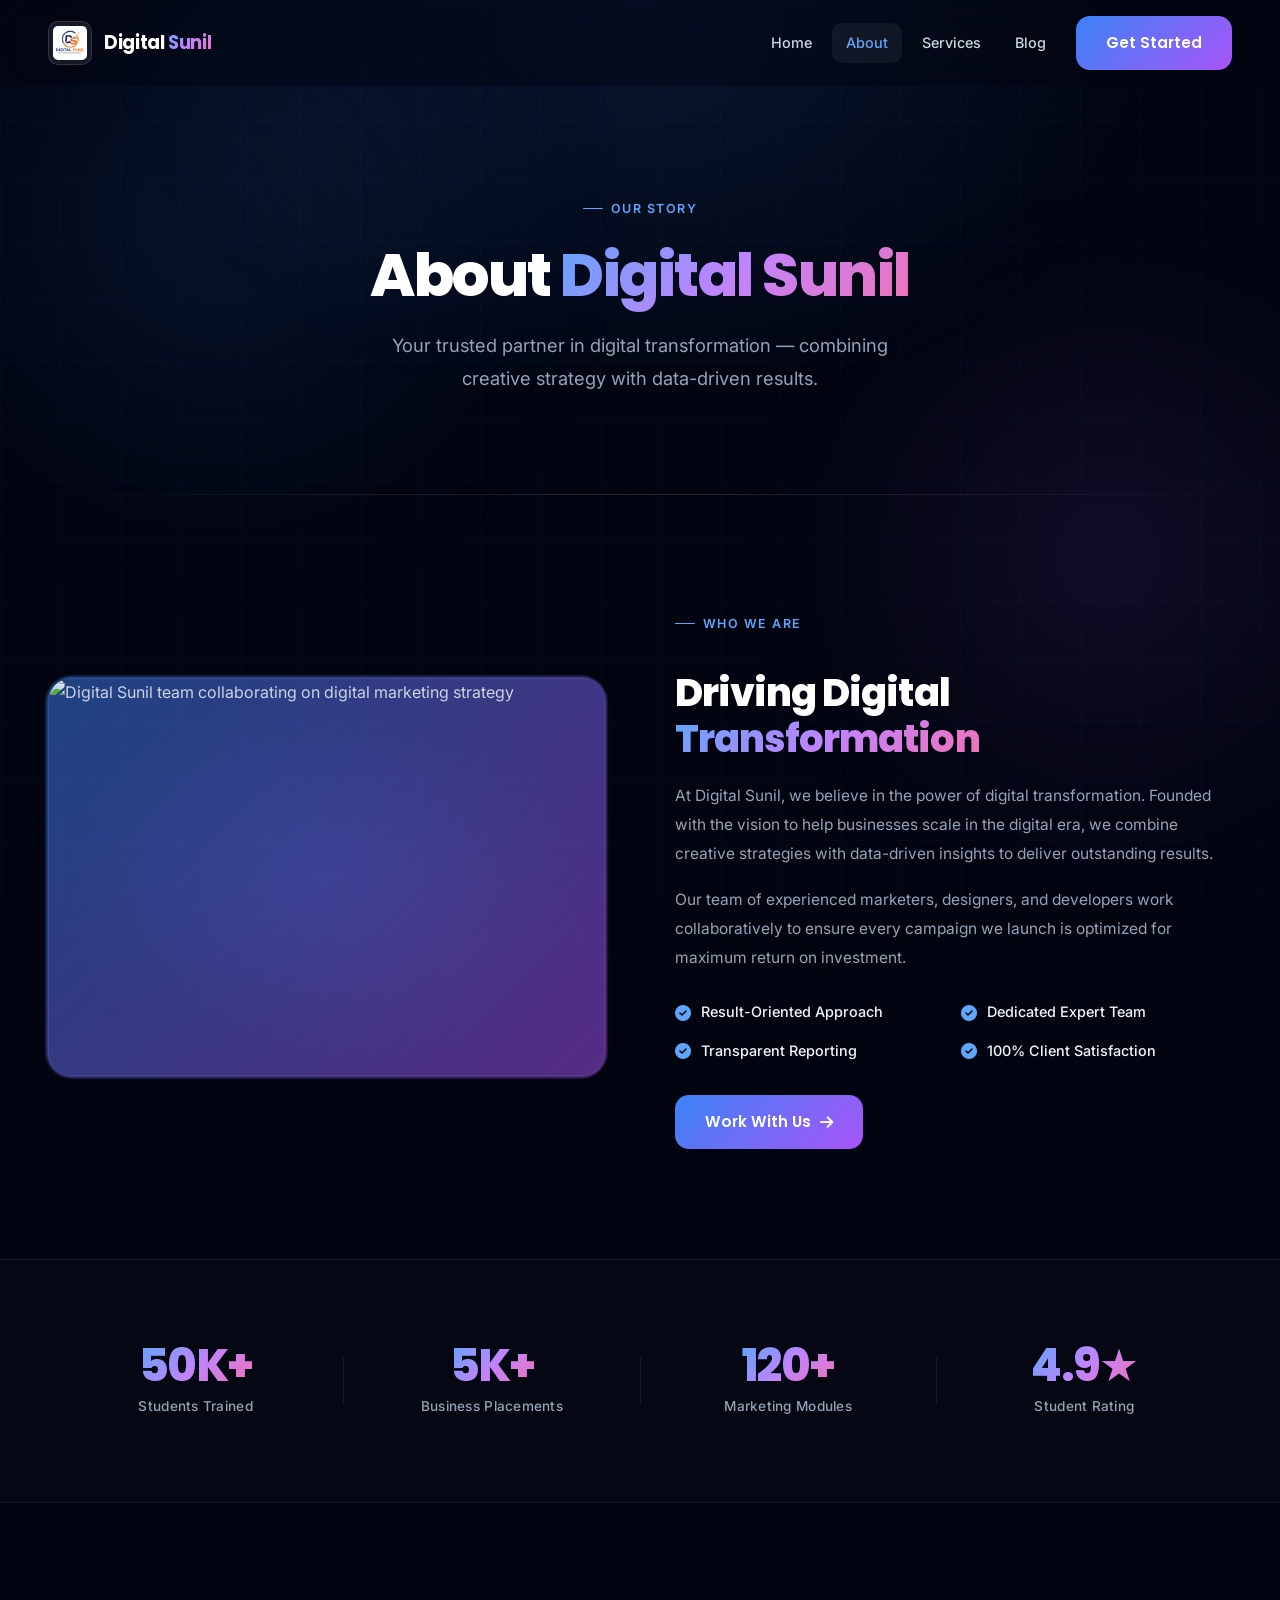
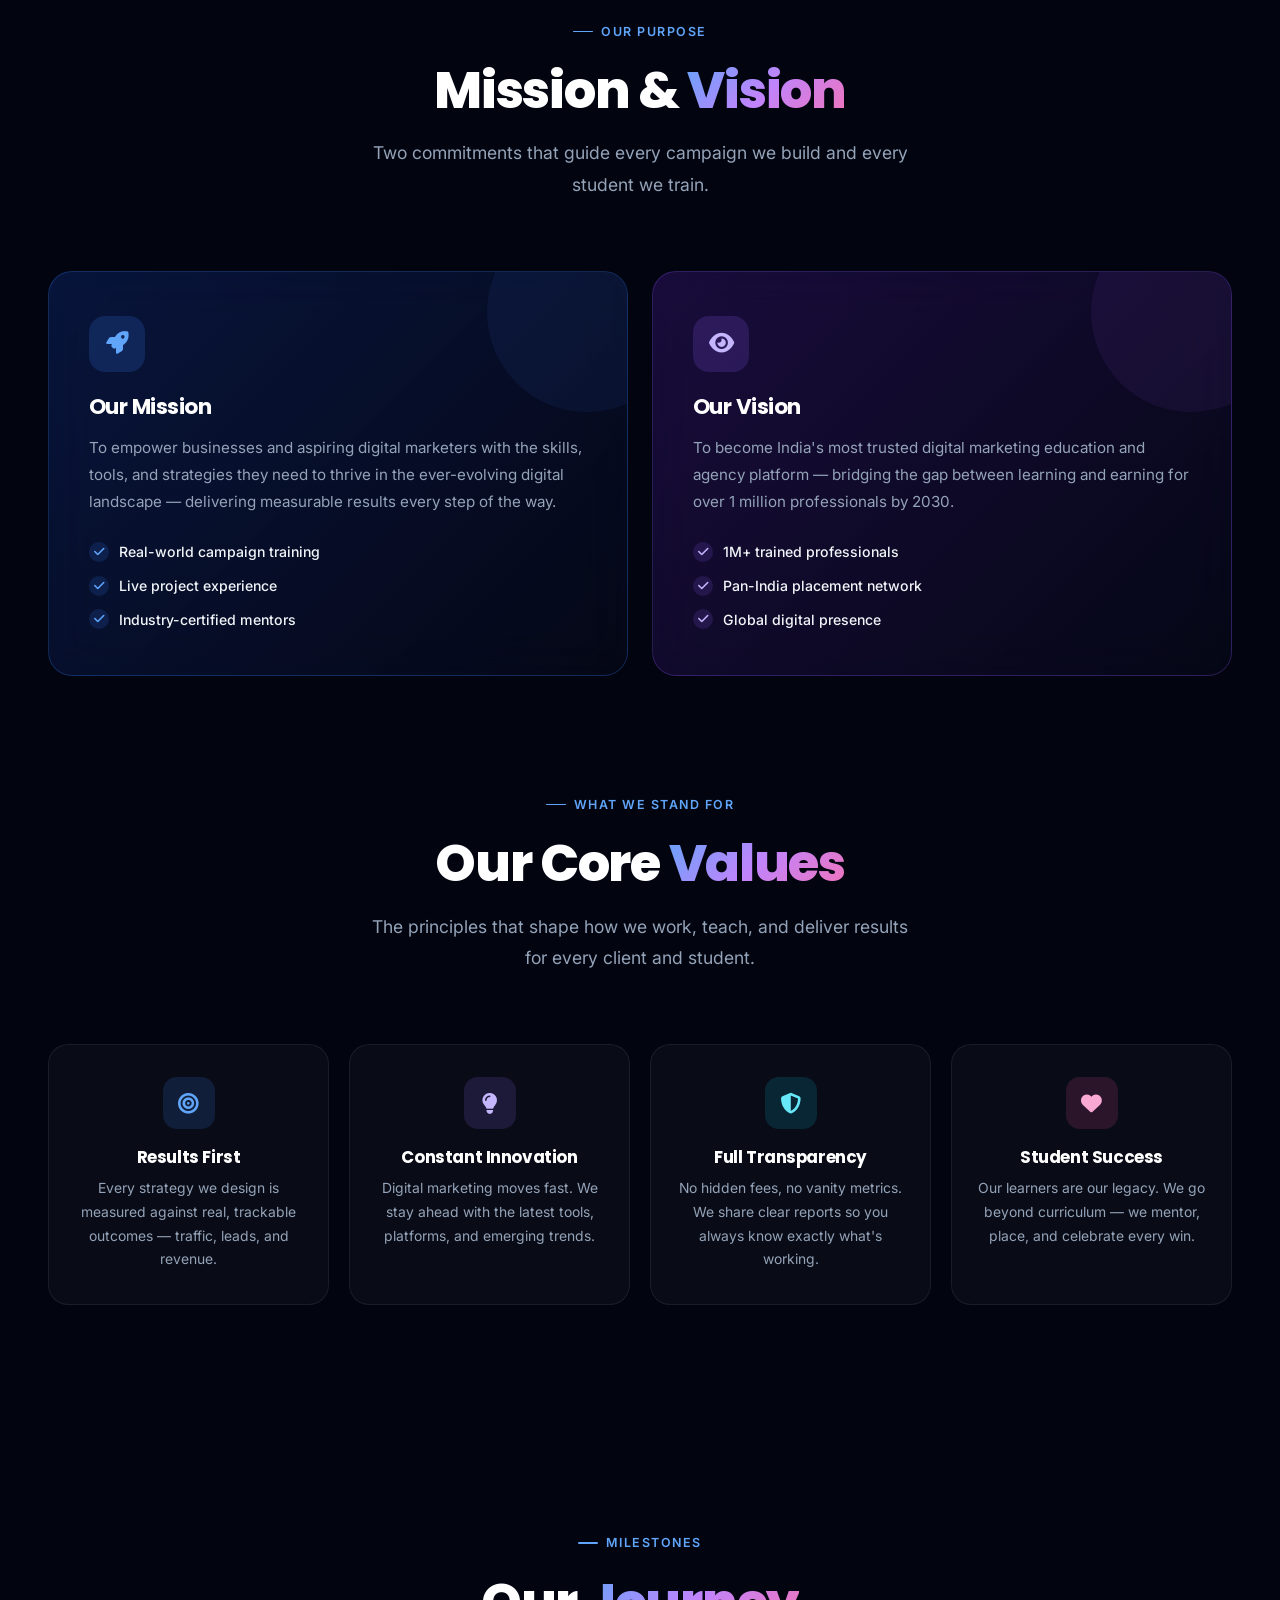
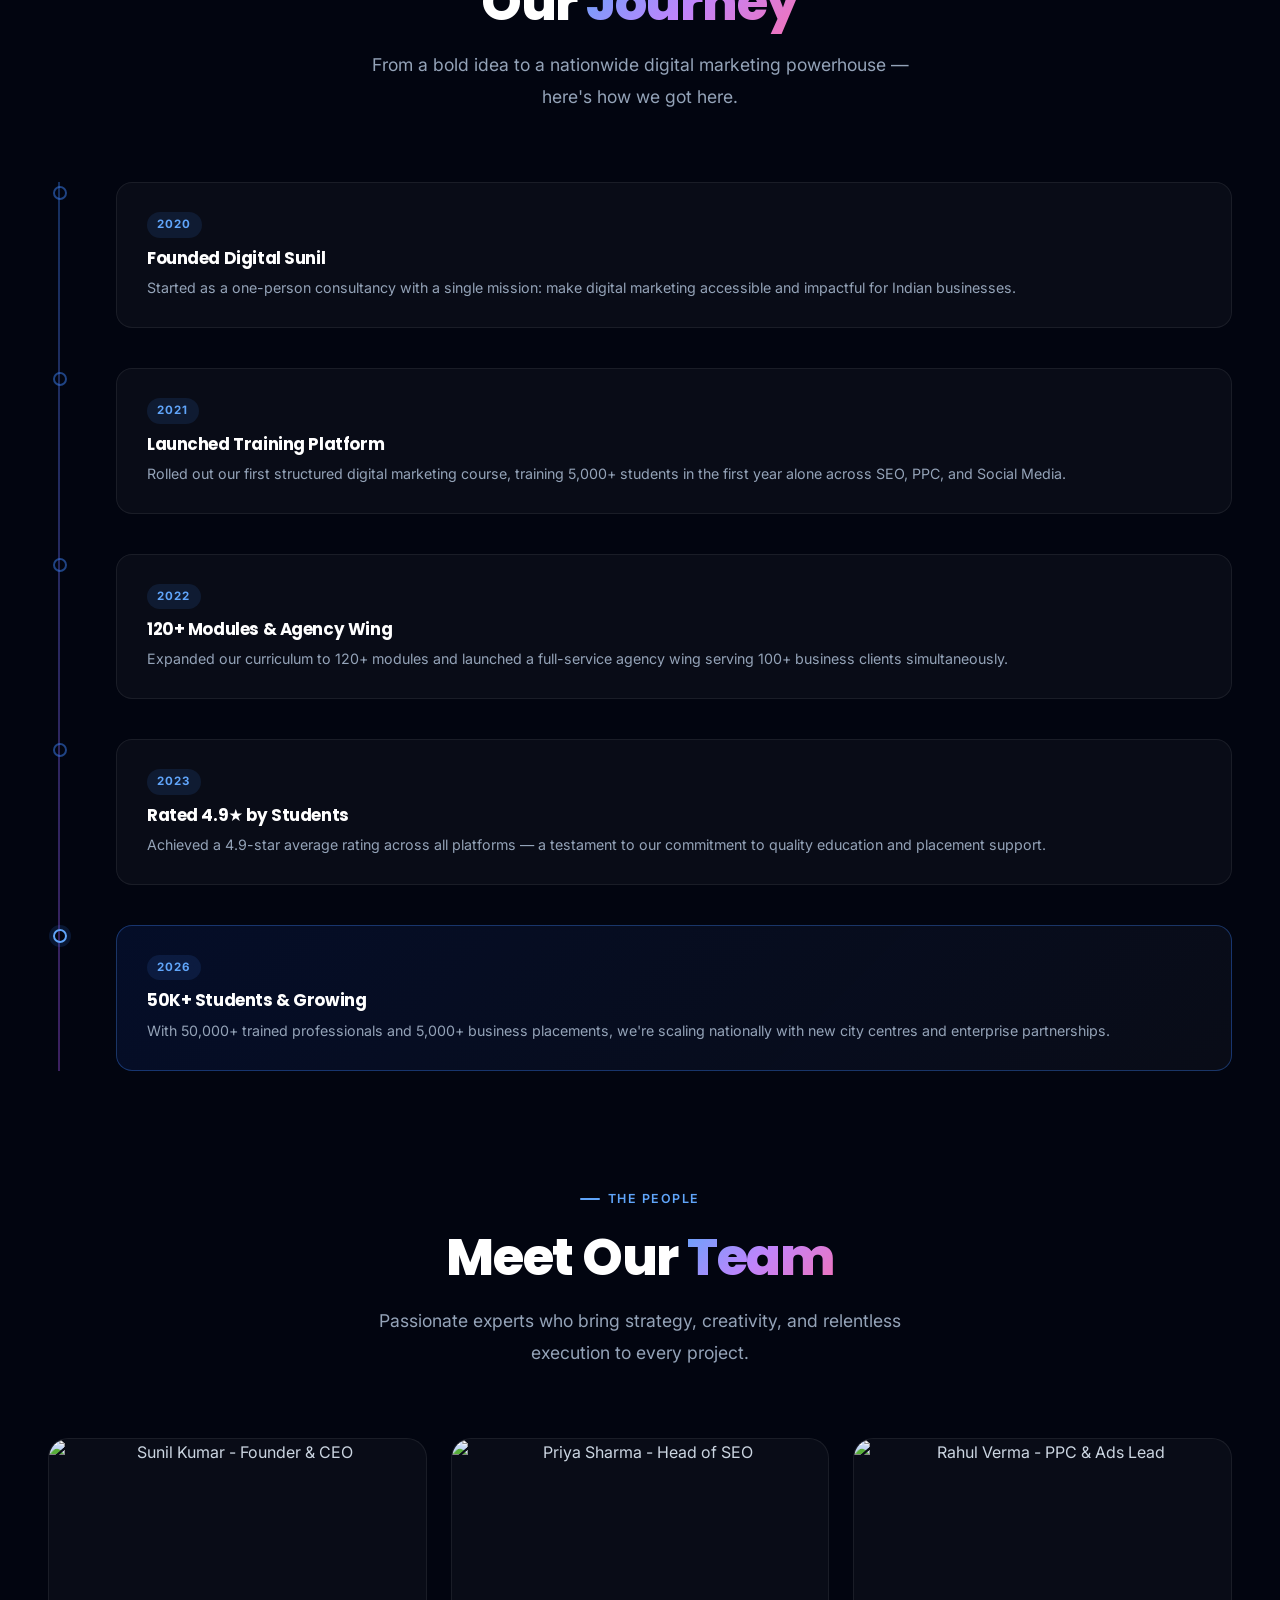
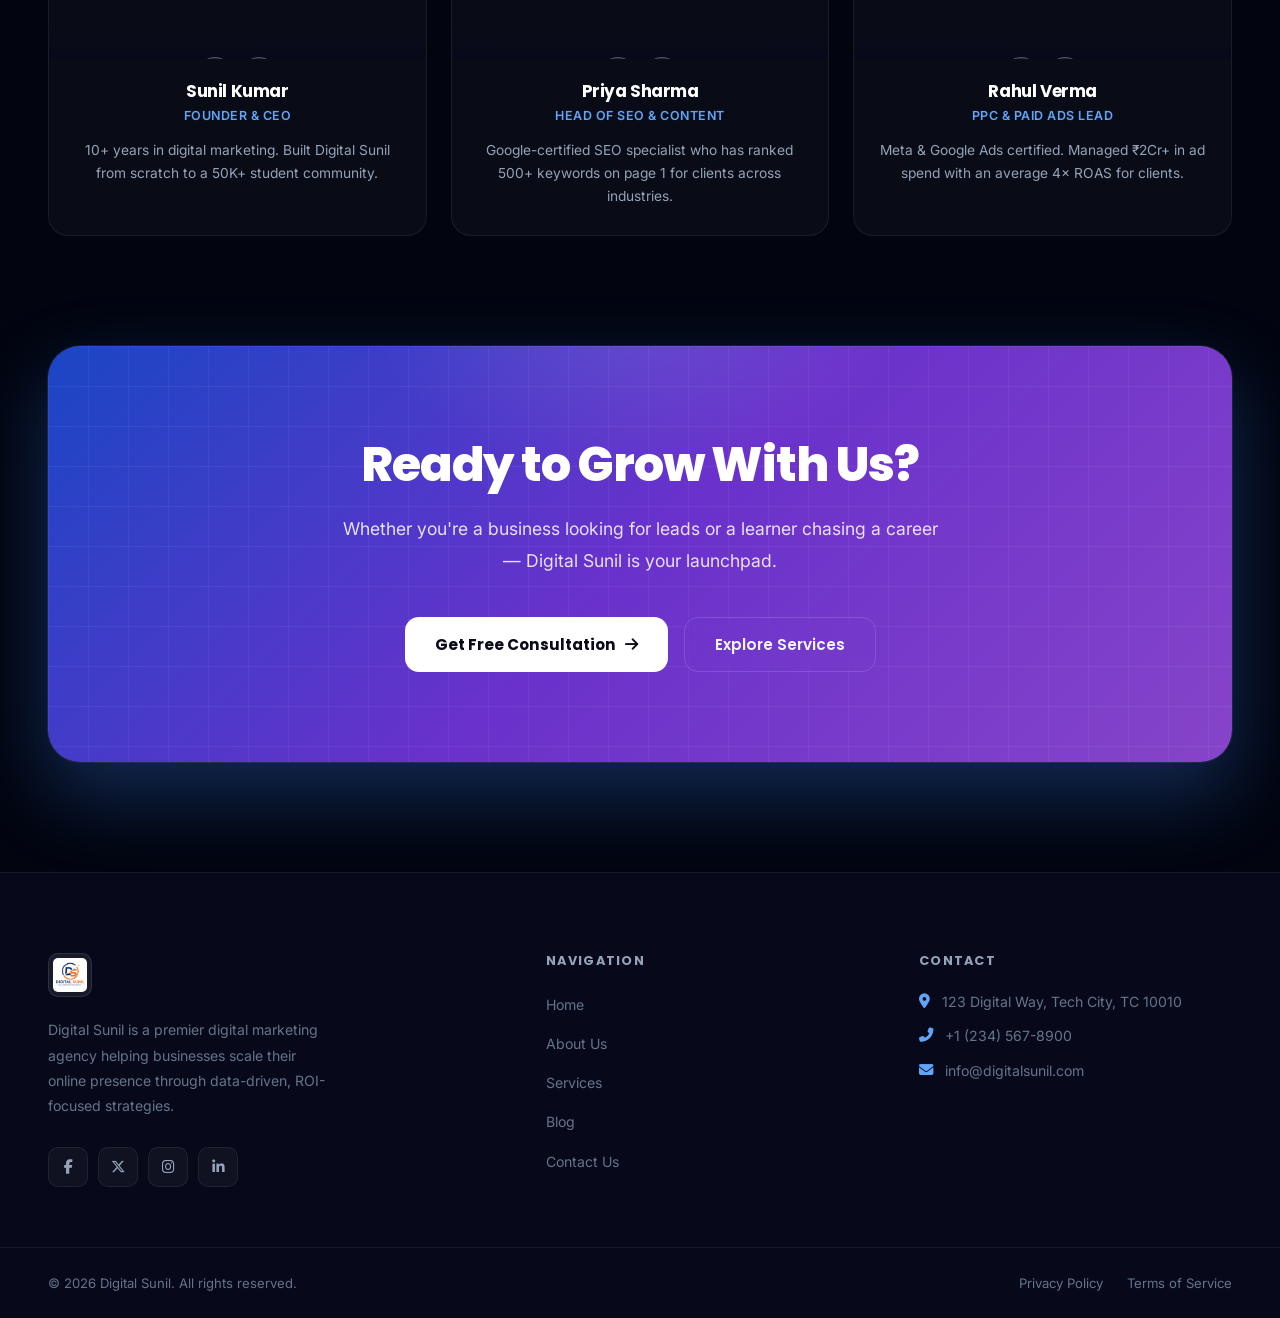
==== about.html @ 89220f84 "Initial commit — Digital Sunil website Full professional dark glassmorphism redesign: - Responsive n" ====
<!DOCTYPE html>
<html lang="en">
<head>
    <meta charset="UTF-8">
    <meta name="viewport" content="width=device-width, initial-scale=1.0">
    <title>About Us | Leading Digital Marketing Experts | Sunil Digital</title>
    <meta name="title" content="About Us | Leading Digital Marketing Experts | Sunil Digital">
    <meta name="description" content="Learn more about Sunil Digital, our mission, vision, and the passionate team of digital marketing experts helping brands scale through ROI-driven campaigns.">
    <meta name="keywords" content="digital marketing team, digital marketing experts, Sunil Digital about, SEO professionals">
    <meta name="author" content="Digital Sunil">
    <meta property="og:type" content="website">
    <meta property="og:url" content="https://www.digitalsunil.com/about.html">
    <meta property="og:title" content="About Us | Leading Digital Marketing Experts | Sunil Digital">
    <meta property="og:description" content="Learn more about Sunil Digital, our mission, vision, and the passionate team of digital marketing experts.">
    <meta property="og:image" content="https://www.digitalsunil.com/image/Digital%20Sunil.jpg">
    <meta property="twitter:card" content="summary_large_image">
    <meta property="twitter:url" content="https://www.digitalsunil.com/about.html">
    <meta property="twitter:title" content="About Us | Leading Digital Marketing Experts | Sunil Digital">
    <meta property="twitter:description" content="Learn more about Sunil Digital, our mission, vision, and the passionate team of digital marketing experts.">
    <meta property="twitter:image" content="https://www.digitalsunil.com/image/Digital%20Sunil.jpg">
    <link rel="canonical" href="https://www.digitalsunil.com/about.html">
    <link rel="preconnect" href="https://cdnjs.cloudflare.com" crossorigin>
    <link rel="preconnect" href="https://fonts.googleapis.com">
    <link rel="preconnect" href="https://fonts.gstatic.com" crossorigin>
    <link rel="stylesheet" href="https://cdnjs.cloudflare.com/ajax/libs/font-awesome/6.4.0/css/all.min.css">
    <link rel="stylesheet" href="css/style.css">
</head>
<body>

    <div class="blob-wrapper">
        <div class="blur-blob blob-blue"></div>
        <div class="blur-blob blob-purple"></div>
    </div>

    <!-- Navbar -->
    <div class="sidebar-overlay"></div>
    <nav class="navbar">
        <div class="nav-container">
            <a href="index.html" class="logo">
                <img src="image/Digital Sunil.jpg" alt="Digital Sunil Logo" width="44" height="44">
                <span class="logo-text">Digital <span>Sunil</span></span>
            </a>
            <button class="hamburger" aria-label="Toggle Navigation">
                <span class="bar"></span>
                <span class="bar"></span>
                <span class="bar"></span>
            </button>
            <ul class="nav-links">
                <li class="sidebar-logo-container">
                    <img src="image/Digital Sunil.jpg" alt="Digital Sunil" class="sidebar-logo" width="38" height="38">
                    <button class="close-btn" aria-label="Close Navigation">
                        <span class="close-line"></span>
                        <span class="close-line"></span>
                    </button>
                </li>
                <li><a href="index.html"><i class="fas fa-home nav-icon"></i> Home</a></li>
                <li><a href="about.html" class="active"><i class="fas fa-info-circle nav-icon"></i> About</a></li>
                <li><a href="services.html"><i class="fas fa-layer-group nav-icon"></i> Services</a></li>
                <li><a href="blog.html"><i class="fas fa-rss nav-icon"></i> Blog</a></li>
                <li><a href="contact.html" class="btn btn-primary"><i class="fas fa-paper-plane nav-icon"></i> Get Started</a></li>
            </ul>
        </div>
    </nav>

    <!-- Page Header -->
    <header class="page-header">
        <div class="container">
            <div class="section-label">Our Story</div>
            <h1>About <span class="gradient-text">Digital Sunil</span></h1>
            <p>Your trusted partner in digital transformation — combining creative strategy with data-driven results.</p>
        </div>
    </header>

    <!-- About Story -->
    <section class="section-padding reveal">
        <div class="container">
            <div class="about-grid">
                <div class="about-img-wrapper">
                    <img src="https://images.unsplash.com/photo-1522071820081-009f0129c71c?ixlib=rb-4.0.3&auto=format&fit=crop&w=700&h=500&q=80"
                         alt="Digital Sunil team collaborating on digital marketing strategy"
                         class="about-img" width="700" height="500" loading="lazy">
                </div>
                <div class="about-content">
                    <div class="section-label">Who We Are</div>
                    <h3>Driving Digital <span class="gradient-text">Transformation</span></h3>
                    <p>At Digital Sunil, we believe in the power of digital transformation. Founded with the vision to help businesses scale in the digital era, we combine creative strategies with data-driven insights to deliver outstanding results.</p>
                    <p>Our team of experienced marketers, designers, and developers work collaboratively to ensure every campaign we launch is optimized for maximum return on investment.</p>
                    <ul class="features-list">
                        <li><i class="fas fa-check-circle"></i> Result-Oriented Approach</li>
                        <li><i class="fas fa-check-circle"></i> Dedicated Expert Team</li>
                        <li><i class="fas fa-check-circle"></i> Transparent Reporting</li>
                        <li><i class="fas fa-check-circle"></i> 100% Client Satisfaction</li>
                    </ul>
                    <a href="contact.html" class="btn btn-primary">Work With Us <i class="fas fa-arrow-right"></i></a>
                </div>
            </div>
        </div>
    </section>

    <!-- Stats Strip -->
    <section class="about-stats-section reveal">
        <div class="container">
            <div class="about-stats-grid">
                <div class="about-stat-item">
                    <span class="about-stat-num gradient-text">50K+</span>
                    <span class="about-stat-label">Students Trained</span>
                </div>
                <div class="about-stat-divider"></div>
                <div class="about-stat-item">
                    <span class="about-stat-num gradient-text">5K+</span>
                    <span class="about-stat-label">Business Placements</span>
                </div>
                <div class="about-stat-divider"></div>
                <div class="about-stat-item">
                    <span class="about-stat-num gradient-text">120+</span>
                    <span class="about-stat-label">Marketing Modules</span>
                </div>
                <div class="about-stat-divider"></div>
                <div class="about-stat-item">
                    <span class="about-stat-num gradient-text">4.9★</span>
                    <span class="about-stat-label">Student Rating</span>
                </div>
            </div>
        </div>
    </section>

    <!-- Mission & Vision -->
    <section class="section-padding reveal">
        <div class="container">
            <div class="section-title">
                <div class="section-label">Our Purpose</div>
                <h2>Mission &amp; <span class="gradient-text">Vision</span></h2>
                <p>Two commitments that guide every campaign we build and every student we train.</p>
            </div>
            <div class="mv-grid">
                <div class="mv-card mv-card-blue">
                    <div class="mv-icon"><i class="fas fa-rocket"></i></div>
                    <h3>Our Mission</h3>
                    <p>To empower businesses and aspiring digital marketers with the skills, tools, and strategies they need to thrive in the ever-evolving digital landscape — delivering measurable results every step of the way.</p>
                    <ul class="mv-list">
                        <li><i class="fas fa-check"></i> Real-world campaign training</li>
                        <li><i class="fas fa-check"></i> Live project experience</li>
                        <li><i class="fas fa-check"></i> Industry-certified mentors</li>
                    </ul>
                </div>
                <div class="mv-card mv-card-purple">
                    <div class="mv-icon"><i class="fas fa-eye"></i></div>
                    <h3>Our Vision</h3>
                    <p>To become India's most trusted digital marketing education and agency platform — bridging the gap between learning and earning for over 1 million professionals by 2030.</p>
                    <ul class="mv-list">
                        <li><i class="fas fa-check"></i> 1M+ trained professionals</li>
                        <li><i class="fas fa-check"></i> Pan-India placement network</li>
                        <li><i class="fas fa-check"></i> Global digital presence</li>
                    </ul>
                </div>
            </div>
        </div>
    </section>

    <!-- Core Values -->
    <section class="section-padding reveal" style="padding-top:0;">
        <div class="container">
            <div class="section-title">
                <div class="section-label">What We Stand For</div>
                <h2>Our Core <span class="gradient-text">Values</span></h2>
                <p>The principles that shape how we work, teach, and deliver results for every client and student.</p>
            </div>
            <div class="values-grid">
                <div class="value-card">
                    <div class="value-icon value-icon-blue"><i class="fas fa-bullseye"></i></div>
                    <h4>Results First</h4>
                    <p>Every strategy we design is measured against real, trackable outcomes — traffic, leads, and revenue.</p>
                </div>
                <div class="value-card">
                    <div class="value-icon value-icon-purple"><i class="fas fa-lightbulb"></i></div>
                    <h4>Constant Innovation</h4>
                    <p>Digital marketing moves fast. We stay ahead with the latest tools, platforms, and emerging trends.</p>
                </div>
                <div class="value-card">
                    <div class="value-icon value-icon-cyan"><i class="fas fa-shield-alt"></i></div>
                    <h4>Full Transparency</h4>
                    <p>No hidden fees, no vanity metrics. We share clear reports so you always know exactly what's working.</p>
                </div>
                <div class="value-card">
                    <div class="value-icon value-icon-pink"><i class="fas fa-heart"></i></div>
                    <h4>Student Success</h4>
                    <p>Our learners are our legacy. We go beyond curriculum — we mentor, place, and celebrate every win.</p>
                </div>
            </div>
        </div>
    </section>

    <!-- Our Journey -->
    <section class="section-padding reveal">
        <div class="container">
            <div class="section-title">
                <div class="section-label">Milestones</div>
                <h2>Our <span class="gradient-text">Journey</span></h2>
                <p>From a bold idea to a nationwide digital marketing powerhouse — here's how we got here.</p>
            </div>
            <div class="timeline">
                <div class="timeline-item reveal">
                    <div class="timeline-dot"></div>
                    <div class="timeline-card">
                        <span class="timeline-year">2020</span>
                        <h4>Founded Digital Sunil</h4>
                        <p>Started as a one-person consultancy with a single mission: make digital marketing accessible and impactful for Indian businesses.</p>
                    </div>
                </div>
                <div class="timeline-item reveal">
                    <div class="timeline-dot"></div>
                    <div class="timeline-card">
                        <span class="timeline-year">2021</span>
                        <h4>Launched Training Platform</h4>
                        <p>Rolled out our first structured digital marketing course, training 5,000+ students in the first year alone across SEO, PPC, and Social Media.</p>
                    </div>
                </div>
                <div class="timeline-item reveal">
                    <div class="timeline-dot"></div>
                    <div class="timeline-card">
                        <span class="timeline-year">2022</span>
                        <h4>120+ Modules & Agency Wing</h4>
                        <p>Expanded our curriculum to 120+ modules and launched a full-service agency wing serving 100+ business clients simultaneously.</p>
                    </div>
                </div>
                <div class="timeline-item reveal">
                    <div class="timeline-dot"></div>
                    <div class="timeline-card">
                        <span class="timeline-year">2023</span>
                        <h4>Rated 4.9★ by Students</h4>
                        <p>Achieved a 4.9-star average rating across all platforms — a testament to our commitment to quality education and placement support.</p>
                    </div>
                </div>
                <div class="timeline-item reveal">
                    <div class="timeline-dot timeline-dot-active"></div>
                    <div class="timeline-card timeline-card-active">
                        <span class="timeline-year">2026</span>
                        <h4>50K+ Students &amp; Growing</h4>
                        <p>With 50,000+ trained professionals and 5,000+ business placements, we're scaling nationally with new city centres and enterprise partnerships.</p>
                    </div>
                </div>
            </div>
        </div>
    </section>

    <!-- Meet the Team -->
    <section class="section-padding reveal" style="padding-top:0;">
        <div class="container">
            <div class="section-title">
                <div class="section-label">The People</div>
                <h2>Meet Our <span class="gradient-text">Team</span></h2>
                <p>Passionate experts who bring strategy, creativity, and relentless execution to every project.</p>
            </div>
            <div class="team-grid">
                <div class="team-card">
                    <div class="team-img-wrap">
                        <img src="https://images.unsplash.com/photo-1507003211169-0a1dd7228f2d?auto=format&fit=crop&w=300&h=300&q=80"
                             alt="Sunil Kumar - Founder & CEO" loading="lazy" width="300" height="300">
                        <div class="team-social">
                            <a href="#" aria-label="LinkedIn"><i class="fab fa-linkedin-in"></i></a>
                            <a href="#" aria-label="Twitter"><i class="fab fa-x-twitter"></i></a>
                        </div>
                    </div>
                    <div class="team-info">
                        <h4>Sunil Kumar</h4>
                        <span class="team-role">Founder &amp; CEO</span>
                        <p>10+ years in digital marketing. Built Digital Sunil from scratch to a 50K+ student community.</p>
                    </div>
                </div>
                <div class="team-card">
                    <div class="team-img-wrap">
                        <img src="https://images.unsplash.com/photo-1494790108377-be9c29b29330?auto=format&fit=crop&w=300&h=300&q=80"
                             alt="Priya Sharma - Head of SEO" loading="lazy" width="300" height="300">
                        <div class="team-social">
                            <a href="#" aria-label="LinkedIn"><i class="fab fa-linkedin-in"></i></a>
                            <a href="#" aria-label="Instagram"><i class="fab fa-instagram"></i></a>
                        </div>
                    </div>
                    <div class="team-info">
                        <h4>Priya Sharma</h4>
                        <span class="team-role">Head of SEO &amp; Content</span>
                        <p>Google-certified SEO specialist who has ranked 500+ keywords on page 1 for clients across industries.</p>
                    </div>
                </div>
                <div class="team-card">
                    <div class="team-img-wrap">
                        <img src="https://images.unsplash.com/photo-1500648767791-00dcc994a43e?auto=format&fit=crop&w=300&h=300&q=80"
                             alt="Rahul Verma - PPC & Ads Lead" loading="lazy" width="300" height="300">
                        <div class="team-social">
                            <a href="#" aria-label="LinkedIn"><i class="fab fa-linkedin-in"></i></a>
                            <a href="#" aria-label="Twitter"><i class="fab fa-x-twitter"></i></a>
                        </div>
                    </div>
                    <div class="team-info">
                        <h4>Rahul Verma</h4>
                        <span class="team-role">PPC &amp; Paid Ads Lead</span>
                        <p>Meta &amp; Google Ads certified. Managed ₹2Cr+ in ad spend with an average 4× ROAS for clients.</p>
                    </div>
                </div>
            </div>
        </div>
    </section>

    <!-- CTA -->
    <section class="section-padding reveal" style="padding-top:0;">
        <div class="container">
            <div class="cta-wrapper">
                <h2>Ready to Grow With Us?</h2>
                <p>Whether you're a business looking for leads or a learner chasing a career — Digital Sunil is your launchpad.</p>
                <div class="cta-btns">
                    <a href="contact.html" class="btn btn-white">Get Free Consultation <i class="fas fa-arrow-right"></i></a>
                    <a href="services.html" class="btn btn-outline">Explore Services</a>
                </div>
            </div>
        </div>
    </section>

    <!-- Footer -->
    <footer>
        <div class="footer-top">
            <div class="container">
                <div class="footer-grid">
                    <div class="footer-brand">
                        <img src="image/Digital Sunil.jpg" alt="Digital Sunil Logo" width="44" height="44" loading="lazy">
                        <p>Digital Sunil is a premier digital marketing agency helping businesses scale their online presence through data-driven, ROI-focused strategies.</p>
                        <div class="social-icons">
                            <a href="#" aria-label="Facebook"><i class="fab fa-facebook-f"></i></a>
                            <a href="#" aria-label="Twitter / X"><i class="fab fa-x-twitter"></i></a>
                            <a href="#" aria-label="Instagram"><i class="fab fa-instagram"></i></a>
                            <a href="#" aria-label="LinkedIn"><i class="fab fa-linkedin-in"></i></a>
                        </div>
                    </div>
                    <div class="footer-col">
                        <h4>Navigation</h4>
                        <ul>
                            <li><a href="index.html">Home</a></li>
                            <li><a href="about.html">About Us</a></li>
                            <li><a href="services.html">Services</a></li>
                            <li><a href="blog.html">Blog</a></li>
                            <li><a href="contact.html">Contact Us</a></li>
                        </ul>
                    </div>
                    <div class="footer-col">
                        <h4>Contact</h4>
                        <ul class="footer-contact-list">
                            <li><i class="fas fa-map-marker-alt"></i> 123 Digital Way, Tech City, TC 10010</li>
                            <li><i class="fas fa-phone-alt"></i> +1 (234) 567-8900</li>
                            <li><i class="fas fa-envelope"></i> info@digitalsunil.com</li>
                        </ul>
                    </div>
                </div>
            </div>
        </div>
        <div class="footer-bottom">
            <div class="container">
                <div class="footer-bottom-inner">
                    <p>&copy; 2026 Digital Sunil. All rights reserved.</p>
                    <div class="footer-bottom-links">
                        <a href="#">Privacy Policy</a>
                        <a href="#">Terms of Service</a>
                    </div>
                </div>
            </div>
        </div>
    </footer>

    <script src="js/script.js"></script>
</body>
</html>
---- css/style.css ----
/* ============================================================
   DIGITAL SUNIL — Professional UI Redesign
   Design: Premium Dark Glassmorphism Agency Theme
   ============================================================ */

@import url('https://fonts.googleapis.com/css2?family=Inter:wght@300;400;500;600;700&family=Poppins:wght@500;600;700;800;900&display=swap');

/* ── Design Tokens ─────────────────────────────────────── */
:root {
  /* Backgrounds */
  --bg-root:        #020510;
  --bg-surface:     #07091a;
  --bg-card:        rgba(255,255,255,0.032);
  --bg-card-hover:  rgba(255,255,255,0.058);

  /* Brand Palette */
  --blue:           #3b82f6;
  --blue-light:     #60a5fa;
  --blue-dark:      #1d4ed8;
  --purple:         #a855f7;
  --purple-light:   #c084fc;
  --pink:           #ec4899;
  --cyan:           #06b6d4;
  --orange:         #f97316;
  --green:          #22c55e;

  /* Gradients */
  --grad-brand:     linear-gradient(135deg, var(--blue) 0%, var(--purple) 100%);
  --grad-warm:      linear-gradient(135deg, var(--pink) 0%, var(--orange) 100%);
  --grad-cool:      linear-gradient(135deg, var(--cyan) 0%, var(--blue) 100%);
  --grad-text:      linear-gradient(135deg, #60a5fa 0%, #c084fc 50%, #f472b6 100%);

  /* Text */
  --text-100:       #ffffff;
  --text-200:       #f1f5f9;
  --text-300:       #cbd5e1;
  --text-400:       #94a3b8;
  --text-500:       #64748b;

  /* Borders */
  --border:         rgba(255,255,255,0.07);
  --border-bright:  rgba(255,255,255,0.14);
  --border-blue:    rgba(59,130,246,0.35);

  /* Glass */
  --glass-blur:     blur(24px);
  --glass-blur-sm:  blur(12px);

  /* Shadows */
  --shadow-card:    0 8px 32px rgba(0,0,0,0.45);
  --shadow-blue:    0 0 40px rgba(59,130,246,0.18);
  --shadow-lg:      0 24px 64px rgba(0,0,0,0.6);

  /* Typography */
  --font-sans:      'Inter', system-ui, sans-serif;
  --font-heading:   'Poppins', system-ui, sans-serif;

  /* Motion */
  --ease:           cubic-bezier(0.4, 0, 0.2, 1);
  --ease-spring:    cubic-bezier(0.16, 1, 0.3, 1);
  --dur:            0.3s;
}

/* ── Reset ─────────────────────────────────────────────── */
*, *::before, *::after { margin: 0; padding: 0; box-sizing: border-box; }
html { scroll-behavior: smooth; }
html, body { width: 100%; overflow-x: hidden; }

body {
  font-family: var(--font-sans);
  background-color: var(--bg-root);
  color: var(--text-300);
  line-height: 1.7;
  -webkit-font-smoothing: antialiased;
}

/* Mesh grid background */
body::before {
  content: '';
  position: fixed;
  inset: 0;
  background-image:
    linear-gradient(rgba(59,130,246,0.04) 1px, transparent 1px),
    linear-gradient(90deg, rgba(59,130,246,0.04) 1px, transparent 1px);
  background-size: 60px 60px;
  pointer-events: none;
  z-index: 0;
}

h1, h2, h3, h4, h5, h6 {
  font-family: var(--font-heading);
  color: var(--text-100);
  letter-spacing: -0.025em;
  line-height: 1.2;
}

a { text-decoration: none; color: inherit; transition: color var(--dur) var(--ease); }
ul { list-style: none; }
img { max-width: 100%; height: auto; display: block; }

/* Custom Scrollbar */
::-webkit-scrollbar { width: 6px; }
::-webkit-scrollbar-track { background: var(--bg-root); }
::-webkit-scrollbar-thumb { background: rgba(59,130,246,0.4); border-radius: 99px; }
::-webkit-scrollbar-thumb:hover { background: var(--blue); }

/* Focus */
:focus-visible {
  outline: 2px solid var(--blue);
  outline-offset: 3px;
  border-radius: 6px;
}

/* ── Layout Utilities ───────────────────────────────────── */
.container {
  width: 100%;
  max-width: 1240px;
  margin: 0 auto;
  padding: 0 28px;
  position: relative;
  z-index: 2;
}

.section-padding { padding: 110px 0; position: relative; }

.section-label {
  display: inline-flex;
  align-items: center;
  gap: 8px;
  font-size: 0.78rem;
  font-weight: 600;
  letter-spacing: 0.12em;
  text-transform: uppercase;
  color: var(--blue-light);
  margin-bottom: 18px;
}
.section-label::before {
  content: '';
  width: 20px; height: 1.5px;
  background: var(--blue-light);
  border-radius: 99px;
}

.section-title { text-align: center; margin-bottom: 70px; }
.section-title h2 {
  font-size: clamp(2rem, 4vw, 3.25rem);
  font-weight: 800;
}
.section-title p {
  color: var(--text-400);
  font-size: 1.1rem;
  max-width: 560px;
  margin: 16px auto 0;
  line-height: 1.8;
}

/* ── Gradient Text ──────────────────────────────────────── */
.gradient-text {
  background: var(--grad-text);
  -webkit-background-clip: text;
  -webkit-text-fill-color: transparent;
  background-clip: text;
}

/* ── Badges ─────────────────────────────────────────────── */
.pill-badge {
  display: inline-flex;
  align-items: center;
  gap: 7px;
  padding: 6px 16px;
  border-radius: 99px;
  font-size: 0.8rem;
  font-weight: 600;
  border: 1px solid rgba(59,130,246,0.3);
  background: rgba(59,130,246,0.1);
  color: var(--blue-light);
  margin-bottom: 24px;
  backdrop-filter: blur(8px);
}
.pill-badge .live-dot {
  width: 7px; height: 7px;
  background: var(--green);
  border-radius: 50%;
  box-shadow: 0 0 0 2px rgba(34,197,94,0.3);
  animation: pulse-dot 2s ease infinite;
}

.badge-service {
  display: inline-flex;
  align-items: center;
  gap: 6px;
  padding: 4px 12px;
  border-radius: 99px;
  font-size: 0.72rem;
  font-weight: 700;
  letter-spacing: 0.04em;
}
.badge-blue   { background: rgba(59,130,246,0.12); color: var(--blue-light);   border: 1px solid rgba(59,130,246,0.25); }
.badge-purple { background: rgba(168,85,247,0.12); color: var(--purple-light); border: 1px solid rgba(168,85,247,0.25); }
.badge-pink   { background: rgba(236,72,153,0.12); color: #f9a8d4;             border: 1px solid rgba(236,72,153,0.25); }
.badge-cyan   { background: rgba(6,182,212,0.12);  color: #67e8f9;             border: 1px solid rgba(6,182,212,0.25); }
.badge-orange { background: rgba(249,115,22,0.12); color: #fdba74;             border: 1px solid rgba(249,115,22,0.25); }
.badge-green  { background: rgba(34,197,94,0.12);  color: #86efac;             border: 1px solid rgba(34,197,94,0.25); }

/* ── Buttons ─────────────────────────────────────────────── */
.btn {
  display: inline-flex;
  align-items: center;
  justify-content: center;
  gap: 9px;
  padding: 14px 30px;
  border-radius: 14px;
  font-family: var(--font-heading);
  font-size: 0.95rem;
  font-weight: 600;
  cursor: pointer;
  border: none;
  transition: all var(--dur) var(--ease);
  white-space: nowrap;
  position: relative;
  overflow: hidden;
}
.btn::after {
  content: '';
  position: absolute;
  inset: 0;
  background: linear-gradient(rgba(255,255,255,0.12), transparent);
  opacity: 0;
  transition: opacity var(--dur) var(--ease);
  border-radius: inherit;
}
.btn:hover::after { opacity: 1; }

.btn-primary {
  background: var(--grad-brand);
  color: #fff !important;
  box-shadow: 0 0 0 0 rgba(59,130,246,0);
}
.btn-primary:hover {
  transform: translateY(-2px);
  box-shadow: 0 8px 28px rgba(59,130,246,0.45), 0 0 0 1px rgba(168,85,247,0.3);
}

.btn-outline {
  background: transparent;
  color: var(--text-200);
  border: 1px solid var(--border-bright);
  backdrop-filter: blur(8px);
}
.btn-outline:hover {
  background: rgba(255,255,255,0.06);
  border-color: rgba(255,255,255,0.3);
  transform: translateY(-2px);
}

.btn-white {
  background: #ffffff;
  color: #0a0a1a !important;
  font-weight: 700;
}
.btn-white:hover {
  background: #f1f5f9;
  transform: translateY(-2px);
  box-shadow: 0 8px 24px rgba(255,255,255,0.15);
}

.btn-ghost {
  background: rgba(255,255,255,0.05);
  color: var(--text-200);
  border: 1px solid var(--border);
}
.btn-ghost:hover {
  background: rgba(255,255,255,0.1);
  border-color: var(--border-bright);
  transform: translateY(-2px);
}

/* ── Blob Decorations ───────────────────────────────────── */
.blob-wrapper {
  position: fixed;
  inset: 0;
  overflow: hidden;
  pointer-events: none;
  z-index: 0;
}

.blur-blob {
  position: absolute;
  border-radius: 50%;
  filter: blur(100px);
  opacity: 0.15;
  animation: floatBlob 25s ease-in-out infinite alternate;
}

.blob-blue   { width: 700px; height: 700px; background: radial-gradient(circle, var(--blue) 0%, transparent 65%);   top: -15%; left: -10%; }
.blob-purple { width: 600px; height: 600px; background: radial-gradient(circle, var(--purple) 0%, transparent 65%); bottom: 5%; right: -10%; animation-delay: -8s; }
.blob-cyan   { width: 400px; height: 400px; background: radial-gradient(circle, var(--cyan) 0%, transparent 65%);   top: 50%; left: 40%; animation-delay: -4s; opacity: 0.08; }

@keyframes floatBlob {
  0%   { transform: translate(0,0) scale(1); }
  50%  { transform: translate(50px,-70px) scale(1.08); }
  100% { transform: translate(-30px,40px) scale(0.94); }
}

/* ── Navbar ─────────────────────────────────────────────── */
.navbar {
  position: fixed;
  top: 0; left: 0; right: 0;
  z-index: 1002;
  padding: 16px 0;
  transition: all var(--dur) var(--ease);
}

.navbar::before {
  content: '';
  position: absolute;
  inset: 0;
  background: rgba(2,5,16,0.5);
  backdrop-filter: var(--glass-blur);
  -webkit-backdrop-filter: var(--glass-blur);
  border-bottom: 1px solid transparent;
  transition: all var(--dur) var(--ease);
}

.navbar.sticky::before {
  background: rgba(2,5,16,0.82);
  border-bottom-color: var(--border);
}

.navbar.sticky { padding: 10px 0; }

.nav-container {
  display: flex;
  justify-content: space-between;
  align-items: center;
  max-width: 1240px;
  margin: 0 auto;
  padding: 0 28px;
  position: relative;
  z-index: 1;
}

.logo {
  display: flex;
  align-items: center;
  gap: 12px;
}
.logo img {
  height: 44px;
  border-radius: 10px;
  border: 1px solid rgba(255,255,255,0.12);
  background: rgba(255,255,255,0.08);
  padding: 4px;
  transition: all var(--dur) var(--ease);
}
.logo-text {
  font-family: var(--font-heading);
  font-size: 1.15rem;
  font-weight: 700;
  color: var(--text-100);
  letter-spacing: -0.02em;
}
.logo-text span { background: var(--grad-text); -webkit-background-clip: text; -webkit-text-fill-color: transparent; background-clip: text; }

.nav-links {
  display: flex;
  align-items: center;
  gap: 6px;
}

.nav-links li a:not(.btn) {
  display: flex;
  align-items: center;
  gap: 7px;
  padding: 8px 14px;
  border-radius: 10px;
  font-size: 0.9rem;
  font-weight: 500;
  color: var(--text-300);
  transition: all var(--dur) var(--ease);
}
.nav-links li a:not(.btn):hover,
.nav-links li a:not(.btn).active {
  background: rgba(255,255,255,0.06);
  color: var(--text-100);
}
.nav-links li a:not(.btn).active {
  color: var(--blue-light);
}

.nav-links li:last-child a { margin-left: 10px; }

.nav-icon { display: none; }

/* Hamburger */
.hamburger {
  display: none;
  cursor: pointer;
  border: none;
  background: transparent;
  width: 40px; height: 40px;
  flex-direction: column;
  justify-content: center;
  align-items: flex-end;   /* right-align bars for tapered cascade effect */
  gap: 5px;
  z-index: 1003;
  padding: 4px;
  transition: all var(--dur) var(--ease);
}
.hamburger.hidden { opacity: 0; visibility: hidden; pointer-events: none; }
.hamburger .bar {
  height: 2px;
  border-radius: 99px;
  background: linear-gradient(90deg, rgba(59,130,246,0.55), var(--text-100));
  transition: width 0.28s var(--ease), opacity 0.28s var(--ease);
  display: block;
}
.hamburger .bar:nth-child(1) { width: 22px; }
.hamburger .bar:nth-child(2) { width: 14px; }
.hamburger .bar:nth-child(3) { width: 8px; }

/* Hover: all bars expand to full width */
.hamburger:hover .bar { width: 22px; }

.sidebar-overlay { display: none; }
.sidebar-logo-container { display: none; }

/* ── Hero ────────────────────────────────────────────────── */
.hero {
  min-height: 100vh;
  display: flex;
  align-items: center;
  padding: 160px 0 100px;
  position: relative;
  overflow: hidden;
}

/* Radial spotlight */
.hero::before {
  content: '';
  position: absolute;
  top: -20%;
  left: 50%;
  transform: translateX(-50%);
  width: 900px;
  height: 600px;
  background: radial-gradient(ellipse at center, rgba(59,130,246,0.12) 0%, transparent 65%);
  pointer-events: none;
}

.hero-grid {
  display: grid;
  grid-template-columns: 1.05fr 1fr;  /* balanced — orbit needs equal room */
  gap: 48px;
  align-items: center;
}

.hero-content { animation: fadeUp 0.9s var(--ease-spring) both; }

.hero h1 {
  /* Scale h1 relative to viewport so it never overwhelms the orbit */
  font-size: clamp(2rem, 3.6vw + 0.6rem, 3.75rem);
  font-weight: 900;
  line-height: 1.12;
  margin-bottom: 22px;
}

.hero > .container .hero-grid .hero-content p {
  font-size: clamp(0.95rem, 1.2vw + 0.3rem, 1.1rem);
  color: var(--text-400);
  max-width: 520px;
  line-height: 1.85;
  margin-bottom: 38px;
}

.hero-btns {
  display: flex;
  gap: 16px;
  margin-bottom: 56px;
  flex-wrap: wrap;
}

.hero-features {
  display: grid;
  grid-template-columns: repeat(2, 1fr);
  gap: 12px;
}

.hero-feature-item {
  display: flex;
  align-items: center;
  gap: 10px;
  padding: 14px 18px;
  background: var(--bg-card);
  border: 1px solid var(--border);
  border-radius: 12px;
  font-size: 0.88rem;
  color: var(--text-200);
  font-weight: 500;
  transition: all var(--dur) var(--ease);
  backdrop-filter: var(--glass-blur-sm);
}
.hero-feature-item:hover {
  background: var(--bg-card-hover);
  border-color: var(--border-bright);
}
.hero-feature-item i {
  color: var(--blue-light);
  font-size: 0.9rem;
  flex-shrink: 0;
}

/* Stats Panel */
.stats-container {
  position: relative;
  background: rgba(255,255,255,0.025);
  border: 1px solid var(--border);
  border-radius: 28px;
  padding: 36px;
  backdrop-filter: var(--glass-blur);
  -webkit-backdrop-filter: var(--glass-blur);
  box-shadow: var(--shadow-lg), inset 0 1px 0 rgba(255,255,255,0.08);
  animation: fadeUp 0.9s 0.15s var(--ease-spring) both;
}
.stats-container::before {
  content: '';
  position: absolute;
  inset: -1px;
  border-radius: 29px;
  background: linear-gradient(135deg, rgba(59,130,246,0.2), transparent 40%, rgba(168,85,247,0.15));
  z-index: -1;
}

.stats-grid {
  display: grid;
  grid-template-columns: repeat(2, 1fr);
  gap: 20px;
}

.stat-card {
  padding: 28px 22px;
  border-radius: 18px;
  position: relative;
  overflow: hidden;
}
.stat-card::after {
  content: '';
  position: absolute;
  inset: 0;
  background: linear-gradient(rgba(255,255,255,0.06), transparent);
  pointer-events: none;
}

.stat-card-gradient-1 {
  background: linear-gradient(135deg, #1d4ed8 0%, #7c3aed 100%);
  box-shadow: 0 8px 24px rgba(59,130,246,0.3);
}
.stat-card-gradient-2 {
  background: linear-gradient(135deg, #be185d 0%, #c2410c 100%);
  box-shadow: 0 8px 24px rgba(236,72,153,0.25);
}
.stat-card-glass {
  background: rgba(255,255,255,0.06);
  border: 1px solid rgba(255,255,255,0.1);
}

.stat-card h3 {
  font-size: 2.6rem;
  font-weight: 800;
  color: #fff;
  margin-bottom: 6px;
  letter-spacing: -0.04em;
}
.stat-card p {
  font-size: 0.85rem;
  color: rgba(255,255,255,0.8);
  font-weight: 500;
  margin-bottom: 0;
  line-height: 1.4;
}

/* ── Why Choose Us ──────────────────────────────────────── */
.why-choose-grid {
  display: grid;
  grid-template-columns: repeat(3, 1fr);
  gap: 24px;
}

.why-choose-card {
  position: relative;
  background: var(--bg-card);
  border: 1px solid var(--border);
  border-radius: 24px;
  padding: 44px 32px;
  transition: all var(--dur) var(--ease);
  overflow: hidden;
}
.why-choose-card::before {
  content: '';
  position: absolute;
  top: 0; left: 0; right: 0;
  height: 2px;
  background: var(--grad-brand);
  opacity: 0;
  transition: opacity var(--dur) var(--ease);
}
.why-choose-card:hover {
  background: var(--bg-card-hover);
  border-color: var(--border-blue);
  transform: translateY(-6px);
  box-shadow: var(--shadow-blue);
}
.why-choose-card:hover::before { opacity: 1; }

.why-icon-wrap {
  width: 58px; height: 58px;
  border-radius: 16px;
  display: flex; align-items: center; justify-content: center;
  font-size: 1.35rem;
  margin-bottom: 26px;
  position: relative;
}
.why-icon-wrap.blue   { background: rgba(59,130,246,0.12);  color: var(--blue-light); }
.why-icon-wrap.purple { background: rgba(168,85,247,0.12);  color: var(--purple-light); }
.why-icon-wrap.cyan   { background: rgba(6,182,212,0.12);   color: #67e8f9; }
.why-icon-wrap.orange { background: rgba(249,115,22,0.12);  color: #fdba74; }
.why-icon-wrap.green  { background: rgba(34,197,94,0.12);   color: #86efac; }
.why-icon-wrap.pink   { background: rgba(236,72,153,0.12);  color: #f9a8d4; }

.why-choose-card h3 {
  font-size: 1.25rem;
  font-weight: 700;
  margin-bottom: 14px;
}
.why-choose-card p {
  color: var(--text-400);
  font-size: 0.92rem;
  line-height: 1.75;
  margin-bottom: 0;
}

/* ── Services Section ───────────────────────────────────── */
.services-section-header {
  display: flex;
  justify-content: space-between;
  align-items: flex-end;
  margin-bottom: 60px;
}
.services-section-header .section-title {
  text-align: left;
  margin-bottom: 0;
}

.services-grid {
  display: grid;
  grid-template-columns: repeat(3, 1fr);
  gap: 24px;
}

.service-card {
  position: relative;
  background: var(--bg-card);
  border: 1px solid var(--border);
  border-radius: 24px;
  padding: 36px 30px;
  transition: all var(--dur) var(--ease);
  overflow: hidden;
  display: flex;
  flex-direction: column;
}
.service-card::before {
  content: '';
  position: absolute;
  top: 0; left: 0; right: 0;
  height: 3px;
  border-radius: 24px 24px 0 0;
  transition: opacity var(--dur) var(--ease);
  opacity: 0.6;
}
.service-card:nth-child(1)::before { background: linear-gradient(90deg, var(--blue), var(--cyan)); }
.service-card:nth-child(2)::before { background: linear-gradient(90deg, var(--purple), var(--pink)); }
.service-card:nth-child(3)::before { background: linear-gradient(90deg, var(--orange), var(--pink)); }
.service-card:nth-child(4)::before { background: linear-gradient(90deg, var(--cyan), var(--blue)); }
.service-card:nth-child(5)::before { background: linear-gradient(90deg, var(--green), var(--cyan)); }
.service-card:nth-child(6)::before { background: linear-gradient(90deg, var(--purple), var(--blue)); }

.service-card:hover {
  background: var(--bg-card-hover);
  border-color: var(--border-blue);
  transform: translateY(-6px);
  box-shadow: var(--shadow-card), var(--shadow-blue);
}
.service-card:hover::before { opacity: 1; }

.service-card-meta {
  display: flex;
  justify-content: space-between;
  align-items: center;
  margin-bottom: 22px;
}

.star-rating { color: var(--orange); font-size: 0.8rem; letter-spacing: 2px; }

.service-icon-wrap {
  width: 52px; height: 52px;
  border-radius: 14px;
  display: flex; align-items: center; justify-content: center;
  font-size: 1.25rem;
  margin-bottom: 18px;
}

.service-card:nth-child(1) .service-icon-wrap { background: rgba(59,130,246,0.12);  color: var(--blue-light); }
.service-card:nth-child(2) .service-icon-wrap { background: rgba(168,85,247,0.12);  color: var(--purple-light); }
.service-card:nth-child(3) .service-icon-wrap { background: rgba(249,115,22,0.12);  color: #fdba74; }
.service-card:nth-child(4) .service-icon-wrap { background: rgba(6,182,212,0.12);   color: #67e8f9; }
.service-card:nth-child(5) .service-icon-wrap { background: rgba(34,197,94,0.12);   color: #86efac; }
.service-card:nth-child(6) .service-icon-wrap { background: rgba(236,72,153,0.12);  color: #f9a8d4; }

.service-card h3 {
  font-size: 1.2rem;
  font-weight: 700;
  margin-bottom: 12px;
}
.service-card > p {
  color: var(--text-400);
  font-size: 0.9rem;
  line-height: 1.7;
  margin-bottom: 24px;
  flex-grow: 1;
}

.service-details {
  border-top: 1px solid var(--border);
  padding-top: 20px;
  margin-bottom: 24px;
  display: flex;
  flex-direction: column;
  gap: 10px;
}
.service-details div {
  display: flex;
  align-items: center;
  gap: 10px;
  font-size: 0.84rem;
  color: var(--text-300);
}
.service-details div::before {
  content: '';
  width: 5px; height: 5px;
  border-radius: 50%;
  background: var(--blue-light);
  flex-shrink: 0;
}

.service-card .btn { margin-top: auto; }

/* ── Tools Grid ─────────────────────────────────────────── */
.tools-grid {
  display: grid;
  grid-template-columns: repeat(5, 1fr);
  gap: 16px;
}

.tool-card {
  position: relative;
  background: var(--bg-card);
  border: 1px solid var(--border);
  border-radius: 18px;
  padding: 28px 16px 24px;
  text-align: center;
  transition: all var(--dur) var(--ease);
  cursor: default;
  overflow: hidden;
}
.tool-card::after {
  content: '';
  position: absolute;
  bottom: 0; left: 0; right: 0;
  height: 2px;
  background: var(--grad-brand);
  transform: scaleX(0);
  transition: transform var(--dur) var(--ease);
  transform-origin: left;
}
.tool-card:hover {
  background: var(--bg-card-hover);
  border-color: var(--border-blue);
  transform: translateY(-4px);
  box-shadow: var(--shadow-card);
}
.tool-card:hover::after { transform: scaleX(1); }

.tool-icon-wrap {
  width: 48px; height: 48px;
  border-radius: 12px;
  display: flex; align-items: center; justify-content: center;
  margin: 0 auto 14px;
  font-size: 1.25rem;
}
.tool-card h3 { font-size: 0.88rem; font-weight: 600; color: var(--text-200); margin-bottom: 0; }

/* ── Testimonials / Process (optional visual break) ─────── */
.divider-line {
  border: none;
  height: 1px;
  background: linear-gradient(90deg, transparent, var(--border-bright), transparent);
  margin: 0;
}

/* ── CTA Section ────────────────────────────────────────── */
.cta-wrapper {
  position: relative;
  overflow: hidden;
  border-radius: 32px;
  padding: 90px 60px;
  text-align: center;
  background:
    linear-gradient(135deg, rgba(29,78,216,0.9) 0%, rgba(124,58,237,0.85) 50%, rgba(168,85,247,0.8) 100%);
  box-shadow: 0 32px 80px rgba(59,130,246,0.3), 0 0 0 1px rgba(255,255,255,0.08);
}
.cta-wrapper::before {
  content: '';
  position: absolute;
  inset: 0;
  background-image:
    linear-gradient(rgba(255,255,255,0.05) 1px, transparent 1px),
    linear-gradient(90deg, rgba(255,255,255,0.05) 1px, transparent 1px);
  background-size: 40px 40px;
}
.cta-wrapper::after {
  content: '';
  position: absolute;
  top: -60%; left: 50%;
  transform: translateX(-50%);
  width: 600px; height: 400px;
  background: radial-gradient(ellipse, rgba(255,255,255,0.1) 0%, transparent 65%);
  pointer-events: none;
}

.cta-wrapper h2 {
  font-size: clamp(1.8rem, 4vw, 3rem);
  font-weight: 800;
  color: #fff;
  margin-bottom: 20px;
  position: relative; z-index: 1;
}
.cta-wrapper p {
  color: rgba(255,255,255,0.85);
  font-size: 1.1rem;
  max-width: 600px;
  margin: 0 auto 40px;
  line-height: 1.8;
  position: relative; z-index: 1;
}
.cta-btns {
  display: flex;
  justify-content: center;
  gap: 16px;
  flex-wrap: wrap;
  position: relative; z-index: 1;
}

/* ── Page Header (inner pages) ──────────────────────────── */
.page-header {
  padding: 190px 0 100px;
  text-align: center;
  position: relative;
  overflow: hidden;
}
.page-header::before {
  content: '';
  position: absolute;
  inset: 0;
  background: radial-gradient(ellipse at 50% 0%, rgba(59,130,246,0.14) 0%, transparent 60%);
  pointer-events: none;
}
.page-header::after {
  content: '';
  position: absolute;
  bottom: 0; left: 0; right: 0;
  height: 1px;
  background: linear-gradient(90deg, transparent, var(--border-bright), transparent);
}
.page-header .section-label { margin-bottom: 20px; }
.page-header h1 {
  font-size: clamp(2.4rem, 5vw, 3.75rem);
  font-weight: 800;
  margin-bottom: 18px;
}
.page-header p {
  font-size: 1.15rem;
  color: var(--text-400);
  max-width: 560px;
  margin: 0 auto;
  line-height: 1.8;
}

/* ── About Page ─────────────────────────────────────────── */
.about-grid {
  display: grid;
  grid-template-columns: 1fr 1fr;
  gap: 70px;
  align-items: center;
}

.about-img-wrapper {
  position: relative;
  border-radius: 24px;
}
.about-img-wrapper::before {
  content: '';
  position: absolute;
  inset: -2px;
  background: var(--grad-brand);
  border-radius: 26px;
  z-index: -1;
  opacity: 0.5;
  filter: blur(1px);
}
.about-img-wrapper::after {
  content: '';
  position: absolute;
  inset: -20px;
  background: radial-gradient(ellipse, rgba(59,130,246,0.15) 0%, transparent 65%);
  z-index: -2;
}
.about-img {
  width: 100%;
  border-radius: 22px;
  border: 1px solid rgba(255,255,255,0.08);
  display: block;
}

.about-content { }
.about-content h3 {
  font-size: clamp(1.6rem, 3vw, 2.4rem);
  font-weight: 800;
  margin-bottom: 20px;
  margin-top: 18px;
}
.about-content p {
  color: var(--text-400);
  line-height: 1.85;
  margin-bottom: 18px;
  font-size: 0.97rem;
}

.features-list {
  display: grid;
  grid-template-columns: repeat(2, 1fr);
  gap: 14px;
  margin-top: 28px;
  margin-bottom: 32px;
}
.features-list li {
  display: flex;
  align-items: center;
  gap: 10px;
  font-size: 0.9rem;
  font-weight: 500;
  color: var(--text-200);
}
.features-list li i { color: var(--blue-light); font-size: 1rem; }

/* ── About — Stats Strip ────────────────────────────────── */
.about-stats-section {
  padding: 60px 0;
  border-top: 1px solid var(--border);
  border-bottom: 1px solid var(--border);
  background: rgba(255,255,255,0.015);
}
.about-stats-grid {
  display: flex;
  align-items: center;
  justify-content: center;
  gap: 0;
  flex-wrap: wrap;
}
.about-stat-item {
  flex: 1 1 180px;
  display: flex;
  flex-direction: column;
  align-items: center;
  gap: 6px;
  padding: 24px 20px;
  text-align: center;
}
.about-stat-num {
  font-family: var(--font-heading);
  font-size: clamp(2rem, 4vw, 2.8rem);
  font-weight: 800;
  letter-spacing: -0.04em;
  line-height: 1;
}
.about-stat-label {
  font-size: 0.85rem;
  color: var(--text-400);
  font-weight: 500;
  letter-spacing: 0.02em;
}
.about-stat-divider {
  width: 1px;
  height: 48px;
  background: var(--border);
  flex-shrink: 0;
}

/* ── About — Mission & Vision ───────────────────────────── */
.mv-grid {
  display: grid;
  grid-template-columns: 1fr 1fr;
  gap: 24px;
  margin-top: 48px;
}
.mv-card {
  padding: 44px 40px;
  border-radius: 24px;
  border: 1px solid var(--border);
  backdrop-filter: var(--glass-blur);
  -webkit-backdrop-filter: var(--glass-blur);
  transition: transform 0.3s var(--ease), border-color 0.3s var(--ease);
  position: relative;
  overflow: hidden;
}
.mv-card::before {
  content: '';
  position: absolute;
  top: -60px; right: -60px;
  width: 200px; height: 200px;
  border-radius: 50%;
  opacity: 0.07;
  transition: opacity 0.3s;
}
.mv-card:hover { transform: translateY(-6px); }
.mv-card-blue  { background: linear-gradient(135deg, rgba(29,78,216,0.22), rgba(7,9,26,0.6)); border-color: rgba(59,130,246,0.25); }
.mv-card-blue::before  { background: var(--blue); }
.mv-card-blue:hover  { border-color: rgba(59,130,246,0.5); }
.mv-card-purple { background: linear-gradient(135deg, rgba(109,40,217,0.22), rgba(7,9,26,0.6)); border-color: rgba(139,92,246,0.25); }
.mv-card-purple::before { background: var(--purple); }
.mv-card-purple:hover { border-color: rgba(139,92,246,0.5); }

.mv-icon {
  width: 56px; height: 56px;
  border-radius: 16px;
  display: flex; align-items: center; justify-content: center;
  font-size: 1.4rem;
  margin-bottom: 22px;
}
.mv-card-blue   .mv-icon { background: rgba(59,130,246,0.18);  color: var(--blue-light); }
.mv-card-purple .mv-icon { background: rgba(139,92,246,0.18);  color: #c4b5fd; }
.mv-card h3 {
  font-size: 1.35rem;
  font-weight: 700;
  margin-bottom: 14px;
  color: var(--text-100);
}
.mv-card p {
  color: var(--text-400);
  line-height: 1.8;
  font-size: 0.95rem;
  margin-bottom: 24px;
}
.mv-list {
  list-style: none;
  display: flex;
  flex-direction: column;
  gap: 10px;
}
.mv-list li {
  display: flex;
  align-items: center;
  gap: 10px;
  font-size: 0.88rem;
  font-weight: 500;
  color: var(--text-200);
}
.mv-list li i {
  font-size: 0.75rem;
  color: var(--blue-light);
  background: rgba(59,130,246,0.15);
  width: 20px; height: 20px;
  border-radius: 50%;
  display: flex; align-items: center; justify-content: center;
  flex-shrink: 0;
}
.mv-card-purple .mv-list li i { color: #c4b5fd; background: rgba(139,92,246,0.15); }

/* ── About — Core Values ─────────────────────────────────── */
.values-grid {
  display: grid;
  grid-template-columns: repeat(4, 1fr);
  gap: 20px;
  margin-top: 48px;
}
.value-card {
  background: var(--bg-card);
  border: 1px solid var(--border);
  border-radius: 20px;
  padding: 32px 26px;
  transition: all 0.3s var(--ease);
  text-align: center;
}
.value-card:hover {
  transform: translateY(-6px);
  border-color: var(--border-blue);
  background: rgba(255,255,255,0.04);
}
.value-icon {
  width: 52px; height: 52px;
  border-radius: 14px;
  display: flex; align-items: center; justify-content: center;
  font-size: 1.3rem;
  margin: 0 auto 18px;
}
.value-icon-blue   { background: rgba(59,130,246,0.15);  color: var(--blue-light); }
.value-icon-purple { background: rgba(139,92,246,0.15);  color: #c4b5fd; }
.value-icon-cyan   { background: rgba(6,182,212,0.15);   color: #67e8f9; }
.value-icon-pink   { background: rgba(236,72,153,0.15);  color: #f9a8d4; }
.value-card h4 {
  font-size: 1.05rem;
  font-weight: 700;
  margin-bottom: 10px;
  color: var(--text-100);
}
.value-card p {
  font-size: 0.87rem;
  color: var(--text-400);
  line-height: 1.7;
}

/* ── About — Timeline ────────────────────────────────────── */
.timeline {
  position: relative;
  margin-top: 56px;
  padding-left: 32px;
}
.timeline::before {
  content: '';
  position: absolute;
  left: 10px;
  top: 0; bottom: 0;
  width: 2px;
  background: linear-gradient(180deg, var(--blue) 0%, var(--purple) 100%);
  opacity: 0.35;
}
.timeline-item {
  position: relative;
  padding-bottom: 40px;
  padding-left: 36px;
}
.timeline-item:last-child { padding-bottom: 0; }
.timeline-dot {
  position: absolute;
  left: -27px;
  top: 4px;
  width: 14px; height: 14px;
  border-radius: 50%;
  background: var(--bg-900);
  border: 2px solid rgba(59,130,246,0.5);
  transition: border-color 0.3s;
}
.timeline-dot-active {
  border-color: var(--blue-light);
  box-shadow: 0 0 0 4px rgba(59,130,246,0.15);
}
.timeline-card {
  background: var(--bg-card);
  border: 1px solid var(--border);
  border-radius: 16px;
  padding: 26px 30px;
  transition: all 0.3s var(--ease);
}
.timeline-card:hover {
  border-color: var(--border-blue);
  transform: translateX(6px);
}
.timeline-card-active {
  border-color: rgba(59,130,246,0.35);
  background: linear-gradient(135deg, rgba(29,78,216,0.12), var(--bg-card));
}
.timeline-year {
  display: inline-block;
  font-size: 0.72rem;
  font-weight: 700;
  letter-spacing: 0.1em;
  text-transform: uppercase;
  color: var(--blue-light);
  background: rgba(59,130,246,0.12);
  padding: 3px 10px;
  border-radius: 99px;
  margin-bottom: 10px;
}
.timeline-card h4 {
  font-size: 1.05rem;
  font-weight: 700;
  color: var(--text-100);
  margin-bottom: 8px;
}
.timeline-card p {
  font-size: 0.89rem;
  color: var(--text-400);
  line-height: 1.75;
}

/* ── About — Team ────────────────────────────────────────── */
.team-grid {
  display: grid;
  grid-template-columns: repeat(3, 1fr);
  gap: 24px;
  margin-top: 48px;
}
.team-card {
  background: var(--bg-card);
  border: 1px solid var(--border);
  border-radius: 20px;
  overflow: hidden;
  transition: all 0.3s var(--ease);
  text-align: center;
}
.team-card:hover {
  transform: translateY(-6px);
  border-color: var(--border-blue);
}
.team-img-wrap {
  position: relative;
  overflow: hidden;
  height: 220px;
}
.team-img-wrap img {
  width: 100%;
  height: 100%;
  object-fit: cover;
  object-position: top;
  display: block;
  transition: transform 0.4s var(--ease);
}
.team-card:hover .team-img-wrap img { transform: scale(1.06); }
.team-social {
  position: absolute;
  bottom: -48px;
  left: 0; right: 0;
  display: flex;
  justify-content: center;
  gap: 10px;
  padding-bottom: 16px;
  background: linear-gradient(0deg, rgba(7,9,26,0.9) 60%, transparent);
  padding-top: 28px;
  transition: bottom 0.3s var(--ease);
}
.team-card:hover .team-social { bottom: 0; }
.team-social a {
  width: 34px; height: 34px;
  border-radius: 50%;
  background: rgba(255,255,255,0.12);
  border: 1px solid rgba(255,255,255,0.2);
  display: flex; align-items: center; justify-content: center;
  color: var(--text-100);
  font-size: 0.8rem;
  transition: all 0.25s var(--ease);
}
.team-social a:hover {
  background: var(--blue);
  border-color: var(--blue);
}
.team-info {
  padding: 22px 20px 26px;
}
.team-info h4 {
  font-size: 1.05rem;
  font-weight: 700;
  color: var(--text-100);
  margin-bottom: 4px;
}
.team-role {
  display: block;
  font-size: 0.78rem;
  font-weight: 600;
  color: var(--blue-light);
  letter-spacing: 0.04em;
  text-transform: uppercase;
  margin-bottom: 12px;
}
.team-info p {
  font-size: 0.86rem;
  color: var(--text-400);
  line-height: 1.7;
}

/* ── About — Responsive ──────────────────────────────────── */
@media (max-width: 1024px) {
  .values-grid { grid-template-columns: repeat(2, 1fr); }
  .team-grid   { grid-template-columns: repeat(2, 1fr); }
  .mv-grid     { grid-template-columns: 1fr; }
}
@media (max-width: 768px) {
  .about-stat-divider { display: none; }
  .about-stats-grid   { gap: 0; }
  .about-stat-item    { flex: 1 1 45%; border-bottom: 1px solid var(--border); padding: 20px; }
  .timeline { padding-left: 24px; }
  .timeline-card:hover { transform: none; }
  .team-grid { grid-template-columns: 1fr; max-width: 360px; margin-left: auto; margin-right: auto; }
}
@media (max-width: 480px) {
  .values-grid { grid-template-columns: 1fr; }
  .about-stat-item { flex: 1 1 100%; }
  .mv-card { padding: 30px 24px; }
}

/* ── Blog Page ──────────────────────────────────────────── */
.blog-grid {
  display: grid;
  grid-template-columns: repeat(3, 1fr);
  gap: 28px;
}

.blog-card {
  background: var(--bg-card);
  border: 1px solid var(--border);
  border-radius: 20px;
  overflow: hidden;
  transition: all var(--dur) var(--ease);
  display: flex;
  flex-direction: column;
}
.blog-card:hover {
  border-color: var(--border-blue);
  transform: translateY(-6px);
  box-shadow: var(--shadow-card);
}

.blog-img-wrapper {
  overflow: hidden;
  height: 220px;
}
.blog-img {
  width: 100%; height: 100%;
  object-fit: cover;
  transition: transform 0.5s var(--ease);
}
.blog-card:hover .blog-img { transform: scale(1.06); }

.blog-content {
  padding: 28px;
  display: flex;
  flex-direction: column;
  flex-grow: 1;
}

.blog-meta {
  display: flex;
  gap: 16px;
  margin-bottom: 14px;
}
.blog-meta span {
  font-size: 0.78rem;
  color: var(--text-500);
  font-weight: 500;
  display: flex;
  align-items: center;
  gap: 6px;
}
.blog-meta i { color: var(--blue-light); }

.blog-content h3 {
  font-size: 1.15rem;
  font-weight: 700;
  line-height: 1.4;
  margin-bottom: 12px;
}
.blog-content p {
  color: var(--text-400);
  font-size: 0.88rem;
  line-height: 1.7;
  flex-grow: 1;
  margin-bottom: 20px;
}

.read-more {
  display: inline-flex;
  align-items: center;
  gap: 6px;
  color: var(--blue-light);
  font-size: 0.88rem;
  font-weight: 600;
}
.read-more i { transition: transform var(--dur) var(--ease); }
.read-more:hover { color: var(--text-100); }
.read-more:hover i { transform: translateX(4px); }

/* ── Contact Page ───────────────────────────────────────── */
.contact-wrapper {
  display: grid;
  grid-template-columns: 0.85fr 1.15fr;
  background: var(--bg-card);
  border: 1px solid var(--border);
  border-radius: 28px;
  overflow: hidden;
  backdrop-filter: var(--glass-blur);
  -webkit-backdrop-filter: var(--glass-blur);
  box-shadow: var(--shadow-lg);
}

.contact-info {
  padding: 60px 48px;
  background:
    linear-gradient(145deg, rgba(29,78,216,0.12) 0%, rgba(168,85,247,0.1) 100%);
  border-right: 1px solid var(--border);
  position: relative;
  overflow: hidden;
}
.contact-info::before {
  content: '';
  position: absolute;
  bottom: -60px; right: -60px;
  width: 220px; height: 220px;
  background: radial-gradient(circle, rgba(168,85,247,0.2) 0%, transparent 65%);
  border-radius: 50%;
}

.contact-info h3 {
  font-size: 2rem;
  font-weight: 800;
  margin-bottom: 14px;
}
.contact-info > p {
  color: var(--text-400);
  font-size: 0.95rem;
  line-height: 1.75;
  margin-bottom: 48px;
}

.info-item {
  display: flex;
  gap: 18px;
  margin-bottom: 32px;
  align-items: flex-start;
}
.info-icon {
  width: 46px; height: 46px;
  border-radius: 12px;
  background: rgba(59,130,246,0.12);
  border: 1px solid rgba(59,130,246,0.2);
  display: flex; align-items: center; justify-content: center;
  font-size: 1.1rem;
  color: var(--blue-light);
  flex-shrink: 0;
}
.info-item h4 { font-size: 0.88rem; font-weight: 600; margin-bottom: 4px; color: var(--text-300); }
.info-item p  { color: var(--text-400); font-size: 0.9rem; margin-bottom: 0; }

.contact-form { padding: 60px 48px; }
.contact-form h3 { font-size: 1.6rem; font-weight: 800; margin-bottom: 8px; }
.contact-form > p { color: var(--text-400); font-size: 0.92rem; margin-bottom: 36px; }

.form-row {
  display: grid;
  grid-template-columns: 1fr 1fr;
  gap: 20px;
}
.form-group { margin-bottom: 22px; }
.form-group label {
  display: block;
  font-size: 0.84rem;
  font-weight: 600;
  color: var(--text-300);
  margin-bottom: 9px;
  letter-spacing: 0.01em;
}

.form-control {
  width: 100%;
  padding: 13px 16px;
  background: rgba(255,255,255,0.035);
  border: 1px solid var(--border);
  border-radius: 12px;
  color: var(--text-100);
  font-family: var(--font-sans);
  font-size: 0.93rem;
  transition: all var(--dur) var(--ease);
}
.form-control::placeholder { color: var(--text-500); }
.form-control:focus {
  outline: none;
  border-color: var(--blue);
  background: rgba(59,130,246,0.06);
  box-shadow: 0 0 0 3px rgba(59,130,246,0.15);
}

select.form-control {
  appearance: none;
  background-image: url("data:image/svg+xml,%3Csvg xmlns='http://www.w3.org/2000/svg' fill='none' viewBox='0 0 24 24' stroke='%2364748b'%3E%3Cpath stroke-linecap='round' stroke-linejoin='round' stroke-width='2' d='M19 9l-7 7-7-7'/%3E%3C/svg%3E");
  background-repeat: no-repeat;
  background-position: right 14px center;
  background-size: 16px;
  padding-right: 42px;
  cursor: pointer;
}
select.form-control option { background: #0d1326; }

textarea.form-control { resize: vertical; min-height: 130px; }

.submit-btn {
  width: 100%;
  padding: 15px;
  font-size: 1rem;
  border-radius: 14px;
  margin-top: 4px;
}

.form-message {
  margin-top: 18px;
  padding: 16px 20px;
  border-radius: 12px;
  display: none;
  font-size: 0.9rem;
  font-weight: 500;
  align-items: center;
  gap: 10px;
}
.form-message.success {
  display: flex;
  background: rgba(22,101,52,0.15);
  color: #4ade80;
  border: 1px solid rgba(34,197,94,0.25);
}
.form-message.error {
  display: flex;
  background: rgba(153,27,27,0.15);
  color: #f87171;
  border: 1px solid rgba(239,68,68,0.25);
}

/* ── Footer ─────────────────────────────────────────────── */
footer {
  background: var(--bg-surface);
  border-top: 1px solid var(--border);
  position: relative;
  z-index: 2;
}

.footer-top {
  padding: 80px 0 60px;
}

.footer-grid {
  display: grid;
  grid-template-columns: 1.4fr 1fr 1fr;
  gap: 60px;
}

.footer-brand img {
  height: 44px;
  border-radius: 10px;
  background: rgba(255,255,255,0.07);
  border: 1px solid rgba(255,255,255,0.1);
  padding: 4px;
  margin-bottom: 20px;
}
.footer-brand p {
  color: var(--text-500);
  font-size: 0.88rem;
  line-height: 1.8;
  max-width: 280px;
  margin-bottom: 28px;
}

.social-icons { display: flex; gap: 10px; }
.social-icons a {
  width: 40px; height: 40px;
  display: flex; align-items: center; justify-content: center;
  background: rgba(255,255,255,0.04);
  border: 1px solid var(--border);
  border-radius: 10px;
  color: var(--text-400);
  font-size: 0.9rem;
  transition: all var(--dur) var(--ease);
}
.social-icons a:hover {
  background: var(--blue);
  border-color: var(--blue);
  color: #fff;
  transform: translateY(-2px);
}

.footer-col h4 {
  font-size: 0.8rem;
  font-weight: 700;
  letter-spacing: 0.1em;
  text-transform: uppercase;
  color: var(--text-400);
  margin-bottom: 22px;
}
.footer-col ul li { margin-bottom: 12px; }
.footer-col ul li a {
  color: var(--text-500);
  font-size: 0.88rem;
  transition: color var(--dur) var(--ease);
}
.footer-col ul li a:hover { color: var(--text-200); }

.footer-contact-list li {
  display: flex;
  gap: 12px;
  align-items: flex-start;
  color: var(--text-500);
  font-size: 0.88rem;
  line-height: 1.6;
  margin-bottom: 14px;
}
.footer-contact-list li i { color: var(--blue-light); font-size: 0.9rem; margin-top: 3px; flex-shrink: 0; }

.footer-bottom {
  border-top: 1px solid var(--border);
  padding: 24px 0;
}
.footer-bottom-inner {
  display: flex;
  justify-content: space-between;
  align-items: center;
  gap: 20px;
  flex-wrap: wrap;
}
.footer-bottom p { color: var(--text-500); font-size: 0.82rem; }
.footer-bottom-links { display: flex; gap: 24px; }
.footer-bottom-links a { color: var(--text-500); font-size: 0.82rem; transition: color var(--dur) var(--ease); }
.footer-bottom-links a:hover { color: var(--text-300); }

/* ── Animations ─────────────────────────────────────────── */
@keyframes fadeUp {
  from { opacity: 0; transform: translateY(28px); }
  to   { opacity: 1; transform: translateY(0); }
}

@keyframes pulse-dot {
  0%, 100% { box-shadow: 0 0 0 2px rgba(34,197,94,0.3); }
  50%       { box-shadow: 0 0 0 5px rgba(34,197,94,0.1); }
}

@keyframes shimmer {
  0%   { background-position: -200% center; }
  100% { background-position: 200% center; }
}

.reveal {
  opacity: 0;
  transform: translateY(32px);
  transition: opacity 0.75s var(--ease-spring), transform 0.75s var(--ease-spring);
}
.reveal.active { opacity: 1; transform: translateY(0); }

/* ── Responsive ─────────────────────────────────────────── */
@media (max-width: 1100px) {
  .services-grid   { grid-template-columns: repeat(2, 1fr); }
  .tools-grid      { grid-template-columns: repeat(4, 1fr); }
  .why-choose-grid { grid-template-columns: repeat(2, 1fr); }
}

@media (max-width: 1024px) {
  .hero-grid   { grid-template-columns: 1fr; gap: 56px; }
  .about-grid  { grid-template-columns: 1fr; gap: 48px; }
  .blog-grid   { grid-template-columns: repeat(2, 1fr); }
  .contact-wrapper { grid-template-columns: 1fr; }
  .contact-info { border-right: none; border-bottom: 1px solid var(--border); }
  .footer-grid { grid-template-columns: 1fr 1fr; }
}

@media (max-width: 768px) {
  .section-padding { padding: 80px 0; }

  /* Navbar mobile */
  .hamburger { display: flex; }

  /* Logo redesign for mobile */
  .logo { gap: 10px; }
  .logo img {
    height: 38px;
    width: 38px;
    border-radius: 50%;
    padding: 0;
    background: transparent;
    border: none;
    /* Glowing ring: dark gap → purple ring → blue glow */
    box-shadow:
      0 0 0 2px #07091a,
      0 0 0 3.5px rgba(139,92,246,0.7),
      0 4px 14px rgba(59,130,246,0.28);
    transition: box-shadow 0.3s var(--ease);
  }
  .logo:hover img {
    box-shadow:
      0 0 0 2px #07091a,
      0 0 0 3.5px rgba(168,85,247,0.9),
      0 6px 20px rgba(59,130,246,0.45);
  }
  /* font-size:0 hides the "Digital " text node; ::before re-adds it as a styled label */
  .logo-text {
    display: flex;
    flex-direction: column;
    gap: 1px;
    line-height: 1;
    font-size: 0;
  }
  .logo-text::before {
    content: 'Digital';
    font-family: var(--font-heading);
    font-size: 0.65rem;
    font-weight: 500;
    letter-spacing: 0.1em;
    text-transform: uppercase;
    color: var(--text-400);
  }
  .logo-text span {
    display: block;
    font-size: 1.1rem;
    font-weight: 800;
    letter-spacing: -0.04em;
  }
  .sidebar-overlay {
    display: block;
    position: fixed;
    inset: 0;
    background: rgba(0,0,0,0.65);
    /* No backdrop-filter here — it can bleed into the sidebar on mobile */
    z-index: 1001;
    opacity: 0;
    visibility: hidden;
    transition: all var(--dur) var(--ease);
  }
  .sidebar-overlay.active { opacity: 1; visibility: visible; }

  .nav-links {
    position: fixed;
    top: 0; right: 0;
    width: 78%;
    max-width: 310px;
    height: 100vh;
    background: #07091a;          /* fully solid — no transparency needed */
    border-left: 1px solid var(--border);
    /* backdrop-filter removed — caused blurry text on mobile browsers */
    flex-direction: column;
    align-items: flex-start;
    gap: 0;
    padding: 16px 0;
    transform: translateX(100%);
    visibility: hidden;
    transition: transform 0.4s var(--ease-spring), visibility 0.4s;
    z-index: 1002;
  }
  .nav-links.active { transform: translateX(0); visibility: visible; }

  .nav-links li { width: 100%; }
  .nav-links li a:not(.btn) {
    padding: 15px 24px;
    border-radius: 0;
    border-bottom: 1px solid rgba(255,255,255,0.04);
    font-size: 0.95rem;
  }
  .nav-links li a:not(.btn):hover { background: rgba(255,255,255,0.04); }
  .nav-links li:last-child a.btn { margin: 20px 20px 0; width: calc(100% - 40px); border-radius: 12px; }

  .nav-icon { display: inline-block; color: var(--blue-light); width: 18px; text-align: center; }

  .sidebar-logo-container {
    display: flex;
    justify-content: space-between;
    align-items: center;
    padding: 14px 20px 18px;
    border-bottom: 1px solid var(--border);
    margin-bottom: 8px;
    width: 100%;
  }
  .sidebar-logo { height: 38px; border-radius: 8px; background: rgba(255,255,255,0.07); padding: 4px; }
  .close-btn {
    width: 34px; height: 34px;
    background: rgba(255,255,255,0.05);
    border: 1px solid var(--border-bright);
    border-radius: 8px;
    display: flex; align-items: center; justify-content: center;
    cursor: pointer;
    transition: all var(--dur) var(--ease);
    position: relative;
  }
  .close-btn:hover { background: rgba(255,255,255,0.1); transform: rotate(90deg); }
  .close-line {
    position: absolute;
    width: 14px; height: 2px;
    background: var(--text-200);
    border-radius: 99px;
  }
  .close-line:first-child { transform: rotate(45deg); }
  .close-line:last-child  { transform: rotate(-45deg); }

  /* Hero */
  .hero { padding: 140px 0 80px; }
  .hero-features { grid-template-columns: 1fr; }
  .hero-btns { gap: 10px; flex-wrap: wrap; }
  .hero-btns .btn { padding: 10px 18px; font-size: 0.83rem; gap: 7px; }

  /* Grids */
  .why-choose-grid { grid-template-columns: 1fr; }
  .services-grid   { grid-template-columns: 1fr; }
  .tools-grid      { grid-template-columns: repeat(2, 1fr); }
  .blog-grid       { grid-template-columns: 1fr; }
  .features-list   { grid-template-columns: 1fr; }

  /* Services header */
  .services-section-header { flex-direction: column; align-items: flex-start; gap: 20px; }

  /* CTA */
  .cta-wrapper { padding: 64px 28px; border-radius: 24px; }
  .cta-btns { flex-direction: column; }
  .cta-btns .btn { width: 100%; }

  /* Contact */
  .contact-info, .contact-form { padding: 40px 28px; }
  .form-row { grid-template-columns: 1fr; }

  /* Footer */
  .footer-grid { grid-template-columns: 1fr; gap: 40px; }
  .footer-bottom-inner { flex-direction: column; align-items: flex-start; }
}

@media (max-width: 480px) {
  .container { padding: 0 18px; }
  .tools-grid { grid-template-columns: repeat(2, 1fr); }
  .stat-card h3 { font-size: 2rem; }
  .section-title p { font-size: 0.95rem; }
  .page-header { padding: 160px 0 80px; }
  .contact-info::before { display: none; }
}

/* Very small phones — stack hero buttons so they don't overflow */
@media (max-width: 360px) {
  .hero-btns { flex-direction: column; }
  .hero-btns .btn { width: 100%; justify-content: center; padding: 10px 18px; font-size: 0.82rem; }
}

@media (prefers-reduced-motion: reduce) {
  *, *::before, *::after { animation: none !important; transition-duration: 0.01ms !important; }
  .reveal { opacity: 1; transform: none; }
}

/* ═══════════════════════════════════════════════════════════
   ORBITAL STATS — clockwise rotating stat cards
   Math:  container = 2r + cw  ×  2r + ch
          card center traces a circle of radius r
   ═══════════════════════════════════════════════════════════ */

/* ── Design tokens for the orbit ───────────────────────── */
.orbit-container {
  /* Circle card size — must be equal for perfect circles */
  --cw: 112px;
  --ch: 112px;
  /* Orbit radius (center of container → center of card) */
  --r:  150px;

  position: relative;
  width:  420px;   /* 2*150 + 112 + 8px breathing */
  height: 420px;
  flex-shrink: 0;
  margin: 0 auto;
  animation: fadeUp 0.9s 0.15s var(--ease-spring) both;
}

/* ── Static dashed orbit ring ───────────────────────────── */
.orbit-path {
  position: absolute;
  top:  50%; left: 50%;
  width:  calc(var(--r) * 2);
  height: calc(var(--r) * 2);
  transform: translate(-50%, -50%);
  border-radius: 50%;
  border: 1.5px dashed rgba(59, 130, 246, 0.22);
  pointer-events: none;
  z-index: 0;
}

/* Outer soft glow ring */
.orbit-path::before {
  content: '';
  position: absolute;
  inset: -10px;
  border-radius: 50%;
  border: 1px solid rgba(59, 130, 246, 0.07);
}

/* Inner fill glow */
.orbit-path::after {
  content: '';
  position: absolute;
  inset: -1px;
  border-radius: 50%;
  background: radial-gradient(
    circle,
    rgba(59, 130, 246, 0.04) 0%,
    transparent 68%
  );
}

/* ── Spinning ring ──────────────────────────────────────── */
/* Same size as container; rotates clockwise carrying all items */
.orbit-ring {
  position: absolute;
  inset: 0;
  animation: orbitCW 16s linear infinite;
  z-index: 1;
}

/* ── Individual orbit items ─────────────────────────────── */
/* Positioned at top / right / bottom / left of the ring */
.orbit-item {
  position: absolute;
  width:  var(--cw);
  height: var(--ch);
}

/* Top  (0°) */
.orbit-item:nth-child(1) {
  top:  calc(50% - var(--r) - var(--ch) / 2);
  left: calc(50% - var(--cw) / 2);
}
/* Right (90°) */
.orbit-item:nth-child(2) {
  top:  calc(50% - var(--ch) / 2);
  left: calc(50% + var(--r) - var(--cw) / 2);
}
/* Bottom (180°) */
.orbit-item:nth-child(3) {
  top:  calc(50% + var(--r) - var(--ch) / 2);
  left: calc(50% - var(--cw) / 2);
}
/* Left (270°) */
.orbit-item:nth-child(4) {
  top:  calc(50% - var(--ch) / 2);
  left: calc(50% - var(--r) - var(--cw) / 2);
}

/* ── Orbit cards — CIRCLES ──────────────────────────────── */
.orbit-card {
  width: 100%;
  height: 100%;
  display: flex;
  flex-direction: column;
  align-items: center;
  justify-content: center;
  gap: 4px;
  border-radius: 50%;             /* ← circle */
  border: 1px solid var(--border);
  backdrop-filter: var(--glass-blur);
  -webkit-backdrop-filter: var(--glass-blur);
  animation: orbitCCW 16s linear infinite;
  position: relative;
  overflow: hidden;
  transition: border-color 0.3s var(--ease), box-shadow 0.3s var(--ease);
  cursor: default;
}

/* Top gloss line */
.orbit-card::before {
  content: '';
  position: absolute;
  top: 0; left: 15%; right: 15%;
  height: 1px;
  background: linear-gradient(90deg, transparent, rgba(255,255,255,0.2), transparent);
  pointer-events: none;
}

/* Per-card colour themes */
.orbit-card-blue {
  background: linear-gradient(135deg, rgba(29,78,216,0.35), rgba(59,130,246,0.18));
  box-shadow: 0 8px 28px rgba(59,130,246,0.20), inset 0 1px 0 rgba(255,255,255,0.08);
}
.orbit-card-purple {
  background: linear-gradient(135deg, rgba(109,40,217,0.35), rgba(168,85,247,0.18));
  box-shadow: 0 8px 28px rgba(168,85,247,0.20), inset 0 1px 0 rgba(255,255,255,0.08);
}
.orbit-card-pink {
  background: linear-gradient(135deg, rgba(190,24,93,0.35), rgba(236,72,153,0.18));
  box-shadow: 0 8px 28px rgba(236,72,153,0.20), inset 0 1px 0 rgba(255,255,255,0.08);
}
.orbit-card-cyan {
  background: linear-gradient(135deg, rgba(8,145,178,0.35), rgba(6,182,212,0.18));
  box-shadow: 0 8px 28px rgba(6,182,212,0.20), inset 0 1px 0 rgba(255,255,255,0.08);
}

/* Stat number */
.orbit-num {
  font-family: var(--font-heading);
  font-size: 1.4rem;
  font-weight: 800;
  color: var(--text-100);
  letter-spacing: -0.04em;
  line-height: 1;
  background: var(--grad-text);
  -webkit-background-clip: text;
  -webkit-text-fill-color: transparent;
  background-clip: text;
}

/* Stat label — compact to fit inside circle */
.orbit-label {
  font-size: 0.6rem;
  font-weight: 500;
  color: var(--text-400);
  text-align: center;
  line-height: 1.3;
  max-width: 78%;       /* prevents text from touching curved edges */
}

/* ── Center logo / brand mark ───────────────────────────── */
.orbit-center {
  position: absolute;
  top:  50%; left: 50%;
  transform: translate(-50%, -50%);
  width:  118px;
  height: 118px;
  border-radius: 50%;
  display: flex;
  flex-direction: column;
  align-items: center;
  justify-content: center;
  gap: 6px;
  background: rgba(7,9,26,0.85);
  border: 1.5px solid rgba(59,130,246,0.30);
  backdrop-filter: blur(20px);
  -webkit-backdrop-filter: blur(20px);
  box-shadow:
    0 0 0 8px rgba(59,130,246,0.05),
    0 0 40px rgba(59,130,246,0.18),
    0 8px 24px rgba(0,0,0,0.5);
  animation: centerPulse 4s ease-in-out infinite;
  z-index: 3;
  overflow: hidden;
}

.orbit-center img {
  width:  56px;
  height: 56px;
  border-radius: 50%;
  object-fit: cover;
  border: 1px solid rgba(255,255,255,0.12);
}

.orbit-center span {
  font-family: var(--font-heading);
  font-size: 0.6rem;
  font-weight: 700;
  letter-spacing: 0.06em;
  text-transform: uppercase;
  color: var(--text-400);
  text-align: center;
  line-height: 1.2;
}

/* ═══════════════════════════════════════════════════════════
   ORBIT KEYFRAMES
   ═══════════════════════════════════════════════════════════ */

/* Clockwise — spins the ring (cards orbit with it) */
@keyframes orbitCW {
  from { transform: rotate(0deg); }
  to   { transform: rotate(360deg); }
}

/* Counter-clockwise — applied to each card so text stays upright */
@keyframes orbitCCW {
  from { transform: rotate(0deg); }
  to   { transform: rotate(-360deg); }
}

/* Subtle heartbeat glow on the center logo */
@keyframes centerPulse {
  0%, 100% {
    box-shadow:
      0 0 0  8px rgba(59,130,246,0.05),
      0 0 32px rgba(59,130,246,0.15),
      0 8px 24px rgba(0,0,0,0.5);
  }
  50% {
    box-shadow:
      0 0 0 14px rgba(59,130,246,0.08),
      0 0 55px rgba(59,130,246,0.28),
      0 8px 24px rgba(0,0,0,0.5);
  }
}

/* ── Orbit responsive overrides ─────────────────────────── */

/* Tablet (hero grid stacks to 1 col at ≤1024px) */
@media (max-width: 1024px) {
  .orbit-container {
    --r:  124px;
    --cw:  96px;
    --ch:  96px;    /* equal → circle */
    width:  352px;  /* 2*124 + 96 + 8 */
    height: 352px;
  }
  .orbit-center { width: 92px; height: 92px; }
  .orbit-center img { width: 44px; height: 44px; }
  .orbit-num   { font-size: 1.25rem; }
  .orbit-label { font-size: 0.58rem; }
}

/* Mobile */
@media (max-width: 600px) {
  .orbit-container {
    --r:  100px;
    --cw:  82px;
    --ch:  82px;    /* equal → circle */
    width:  286px;  /* 2*100 + 82 + 4 */
    height: 286px;
  }
  .orbit-center { width: 76px; height: 76px; }
  .orbit-center img { width: 36px; height: 36px; }
  .orbit-num   { font-size: 1.05rem; }
  .orbit-label { font-size: 0.53rem; }
}

/* Pause animation if user prefers reduced motion (handled by global rule above) */
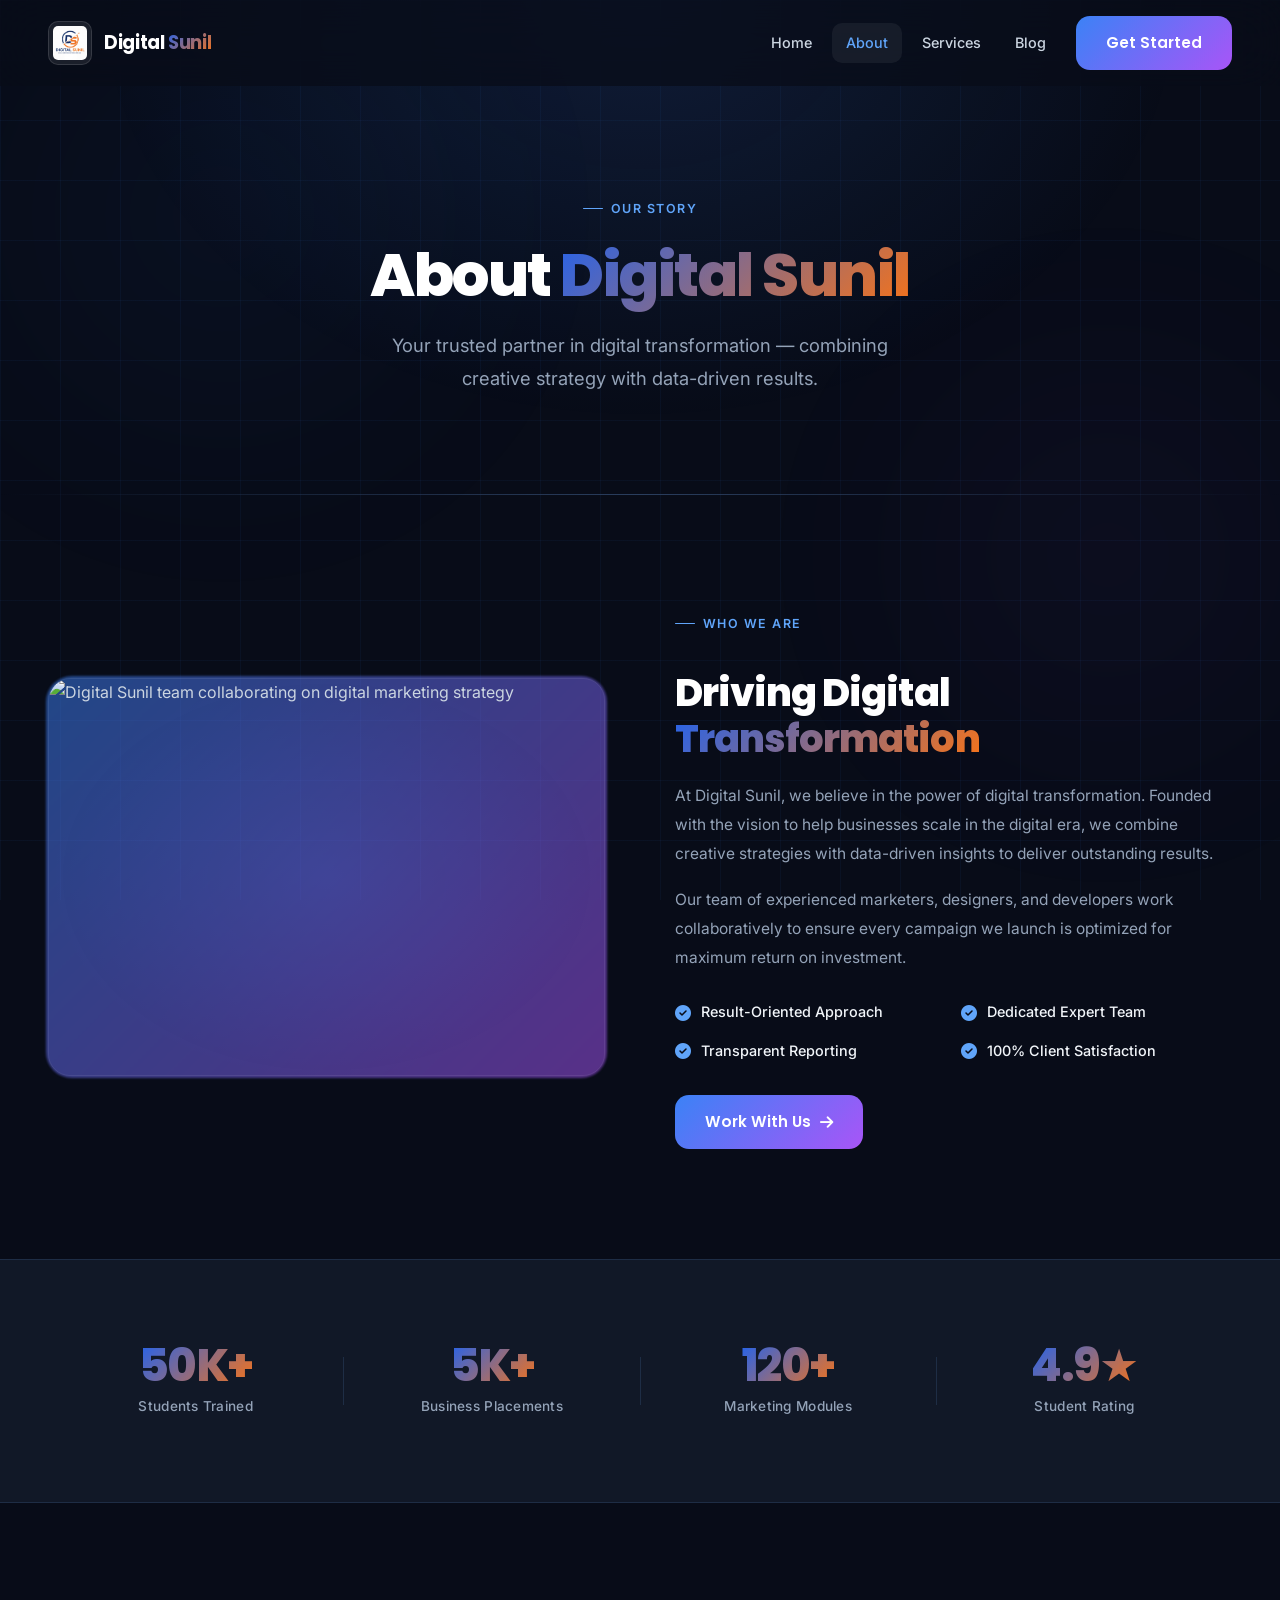
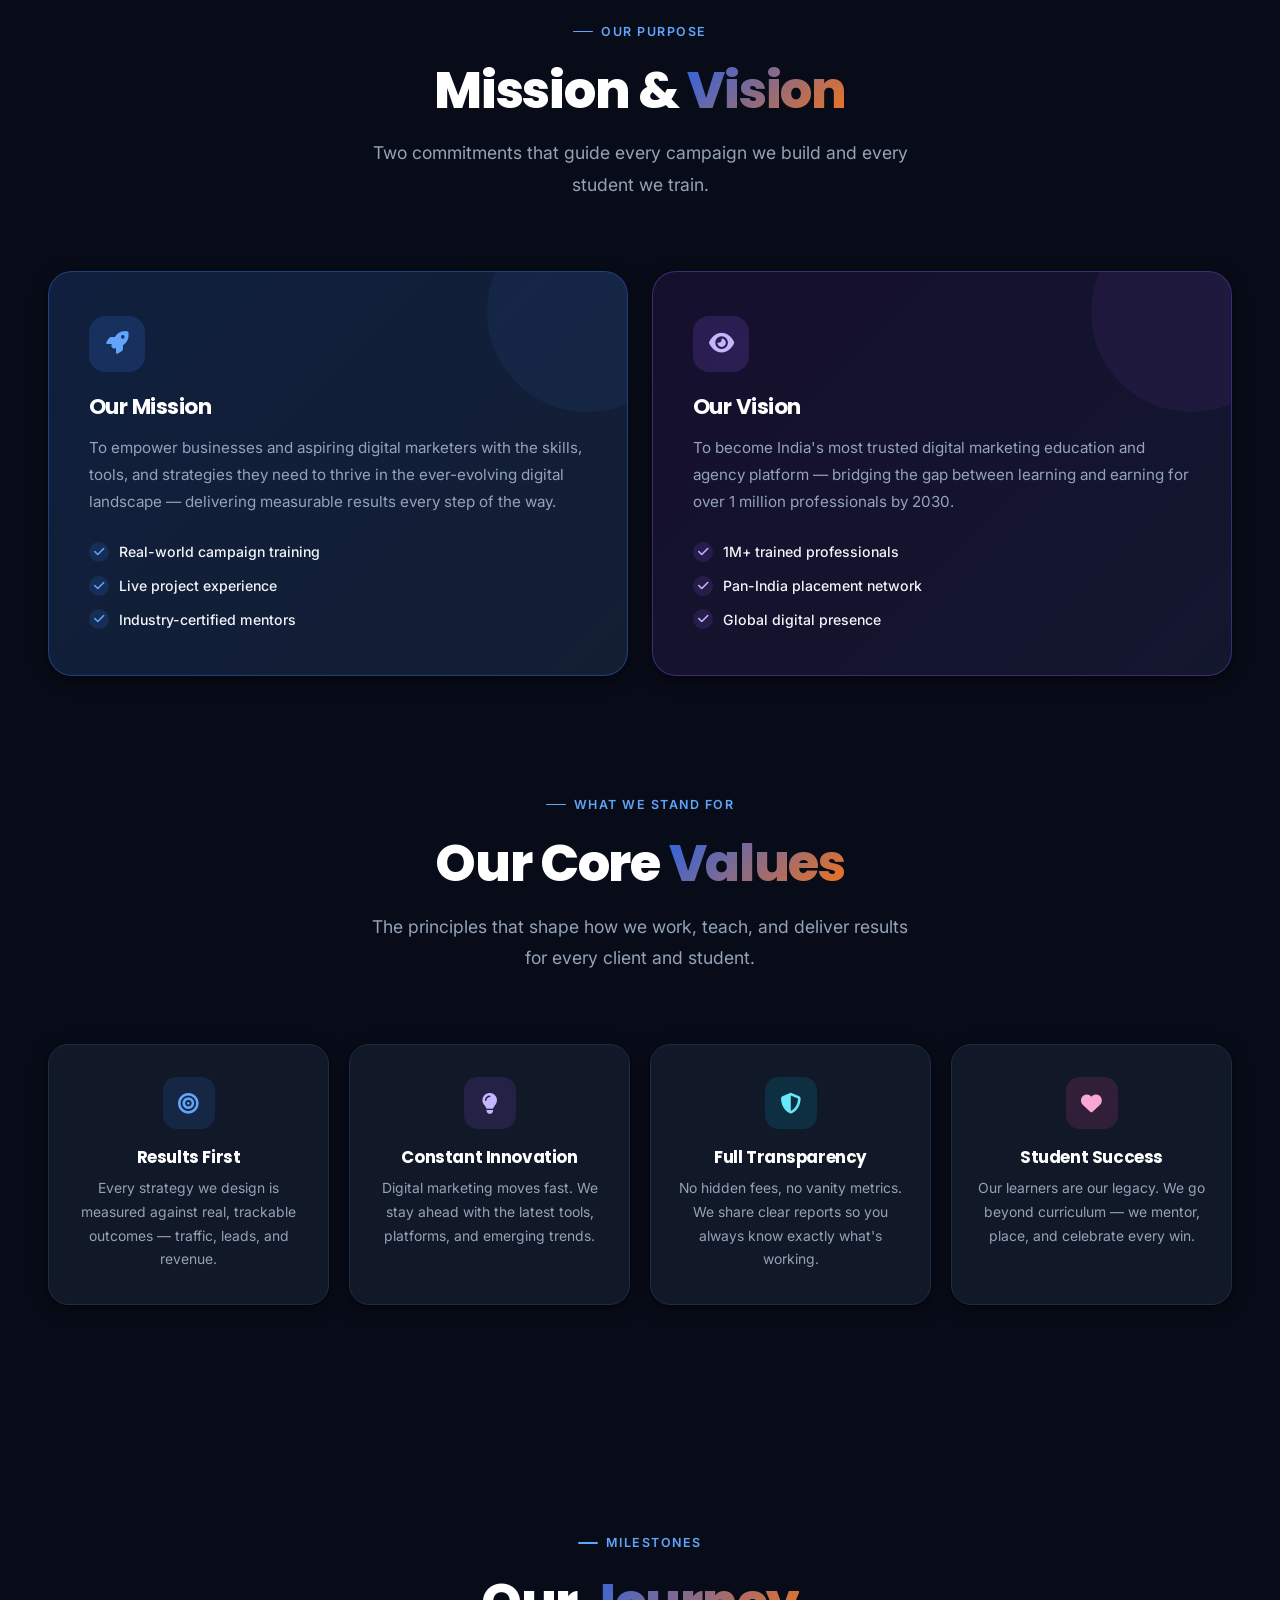
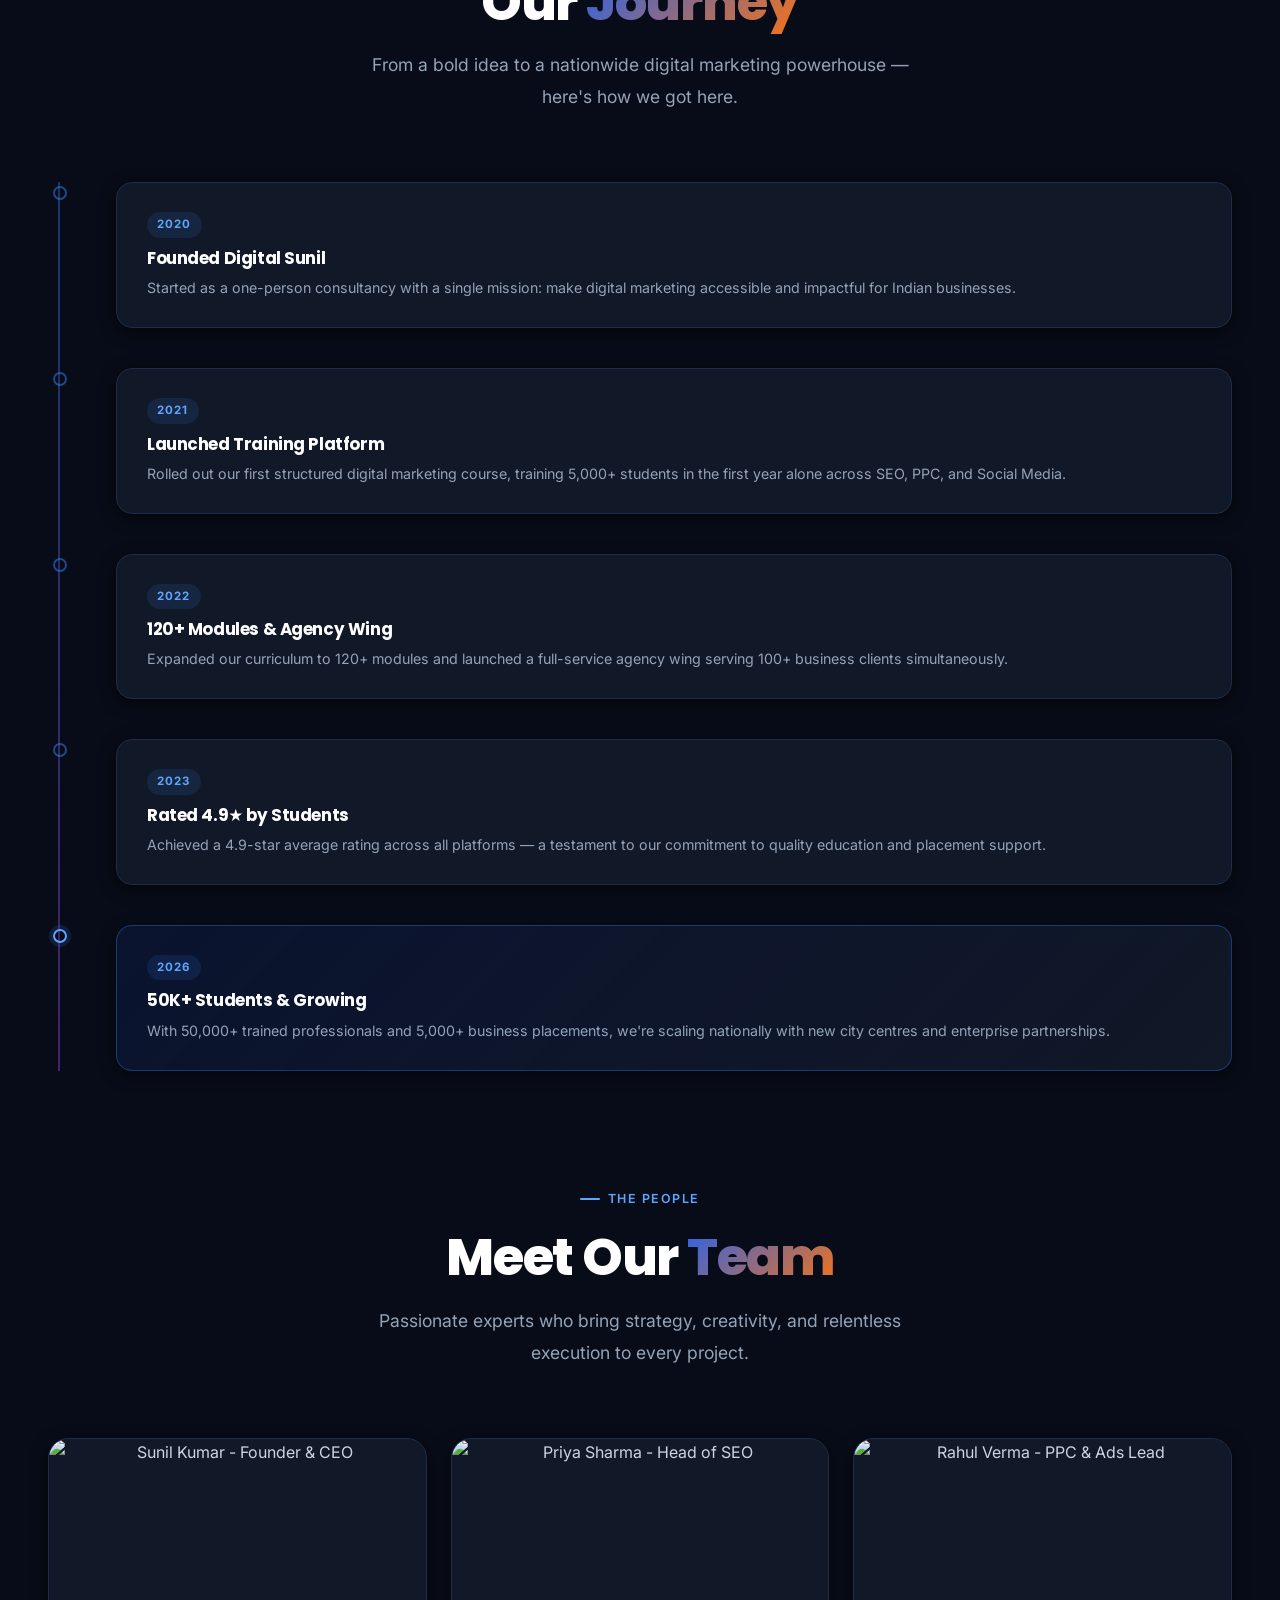
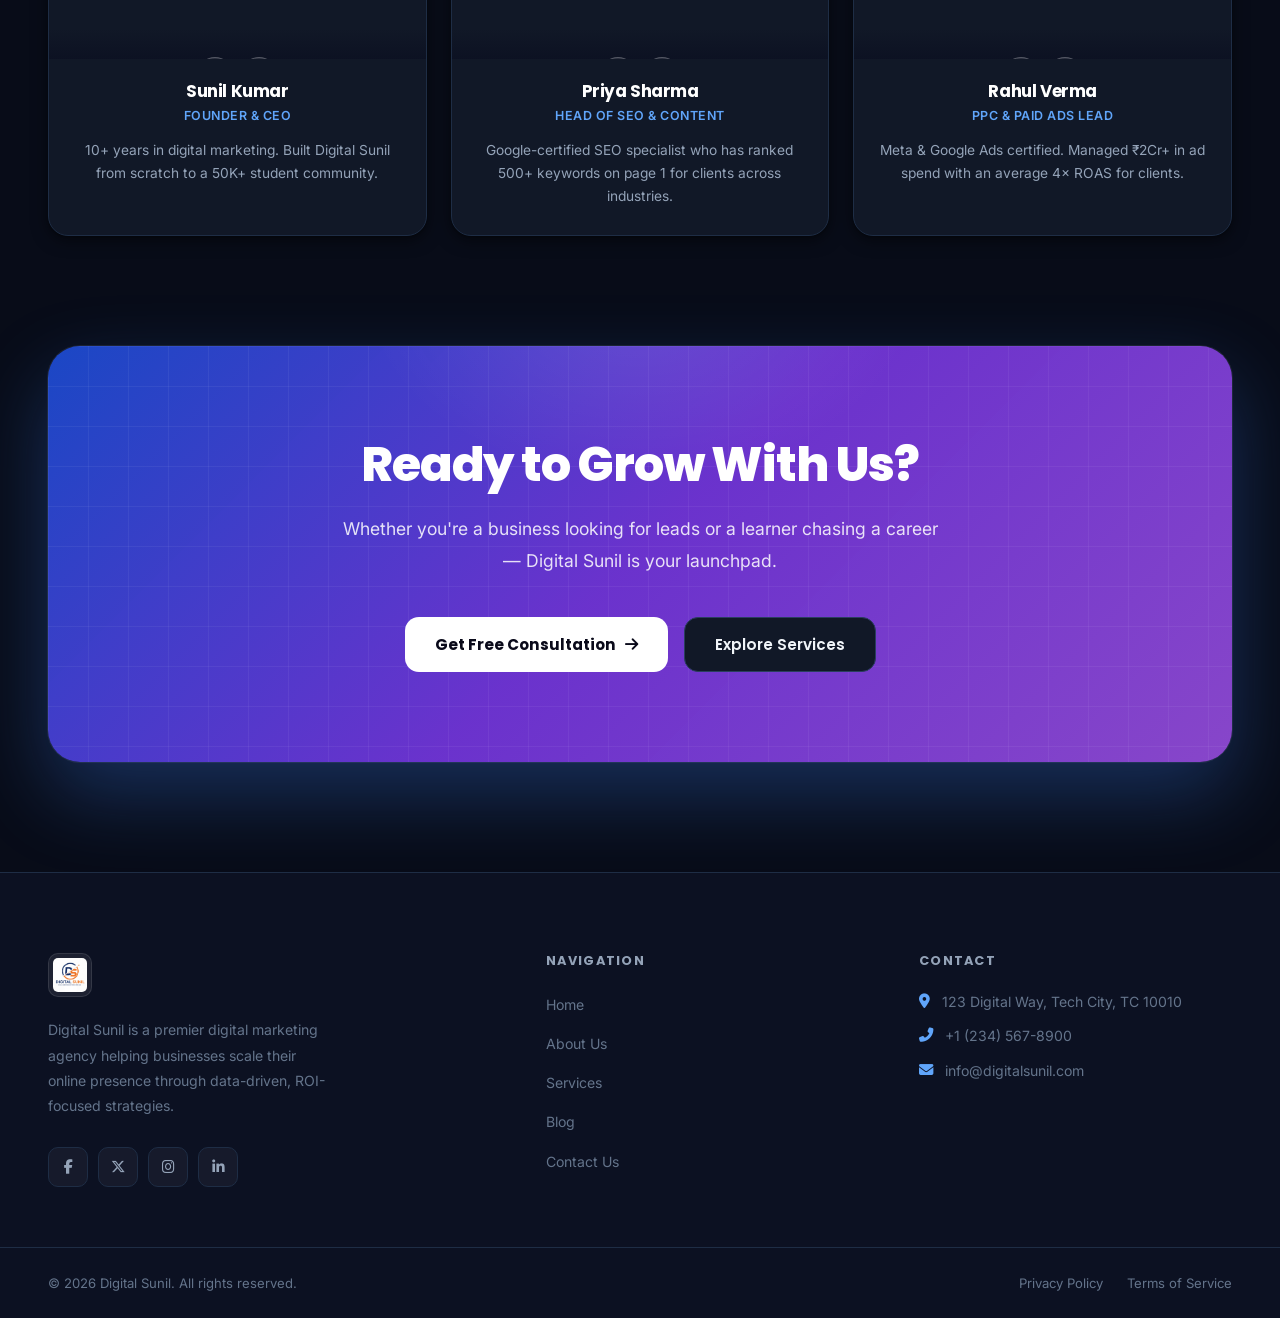
==== commit 8201a55a: "Add favicon to all pages Links the Digital Sunil logo as favicon and apple-touch-icon across all fiv" ====
--- a/about.html
+++ b/about.html
@@ -19,6 +19,8 @@
     <meta property="twitter:description" content="Learn more about Sunil Digital, our mission, vision, and the passionate team of digital marketing experts.">
     <meta property="twitter:image" content="https://www.digitalsunil.com/image/Digital%20Sunil.jpg">
     <link rel="canonical" href="https://www.digitalsunil.com/about.html">
+    <link rel="icon" type="image/jpeg" href="image/Digital Sunil.jpg">
+    <link rel="apple-touch-icon" href="image/Digital Sunil.jpg">
     <link rel="preconnect" href="https://cdnjs.cloudflare.com" crossorigin>
     <link rel="preconnect" href="https://fonts.googleapis.com">
     <link rel="preconnect" href="https://fonts.gstatic.com" crossorigin>
--- a/css/style.css
+++ b/css/style.css
@@ -7,11 +7,11 @@
 
 /* ── Design Tokens ─────────────────────────────────────── */
 :root {
-  /* Backgrounds */
-  --bg-root:        #020510;
-  --bg-surface:     #07091a;
-  --bg-card:        rgba(255,255,255,0.032);
-  --bg-card-hover:  rgba(255,255,255,0.058);
+  /* Backgrounds — solid, no transparency */
+  --bg-root:        #080c18;
+  --bg-surface:     #0c1122;
+  --bg-card:        #111827;
+  --bg-card-hover:  #172035;
 
   /* Brand Palette */
   --blue:           #3b82f6;
@@ -28,7 +28,8 @@
   --grad-brand:     linear-gradient(135deg, var(--blue) 0%, var(--purple) 100%);
   --grad-warm:      linear-gradient(135deg, var(--pink) 0%, var(--orange) 100%);
   --grad-cool:      linear-gradient(135deg, var(--cyan) 0%, var(--blue) 100%);
-  --grad-text:      linear-gradient(135deg, #60a5fa 0%, #c084fc 50%, #f472b6 100%);
+  /* Logo-matched gradient: navy blue → orange (mirrors the D→S logo mark) */
+  --grad-text:      linear-gradient(135deg, #2563eb 0%, #f97316 100%);
 
   /* Text */
   --text-100:       #ffffff;
@@ -37,19 +38,19 @@
   --text-400:       #94a3b8;
   --text-500:       #64748b;
 
-  /* Borders */
-  --border:         rgba(255,255,255,0.07);
-  --border-bright:  rgba(255,255,255,0.14);
-  --border-blue:    rgba(59,130,246,0.35);
-
-  /* Glass */
+  /* Borders — solid, clearly visible */
+  --border:         #1e2d45;
+  --border-bright:  #2a3e5e;
+  --border-blue:    rgba(59,130,246,0.45);
+
+  /* Glass — only used for navbar now */
   --glass-blur:     blur(24px);
   --glass-blur-sm:  blur(12px);
 
-  /* Shadows */
-  --shadow-card:    0 8px 32px rgba(0,0,0,0.45);
-  --shadow-blue:    0 0 40px rgba(59,130,246,0.18);
-  --shadow-lg:      0 24px 64px rgba(0,0,0,0.6);
+  /* Shadows — defined elevation, boxed feel */
+  --shadow-card:    0 4px 16px rgba(0,0,0,0.5), 0 1px 3px rgba(0,0,0,0.3);
+  --shadow-blue:    0 4px 24px rgba(59,130,246,0.2), 0 0 0 1px rgba(59,130,246,0.15);
+  --shadow-lg:      0 8px 32px rgba(0,0,0,0.6), 0 2px 8px rgba(0,0,0,0.4);
 
   /* Typography */
   --font-sans:      'Inter', system-ui, sans-serif;
@@ -74,14 +75,14 @@
   -webkit-font-smoothing: antialiased;
 }
 
-/* Mesh grid background */
+/* Mesh grid background — subtle structural grid */
 body::before {
   content: '';
   position: fixed;
   inset: 0;
   background-image:
-    linear-gradient(rgba(59,130,246,0.04) 1px, transparent 1px),
-    linear-gradient(90deg, rgba(59,130,246,0.04) 1px, transparent 1px);
+    linear-gradient(rgba(59,130,246,0.055) 1px, transparent 1px),
+    linear-gradient(90deg, rgba(59,130,246,0.055) 1px, transparent 1px);
   background-size: 60px 60px;
   pointer-events: none;
   z-index: 0;
@@ -171,17 +172,16 @@
   border-radius: 99px;
   font-size: 0.8rem;
   font-weight: 600;
-  border: 1px solid rgba(59,130,246,0.3);
-  background: rgba(59,130,246,0.1);
-  color: var(--blue-light);
+  border: 1px solid rgba(249,115,22,0.5);
+  background: rgba(249,115,22,0.1);
+  color: #fb923c;
   margin-bottom: 24px;
-  backdrop-filter: blur(8px);
 }
 .pill-badge .live-dot {
   width: 7px; height: 7px;
-  background: var(--green);
+  background: var(--orange);
   border-radius: 50%;
-  box-shadow: 0 0 0 2px rgba(34,197,94,0.3);
+  box-shadow: 0 0 0 2px rgba(249,115,22,0.3);
   animation: pulse-dot 2s ease infinite;
 }
 
@@ -242,14 +242,13 @@
 }
 
 .btn-outline {
-  background: transparent;
+  background: var(--bg-card);
   color: var(--text-200);
   border: 1px solid var(--border-bright);
-  backdrop-filter: blur(8px);
 }
 .btn-outline:hover {
-  background: rgba(255,255,255,0.06);
-  border-color: rgba(255,255,255,0.3);
+  background: var(--bg-card-hover);
+  border-color: var(--blue);
   transform: translateY(-2px);
 }
 
@@ -265,12 +264,12 @@
 }
 
 .btn-ghost {
-  background: rgba(255,255,255,0.05);
+  background: var(--bg-card);
   color: var(--text-200);
   border: 1px solid var(--border);
 }
 .btn-ghost:hover {
-  background: rgba(255,255,255,0.1);
+  background: var(--bg-card-hover);
   border-color: var(--border-bright);
   transform: translateY(-2px);
 }
@@ -287,8 +286,8 @@
 .blur-blob {
   position: absolute;
   border-radius: 50%;
-  filter: blur(100px);
-  opacity: 0.15;
+  filter: blur(120px);
+  opacity: 0.06;
   animation: floatBlob 25s ease-in-out infinite alternate;
 }
 
@@ -315,7 +314,7 @@
   content: '';
   position: absolute;
   inset: 0;
-  background: rgba(2,5,16,0.5);
+  background: rgba(8,12,24,0.75);
   backdrop-filter: var(--glass-blur);
   -webkit-backdrop-filter: var(--glass-blur);
   border-bottom: 1px solid transparent;
@@ -323,7 +322,7 @@
 }
 
 .navbar.sticky::before {
-  background: rgba(2,5,16,0.82);
+  background: rgba(8,12,24,0.97);
   border-bottom-color: var(--border);
 }
 
@@ -498,14 +497,14 @@
   color: var(--text-200);
   font-weight: 500;
   transition: all var(--dur) var(--ease);
-  backdrop-filter: var(--glass-blur-sm);
+  box-shadow: var(--shadow-card);
 }
 .hero-feature-item:hover {
   background: var(--bg-card-hover);
   border-color: var(--border-bright);
 }
 .hero-feature-item i {
-  color: var(--blue-light);
+  color: #fb923c;
   font-size: 0.9rem;
   flex-shrink: 0;
 }
@@ -513,13 +512,11 @@
 /* Stats Panel */
 .stats-container {
   position: relative;
-  background: rgba(255,255,255,0.025);
-  border: 1px solid var(--border);
+  background: var(--bg-card);
+  border: 1px solid var(--border-bright);
   border-radius: 28px;
   padding: 36px;
-  backdrop-filter: var(--glass-blur);
-  -webkit-backdrop-filter: var(--glass-blur);
-  box-shadow: var(--shadow-lg), inset 0 1px 0 rgba(255,255,255,0.08);
+  box-shadow: var(--shadow-lg);
   animation: fadeUp 0.9s 0.15s var(--ease-spring) both;
 }
 .stats-container::before {
@@ -560,8 +557,8 @@
   box-shadow: 0 8px 24px rgba(236,72,153,0.25);
 }
 .stat-card-glass {
-  background: rgba(255,255,255,0.06);
-  border: 1px solid rgba(255,255,255,0.1);
+  background: #1a2844;
+  border: 1px solid var(--border-bright);
 }
 
 .stat-card h3 {
@@ -594,6 +591,7 @@
   padding: 44px 32px;
   transition: all var(--dur) var(--ease);
   overflow: hidden;
+  box-shadow: var(--shadow-card);
 }
 .why-choose-card::before {
   content: '';
@@ -667,6 +665,7 @@
   overflow: hidden;
   display: flex;
   flex-direction: column;
+  box-shadow: var(--shadow-card);
 }
 .service-card::before {
   content: '';
@@ -771,6 +770,7 @@
   transition: all var(--dur) var(--ease);
   cursor: default;
   overflow: hidden;
+  box-shadow: var(--shadow-card);
 }
 .tool-card::after {
   content: '';
@@ -967,7 +967,7 @@
   padding: 60px 0;
   border-top: 1px solid var(--border);
   border-bottom: 1px solid var(--border);
-  background: rgba(255,255,255,0.015);
+  background: var(--bg-card);
 }
 .about-stats-grid {
   display: flex;
@@ -1016,9 +1016,8 @@
   padding: 44px 40px;
   border-radius: 24px;
   border: 1px solid var(--border);
-  backdrop-filter: var(--glass-blur);
-  -webkit-backdrop-filter: var(--glass-blur);
-  transition: transform 0.3s var(--ease), border-color 0.3s var(--ease);
+  box-shadow: var(--shadow-card);
+  transition: transform 0.3s var(--ease), border-color 0.3s var(--ease), box-shadow 0.3s var(--ease);
   position: relative;
   overflow: hidden;
 }
@@ -1031,13 +1030,13 @@
   opacity: 0.07;
   transition: opacity 0.3s;
 }
-.mv-card:hover { transform: translateY(-6px); }
-.mv-card-blue  { background: linear-gradient(135deg, rgba(29,78,216,0.22), rgba(7,9,26,0.6)); border-color: rgba(59,130,246,0.25); }
+.mv-card:hover { transform: translateY(-6px); box-shadow: var(--shadow-blue); }
+.mv-card-blue  { background: linear-gradient(135deg, #0f1f3d, #141e33); border-color: rgba(59,130,246,0.35); }
 .mv-card-blue::before  { background: var(--blue); }
-.mv-card-blue:hover  { border-color: rgba(59,130,246,0.5); }
-.mv-card-purple { background: linear-gradient(135deg, rgba(109,40,217,0.22), rgba(7,9,26,0.6)); border-color: rgba(139,92,246,0.25); }
+.mv-card-blue:hover  { border-color: rgba(59,130,246,0.6); }
+.mv-card-purple { background: linear-gradient(135deg, #150f2d, #13172e); border-color: rgba(139,92,246,0.35); }
 .mv-card-purple::before { background: var(--purple); }
-.mv-card-purple:hover { border-color: rgba(139,92,246,0.5); }
+.mv-card-purple:hover { border-color: rgba(139,92,246,0.6); }
 
 .mv-icon {
   width: 56px; height: 56px;
@@ -1099,6 +1098,7 @@
   padding: 32px 26px;
   transition: all 0.3s var(--ease);
   text-align: center;
+  box-shadow: var(--shadow-card);
 }
 .value-card:hover {
   transform: translateY(-6px);
@@ -1169,6 +1169,7 @@
   border-radius: 16px;
   padding: 26px 30px;
   transition: all 0.3s var(--ease);
+  box-shadow: var(--shadow-card);
 }
 .timeline-card:hover {
   border-color: var(--border-blue);
@@ -1216,6 +1217,7 @@
   overflow: hidden;
   transition: all 0.3s var(--ease);
   text-align: center;
+  box-shadow: var(--shadow-card);
 }
 .team-card:hover {
   transform: translateY(-6px);
@@ -1243,7 +1245,7 @@
   justify-content: center;
   gap: 10px;
   padding-bottom: 16px;
-  background: linear-gradient(0deg, rgba(7,9,26,0.9) 60%, transparent);
+  background: linear-gradient(0deg, rgba(12,17,34,0.95) 60%, transparent);
   padding-top: 28px;
   transition: bottom 0.3s var(--ease);
 }
@@ -1321,6 +1323,7 @@
   transition: all var(--dur) var(--ease);
   display: flex;
   flex-direction: column;
+  box-shadow: var(--shadow-card);
 }
 .blog-card:hover {
   border-color: var(--border-blue);
@@ -1392,18 +1395,15 @@
   display: grid;
   grid-template-columns: 0.85fr 1.15fr;
   background: var(--bg-card);
-  border: 1px solid var(--border);
+  border: 1px solid var(--border-bright);
   border-radius: 28px;
   overflow: hidden;
-  backdrop-filter: var(--glass-blur);
-  -webkit-backdrop-filter: var(--glass-blur);
   box-shadow: var(--shadow-lg);
 }
 
 .contact-info {
   padding: 60px 48px;
-  background:
-    linear-gradient(145deg, rgba(29,78,216,0.12) 0%, rgba(168,85,247,0.1) 100%);
+  background: linear-gradient(145deg, #0f1f3d 0%, #130f2a 100%);
   border-right: 1px solid var(--border);
   position: relative;
   overflow: hidden;
@@ -1470,8 +1470,8 @@
 .form-control {
   width: 100%;
   padding: 13px 16px;
-  background: rgba(255,255,255,0.035);
-  border: 1px solid var(--border);
+  background: var(--bg-surface);
+  border: 1px solid var(--border-bright);
   border-radius: 12px;
   color: var(--text-100);
   font-family: var(--font-sans);
@@ -1482,8 +1482,8 @@
 .form-control:focus {
   outline: none;
   border-color: var(--blue);
-  background: rgba(59,130,246,0.06);
-  box-shadow: 0 0 0 3px rgba(59,130,246,0.15);
+  background: #0e1f3d;
+  box-shadow: 0 0 0 3px rgba(59,130,246,0.2);
 }
 
 select.form-control {
@@ -1495,7 +1495,7 @@
   padding-right: 42px;
   cursor: pointer;
 }
-select.form-control option { background: #0d1326; }
+select.form-control option { background: #0c1122; }
 
 textarea.form-control { resize: vertical; min-height: 130px; }
 
@@ -1632,8 +1632,8 @@
 }
 
 @keyframes pulse-dot {
-  0%, 100% { box-shadow: 0 0 0 2px rgba(34,197,94,0.3); }
-  50%       { box-shadow: 0 0 0 5px rgba(34,197,94,0.1); }
+  0%, 100% { box-shadow: 0 0 0 2px rgba(249,115,22,0.3); }
+  50%       { box-shadow: 0 0 0 5px rgba(249,115,22,0.12); }
 }
 
 @keyframes shimmer {
@@ -1681,14 +1681,14 @@
     border: none;
     /* Glowing ring: dark gap → purple ring → blue glow */
     box-shadow:
-      0 0 0 2px #07091a,
+      0 0 0 2px #0c1122,
       0 0 0 3.5px rgba(139,92,246,0.7),
       0 4px 14px rgba(59,130,246,0.28);
     transition: box-shadow 0.3s var(--ease);
   }
   .logo:hover img {
     box-shadow:
-      0 0 0 2px #07091a,
+      0 0 0 2px #0c1122,
       0 0 0 3.5px rgba(168,85,247,0.9),
       0 6px 20px rgba(59,130,246,0.45);
   }
@@ -1734,7 +1734,7 @@
     width: 78%;
     max-width: 310px;
     height: 100vh;
-    background: #07091a;          /* fully solid — no transparency needed */
+    background: #0c1122;
     border-left: 1px solid var(--border);
     /* backdrop-filter removed — caused blurry text on mobile browsers */
     flex-direction: column;
@@ -1870,7 +1870,7 @@
   height: calc(var(--r) * 2);
   transform: translate(-50%, -50%);
   border-radius: 50%;
-  border: 1.5px dashed rgba(59, 130, 246, 0.22);
+  border: 1.5px dashed rgba(99, 170, 255, 0.35);
   pointer-events: none;
   z-index: 0;
 }
@@ -1944,10 +1944,8 @@
   align-items: center;
   justify-content: center;
   gap: 4px;
-  border-radius: 50%;             /* ← circle */
-  border: 1px solid var(--border);
-  backdrop-filter: var(--glass-blur);
-  -webkit-backdrop-filter: var(--glass-blur);
+  border-radius: 50%;
+  border: 1.5px solid rgba(255,255,255,0.28);
   animation: orbitCCW 16s linear infinite;
   position: relative;
   overflow: hidden;
@@ -1955,56 +1953,68 @@
   cursor: default;
 }
 
-/* Top gloss line */
+/* Top shine arc — wide bright gloss */
 .orbit-card::before {
   content: '';
   position: absolute;
-  top: 0; left: 15%; right: 15%;
-  height: 1px;
-  background: linear-gradient(90deg, transparent, rgba(255,255,255,0.2), transparent);
+  top: 0; left: 8%; right: 8%;
+  height: 2px;
+  background: linear-gradient(90deg, transparent, rgba(255,255,255,0.55), transparent);
+  border-radius: 0 0 50% 50%;
   pointer-events: none;
 }
 
-/* Per-card colour themes */
+/* Inner light sheen overlay */
+.orbit-card::after {
+  content: '';
+  position: absolute;
+  top: 0; left: 0; right: 0;
+  height: 52%;
+  background: linear-gradient(180deg, rgba(255,255,255,0.14) 0%, transparent 100%);
+  border-radius: 50% 50% 0 0;
+  pointer-events: none;
+}
+
+/* Per-card colour themes — vibrant-to-light solid gradients */
 .orbit-card-blue {
-  background: linear-gradient(135deg, rgba(29,78,216,0.35), rgba(59,130,246,0.18));
-  box-shadow: 0 8px 28px rgba(59,130,246,0.20), inset 0 1px 0 rgba(255,255,255,0.08);
+  background: linear-gradient(145deg, #2563eb 0%, #60a5fa 100%);
+  box-shadow: 0 8px 28px rgba(59,130,246,0.55), 0 0 0 1px rgba(255,255,255,0.15);
 }
 .orbit-card-purple {
-  background: linear-gradient(135deg, rgba(109,40,217,0.35), rgba(168,85,247,0.18));
-  box-shadow: 0 8px 28px rgba(168,85,247,0.20), inset 0 1px 0 rgba(255,255,255,0.08);
+  background: linear-gradient(145deg, #7c3aed 0%, #c084fc 100%);
+  box-shadow: 0 8px 28px rgba(139,92,246,0.55), 0 0 0 1px rgba(255,255,255,0.15);
 }
 .orbit-card-pink {
-  background: linear-gradient(135deg, rgba(190,24,93,0.35), rgba(236,72,153,0.18));
-  box-shadow: 0 8px 28px rgba(236,72,153,0.20), inset 0 1px 0 rgba(255,255,255,0.08);
+  background: linear-gradient(145deg, #db2777 0%, #f472b6 100%);
+  box-shadow: 0 8px 28px rgba(236,72,153,0.55), 0 0 0 1px rgba(255,255,255,0.15);
 }
 .orbit-card-cyan {
-  background: linear-gradient(135deg, rgba(8,145,178,0.35), rgba(6,182,212,0.18));
-  box-shadow: 0 8px 28px rgba(6,182,212,0.20), inset 0 1px 0 rgba(255,255,255,0.08);
-}
-
-/* Stat number */
+  background: linear-gradient(145deg, #0891b2 0%, #22d3ee 100%);
+  box-shadow: 0 8px 28px rgba(6,182,212,0.55), 0 0 0 1px rgba(255,255,255,0.15);
+}
+
+/* Stat number — solid white, crisp */
 .orbit-num {
   font-family: var(--font-heading);
   font-size: 1.4rem;
   font-weight: 800;
-  color: var(--text-100);
+  color: #ffffff;
   letter-spacing: -0.04em;
   line-height: 1;
-  background: var(--grad-text);
-  -webkit-background-clip: text;
-  -webkit-text-fill-color: transparent;
-  background-clip: text;
+  text-shadow: 0 1px 4px rgba(0,0,0,0.25);
+  background: none;
+  -webkit-text-fill-color: #ffffff;
 }
 
 /* Stat label — compact to fit inside circle */
 .orbit-label {
   font-size: 0.6rem;
-  font-weight: 500;
-  color: var(--text-400);
+  font-weight: 600;
+  color: rgba(255,255,255,0.88);
   text-align: center;
   line-height: 1.3;
-  max-width: 78%;       /* prevents text from touching curved edges */
+  max-width: 78%;
+  text-shadow: 0 1px 3px rgba(0,0,0,0.2);
 }
 
 /* ── Center logo / brand mark ───────────────────────────── */
@@ -2020,13 +2030,11 @@
   align-items: center;
   justify-content: center;
   gap: 6px;
-  background: rgba(7,9,26,0.85);
-  border: 1.5px solid rgba(59,130,246,0.30);
-  backdrop-filter: blur(20px);
-  -webkit-backdrop-filter: blur(20px);
+  background: var(--bg-card);
+  border: 1.5px solid rgba(59,130,246,0.45);
   box-shadow:
-    0 0 0 8px rgba(59,130,246,0.05),
-    0 0 40px rgba(59,130,246,0.18),
+    0 0 0 8px rgba(59,130,246,0.06),
+    0 0 32px rgba(59,130,246,0.2),
     0 8px 24px rgba(0,0,0,0.5);
   animation: centerPulse 4s ease-in-out infinite;
   z-index: 3;
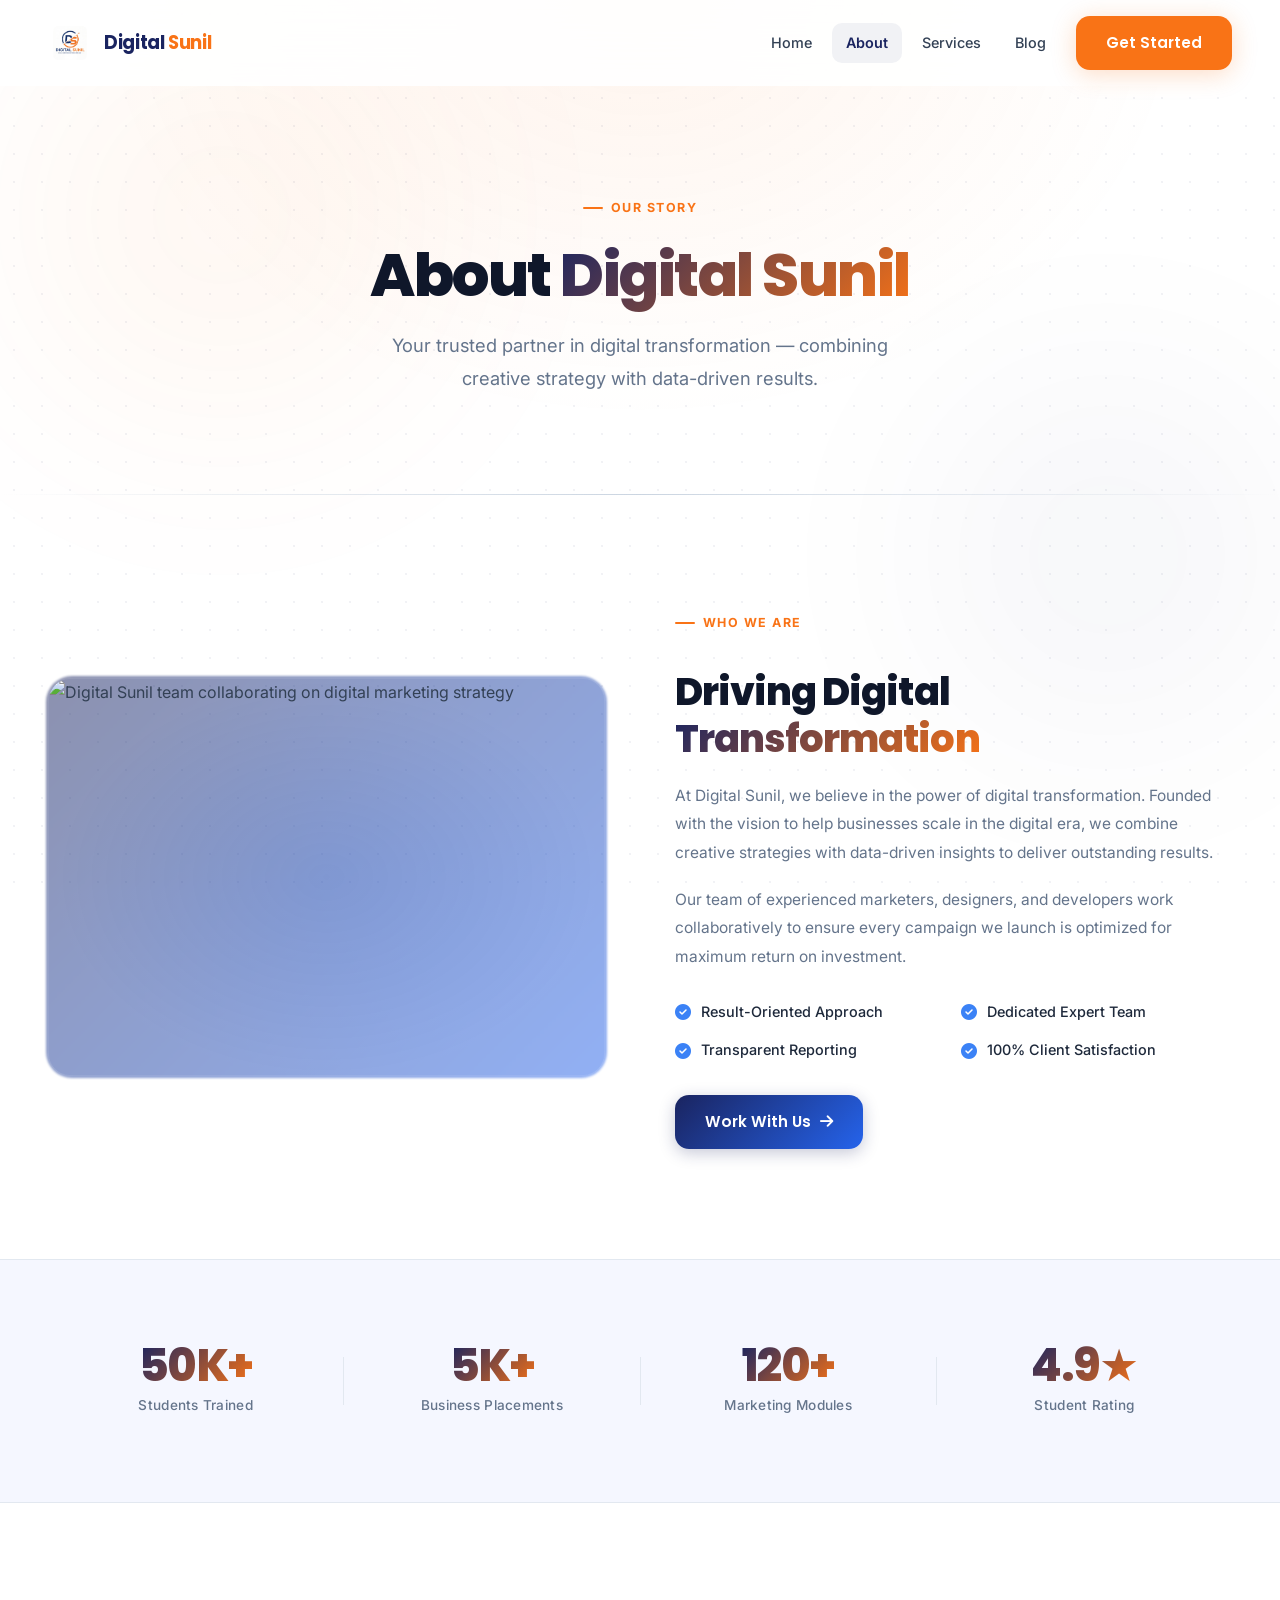
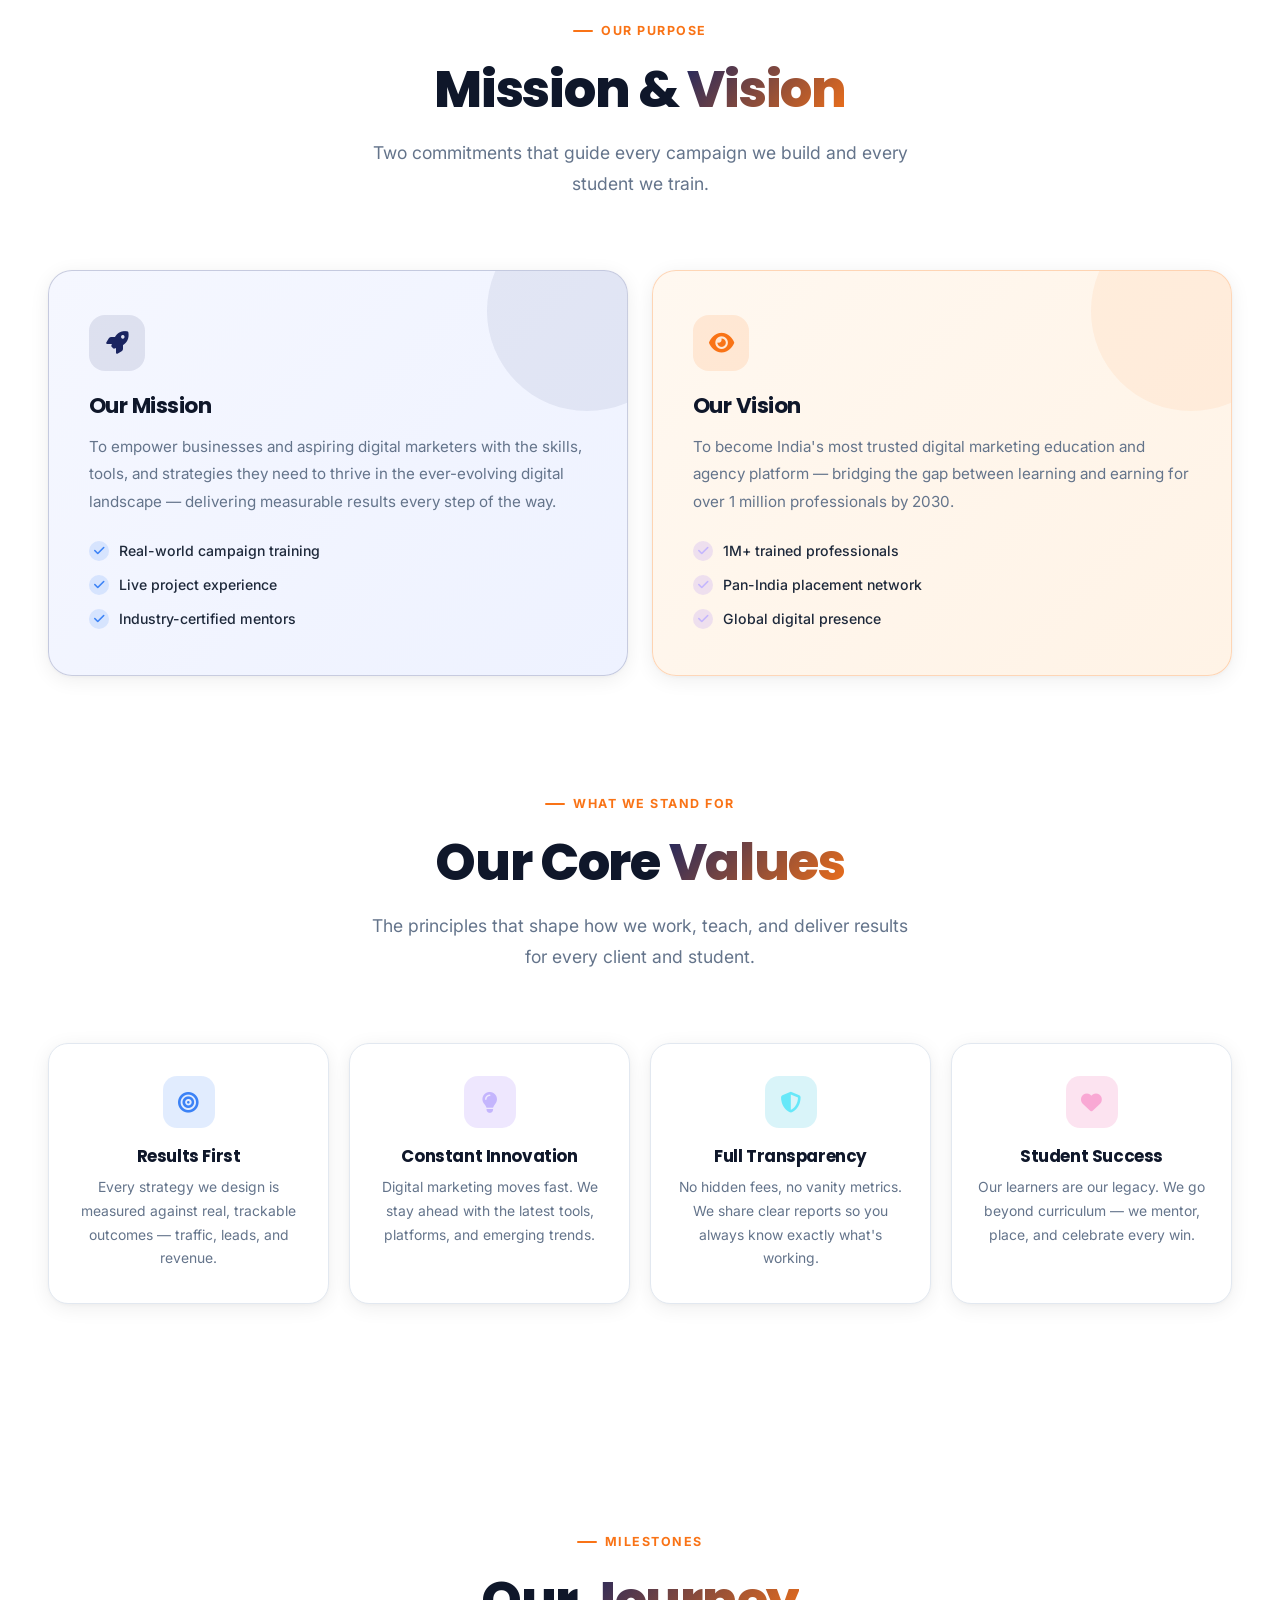
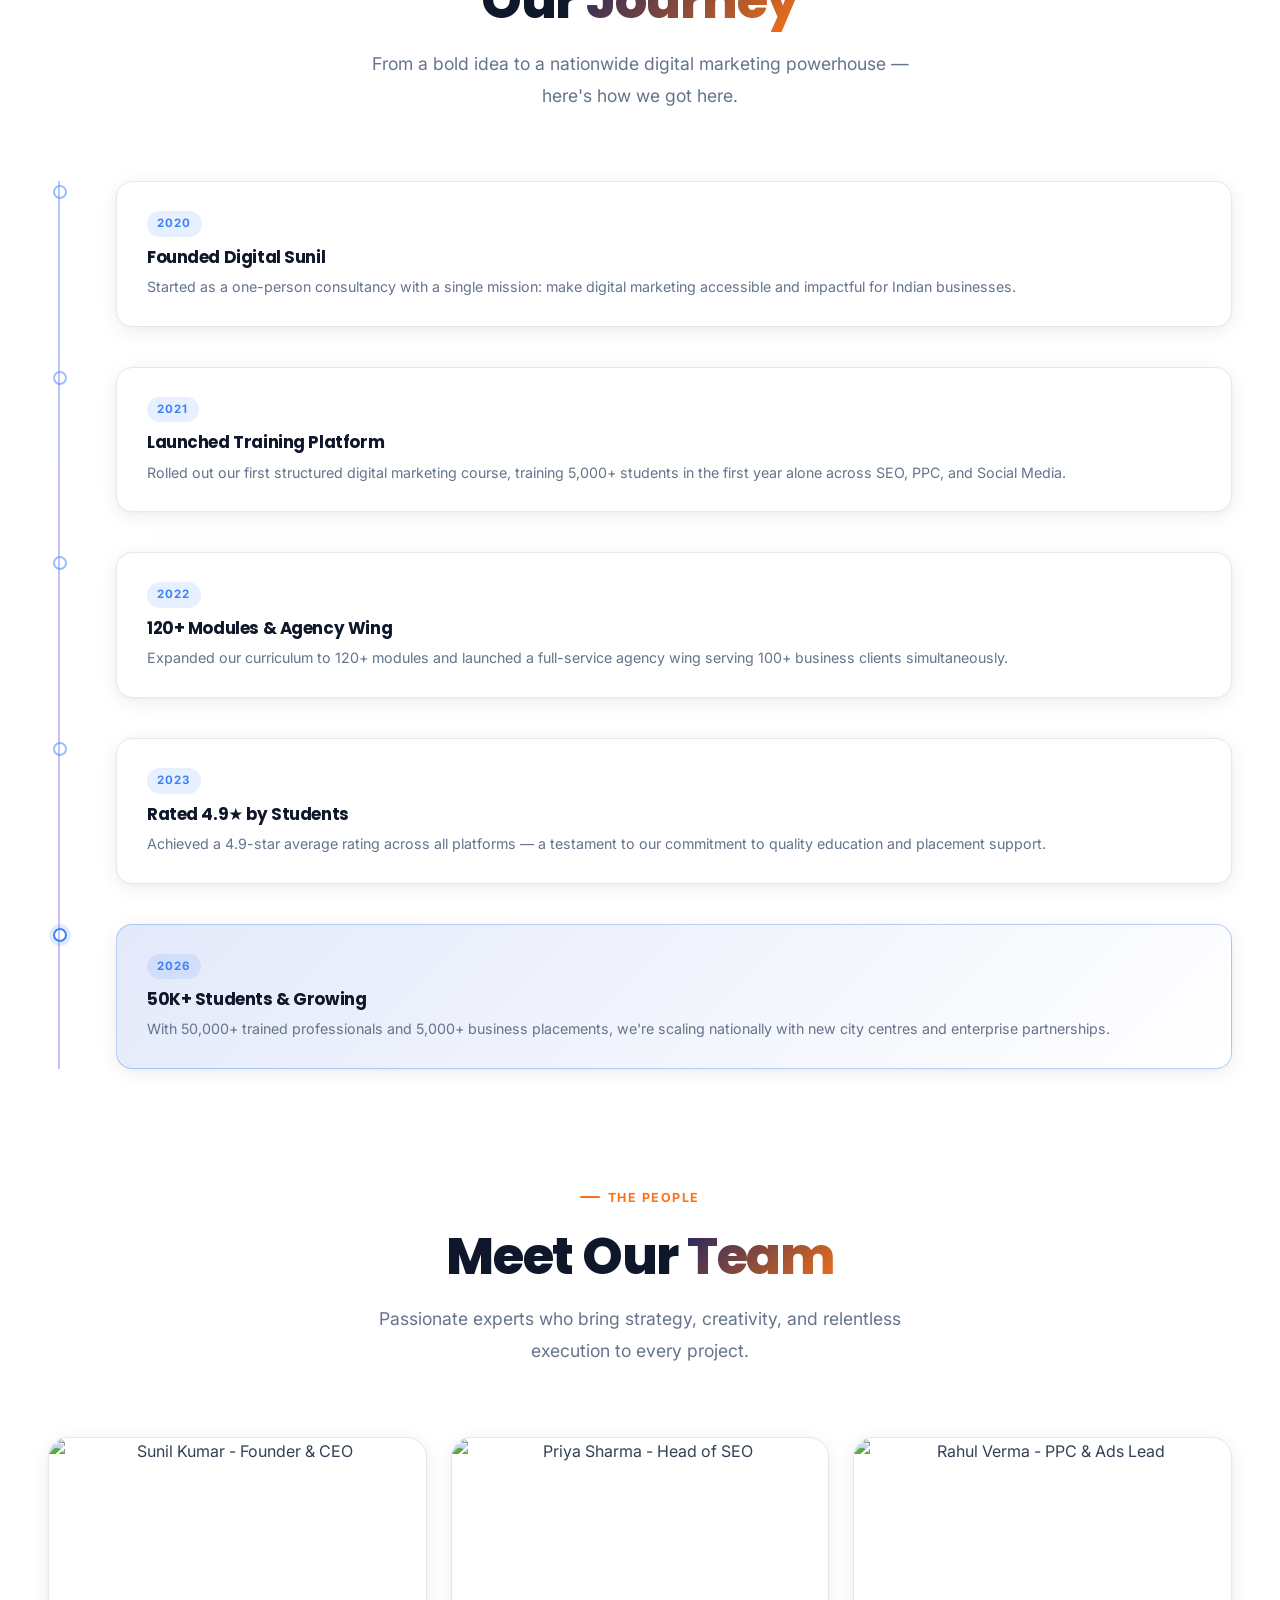
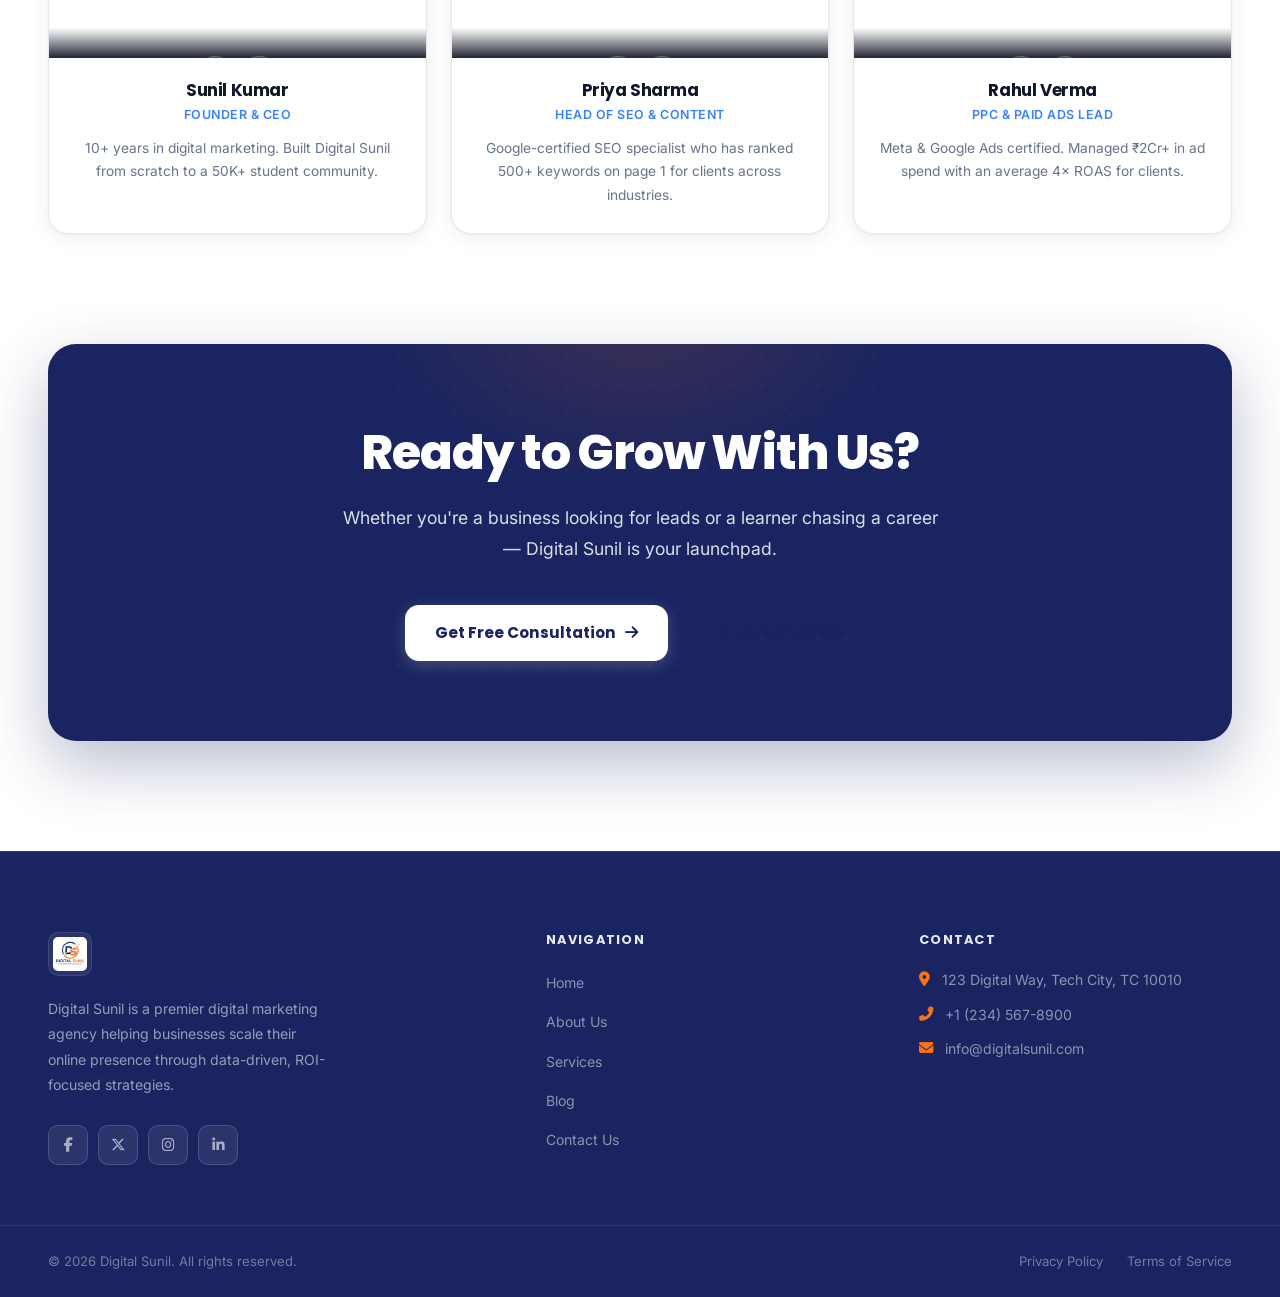
==== commit cd9ecda5: "Redesign: light theme with navy/orange, new hero section matching reference design - Complete theme " ====
--- a/about.html
+++ b/about.html
@@ -59,7 +59,7 @@
                 <li><a href="about.html" class="active"><i class="fas fa-info-circle nav-icon"></i> About</a></li>
                 <li><a href="services.html"><i class="fas fa-layer-group nav-icon"></i> Services</a></li>
                 <li><a href="blog.html"><i class="fas fa-rss nav-icon"></i> Blog</a></li>
-                <li><a href="contact.html" class="btn btn-primary"><i class="fas fa-paper-plane nav-icon"></i> Get Started</a></li>
+                <li><a href="contact.html" class="btn btn-orange"><i class="fas fa-paper-plane nav-icon"></i> Get Started</a></li>
             </ul>
         </div>
     </nav>
--- a/css/style.css
+++ b/css/style.css
@@ -7,50 +7,55 @@
 
 /* ── Design Tokens ─────────────────────────────────────── */
 :root {
-  /* Backgrounds — solid, no transparency */
-  --bg-root:        #080c18;
-  --bg-surface:     #0c1122;
-  --bg-card:        #111827;
-  --bg-card-hover:  #172035;
+  /* Backgrounds */
+  --bg-root:        #ffffff;
+  --bg-surface:     #f5f7ff;
+  --bg-card:        #ffffff;
+  --bg-card-hover:  #f8faff;
 
   /* Brand Palette */
-  --blue:           #3b82f6;
-  --blue-light:     #60a5fa;
+  --navy:           #1a2460;
+  --navy-dark:      #0f1a4f;
+  --navy-light:     #263080;
+  --blue:           #2563eb;
+  --blue-light:     #3b82f6;
   --blue-dark:      #1d4ed8;
-  --purple:         #a855f7;
-  --purple-light:   #c084fc;
+  --orange:         #f97316;
+  --orange-dark:    #ea6c0a;
+  --orange-light:   #fb923c;
+  --purple:         #7c3aed;
+  --purple-light:   #a855f7;
   --pink:           #ec4899;
   --cyan:           #06b6d4;
-  --orange:         #f97316;
   --green:          #22c55e;
 
   /* Gradients */
-  --grad-brand:     linear-gradient(135deg, var(--blue) 0%, var(--purple) 100%);
-  --grad-warm:      linear-gradient(135deg, var(--pink) 0%, var(--orange) 100%);
+  --grad-brand:     linear-gradient(135deg, var(--navy) 0%, var(--blue) 100%);
+  --grad-warm:      linear-gradient(135deg, var(--orange) 0%, var(--orange-dark) 100%);
   --grad-cool:      linear-gradient(135deg, var(--cyan) 0%, var(--blue) 100%);
-  /* Logo-matched gradient: navy blue → orange (mirrors the D→S logo mark) */
-  --grad-text:      linear-gradient(135deg, #2563eb 0%, #f97316 100%);
+  --grad-text:      linear-gradient(135deg, var(--navy) 0%, var(--orange) 100%);
 
   /* Text */
-  --text-100:       #ffffff;
-  --text-200:       #f1f5f9;
-  --text-300:       #cbd5e1;
-  --text-400:       #94a3b8;
-  --text-500:       #64748b;
-
-  /* Borders — solid, clearly visible */
-  --border:         #1e2d45;
-  --border-bright:  #2a3e5e;
-  --border-blue:    rgba(59,130,246,0.45);
-
-  /* Glass — only used for navbar now */
-  --glass-blur:     blur(24px);
-  --glass-blur-sm:  blur(12px);
-
-  /* Shadows — defined elevation, boxed feel */
-  --shadow-card:    0 4px 16px rgba(0,0,0,0.5), 0 1px 3px rgba(0,0,0,0.3);
-  --shadow-blue:    0 4px 24px rgba(59,130,246,0.2), 0 0 0 1px rgba(59,130,246,0.15);
-  --shadow-lg:      0 8px 32px rgba(0,0,0,0.6), 0 2px 8px rgba(0,0,0,0.4);
+  --text-100:       #0f172a;
+  --text-200:       #1e293b;
+  --text-300:       #334155;
+  --text-400:       #64748b;
+  --text-500:       #94a3b8;
+
+  /* Borders */
+  --border:         #e2e8f0;
+  --border-bright:  #cbd5e1;
+  --border-blue:    rgba(37,99,235,0.25);
+
+  /* Glass */
+  --glass-blur:     blur(20px);
+  --glass-blur-sm:  blur(10px);
+
+  /* Shadows */
+  --shadow-card:    0 4px 20px rgba(0,0,0,0.07), 0 1px 4px rgba(0,0,0,0.04);
+  --shadow-blue:    0 4px 24px rgba(37,99,235,0.15);
+  --shadow-orange:  0 4px 24px rgba(249,115,22,0.25);
+  --shadow-lg:      0 8px 40px rgba(0,0,0,0.1), 0 2px 8px rgba(0,0,0,0.05);
 
   /* Typography */
   --font-sans:      'Inter', system-ui, sans-serif;
@@ -75,15 +80,13 @@
   -webkit-font-smoothing: antialiased;
 }
 
-/* Mesh grid background — subtle structural grid */
+/* Subtle dot grid background */
 body::before {
   content: '';
   position: fixed;
   inset: 0;
-  background-image:
-    linear-gradient(rgba(59,130,246,0.055) 1px, transparent 1px),
-    linear-gradient(90deg, rgba(59,130,246,0.055) 1px, transparent 1px);
-  background-size: 60px 60px;
+  background-image: radial-gradient(circle, rgba(26,36,96,0.06) 1px, transparent 1px);
+  background-size: 28px 28px;
   pointer-events: none;
   z-index: 0;
 }
@@ -101,13 +104,13 @@
 
 /* Custom Scrollbar */
 ::-webkit-scrollbar { width: 6px; }
-::-webkit-scrollbar-track { background: var(--bg-root); }
-::-webkit-scrollbar-thumb { background: rgba(59,130,246,0.4); border-radius: 99px; }
-::-webkit-scrollbar-thumb:hover { background: var(--blue); }
+::-webkit-scrollbar-track { background: #f1f5f9; }
+::-webkit-scrollbar-thumb { background: rgba(26,36,96,0.25); border-radius: 99px; }
+::-webkit-scrollbar-thumb:hover { background: var(--navy); }
 
 /* Focus */
 :focus-visible {
-  outline: 2px solid var(--blue);
+  outline: 2px solid var(--orange);
   outline-offset: 3px;
   border-radius: 6px;
 }
@@ -129,16 +132,16 @@
   align-items: center;
   gap: 8px;
   font-size: 0.78rem;
-  font-weight: 600;
+  font-weight: 700;
   letter-spacing: 0.12em;
   text-transform: uppercase;
-  color: var(--blue-light);
+  color: var(--orange);
   margin-bottom: 18px;
 }
 .section-label::before {
   content: '';
-  width: 20px; height: 1.5px;
-  background: var(--blue-light);
+  width: 20px; height: 2px;
+  background: var(--orange);
   border-radius: 99px;
 }
 
@@ -172,9 +175,9 @@
   border-radius: 99px;
   font-size: 0.8rem;
   font-weight: 600;
-  border: 1px solid rgba(249,115,22,0.5);
-  background: rgba(249,115,22,0.1);
-  color: #fb923c;
+  border: 1px solid rgba(249,115,22,0.4);
+  background: rgba(249,115,22,0.08);
+  color: var(--orange-dark);
   margin-bottom: 24px;
 }
 .pill-badge .live-dot {
@@ -234,43 +237,83 @@
 .btn-primary {
   background: var(--grad-brand);
   color: #fff !important;
-  box-shadow: 0 0 0 0 rgba(59,130,246,0);
+  box-shadow: 0 4px 16px rgba(26,36,96,0.25);
 }
 .btn-primary:hover {
   transform: translateY(-2px);
-  box-shadow: 0 8px 28px rgba(59,130,246,0.45), 0 0 0 1px rgba(168,85,247,0.3);
+  box-shadow: 0 8px 28px rgba(26,36,96,0.35);
+}
+
+/* Navy filled button */
+.btn-navy {
+  background: var(--navy);
+  color: #fff !important;
+  box-shadow: 0 4px 16px rgba(26,36,96,0.25);
+}
+.btn-navy:hover {
+  background: var(--navy-dark);
+  transform: translateY(-2px);
+  box-shadow: 0 8px 28px rgba(26,36,96,0.35);
+}
+
+/* Orange filled button */
+.btn-orange {
+  background: var(--orange);
+  color: #fff !important;
+  box-shadow: var(--shadow-orange);
+}
+.btn-orange:hover {
+  background: var(--orange-dark);
+  transform: translateY(-2px);
+  box-shadow: 0 8px 28px rgba(249,115,22,0.4);
 }
 
 .btn-outline {
-  background: var(--bg-card);
-  color: var(--text-200);
-  border: 1px solid var(--border-bright);
+  background: transparent;
+  color: var(--navy);
+  border: 1.5px solid var(--navy);
 }
 .btn-outline:hover {
-  background: var(--bg-card-hover);
-  border-color: var(--blue);
+  background: var(--navy);
+  color: #fff !important;
   transform: translateY(-2px);
 }
+
+/* Watch demo style button */
+.btn-watch-demo {
+  background: transparent;
+  color: var(--navy);
+  border: 1.5px solid var(--border-bright);
+  gap: 10px;
+}
+.btn-watch-demo:hover {
+  background: var(--bg-surface);
+  border-color: var(--navy);
+  transform: translateY(-2px);
+}
+.btn-watch-demo i { color: var(--orange); font-size: 1.1rem; }
 
 .btn-white {
   background: #ffffff;
-  color: #0a0a1a !important;
+  color: var(--navy) !important;
   font-weight: 700;
+  box-shadow: 0 4px 16px rgba(255,255,255,0.2);
 }
 .btn-white:hover {
   background: #f1f5f9;
   transform: translateY(-2px);
-  box-shadow: 0 8px 24px rgba(255,255,255,0.15);
+  box-shadow: 0 8px 24px rgba(255,255,255,0.3);
 }
 
 .btn-ghost {
-  background: var(--bg-card);
-  color: var(--text-200);
+  background: var(--bg-surface);
+  color: var(--navy);
   border: 1px solid var(--border);
 }
 .btn-ghost:hover {
   background: var(--bg-card-hover);
-  border-color: var(--border-bright);
+  border-color: var(--navy);
+  color: var(--navy);
   transform: translateY(-2px);
 }
 
@@ -286,14 +329,14 @@
 .blur-blob {
   position: absolute;
   border-radius: 50%;
-  filter: blur(120px);
-  opacity: 0.06;
+  filter: blur(100px);
+  opacity: 0.07;
   animation: floatBlob 25s ease-in-out infinite alternate;
 }
 
-.blob-blue   { width: 700px; height: 700px; background: radial-gradient(circle, var(--blue) 0%, transparent 65%);   top: -15%; left: -10%; }
-.blob-purple { width: 600px; height: 600px; background: radial-gradient(circle, var(--purple) 0%, transparent 65%); bottom: 5%; right: -10%; animation-delay: -8s; }
-.blob-cyan   { width: 400px; height: 400px; background: radial-gradient(circle, var(--cyan) 0%, transparent 65%);   top: 50%; left: 40%; animation-delay: -4s; opacity: 0.08; }
+.blob-blue   { width: 700px; height: 700px; background: radial-gradient(circle, var(--orange) 0%, transparent 65%);  top: -15%; left: -10%; }
+.blob-purple { width: 600px; height: 600px; background: radial-gradient(circle, var(--navy) 0%, transparent 65%);    bottom: 5%; right: -10%; animation-delay: -8s; opacity: 0.05; }
+.blob-cyan   { width: 400px; height: 400px; background: radial-gradient(circle, var(--blue) 0%, transparent 65%);    top: 50%; left: 40%; animation-delay: -4s; opacity: 0.06; }
 
 @keyframes floatBlob {
   0%   { transform: translate(0,0) scale(1); }
@@ -314,7 +357,7 @@
   content: '';
   position: absolute;
   inset: 0;
-  background: rgba(8,12,24,0.75);
+  background: rgba(255,255,255,0.88);
   backdrop-filter: var(--glass-blur);
   -webkit-backdrop-filter: var(--glass-blur);
   border-bottom: 1px solid transparent;
@@ -322,8 +365,9 @@
 }
 
 .navbar.sticky::before {
-  background: rgba(8,12,24,0.97);
+  background: rgba(255,255,255,0.98);
   border-bottom-color: var(--border);
+  box-shadow: 0 2px 20px rgba(0,0,0,0.06);
 }
 
 .navbar.sticky { padding: 10px 0; }
@@ -356,10 +400,10 @@
   font-family: var(--font-heading);
   font-size: 1.15rem;
   font-weight: 700;
-  color: var(--text-100);
+  color: var(--navy);
   letter-spacing: -0.02em;
 }
-.logo-text span { background: var(--grad-text); -webkit-background-clip: text; -webkit-text-fill-color: transparent; background-clip: text; }
+.logo-text span { color: var(--orange); }
 
 .nav-links {
   display: flex;
@@ -380,11 +424,12 @@
 }
 .nav-links li a:not(.btn):hover,
 .nav-links li a:not(.btn).active {
-  background: rgba(255,255,255,0.06);
-  color: var(--text-100);
+  background: rgba(26,36,96,0.06);
+  color: var(--navy);
 }
 .nav-links li a:not(.btn).active {
-  color: var(--blue-light);
+  color: var(--navy);
+  font-weight: 600;
 }
 
 .nav-links li:last-child a { margin-left: 10px; }
@@ -410,7 +455,7 @@
 .hamburger .bar {
   height: 2px;
   border-radius: 99px;
-  background: linear-gradient(90deg, rgba(59,130,246,0.55), var(--text-100));
+  background: linear-gradient(90deg, rgba(249,115,22,0.6), var(--navy));
   transition: width 0.28s var(--ease), opacity 0.28s var(--ease);
   display: block;
 }
@@ -432,53 +477,265 @@
   padding: 160px 0 100px;
   position: relative;
   overflow: hidden;
-}
-
-/* Radial spotlight */
-.hero::before {
-  content: '';
-  position: absolute;
-  top: -20%;
-  left: 50%;
-  transform: translateX(-50%);
-  width: 900px;
-  height: 600px;
-  background: radial-gradient(ellipse at center, rgba(59,130,246,0.12) 0%, transparent 65%);
-  pointer-events: none;
+  background: #ffffff;
 }
 
 .hero-grid {
   display: grid;
-  grid-template-columns: 1.05fr 1fr;  /* balanced — orbit needs equal room */
-  gap: 48px;
+  grid-template-columns: 1.1fr 1fr;
+  gap: 60px;
   align-items: center;
 }
 
 .hero-content { animation: fadeUp 0.9s var(--ease-spring) both; }
 
+/* Orange label badge */
+.hero-badge {
+  display: inline-flex;
+  align-items: center;
+  gap: 10px;
+  font-size: 0.78rem;
+  font-weight: 700;
+  letter-spacing: 0.1em;
+  text-transform: uppercase;
+  color: var(--orange);
+  margin-bottom: 20px;
+}
+.hero-badge::before {
+  content: '';
+  width: 24px; height: 2.5px;
+  background: var(--orange);
+  border-radius: 99px;
+  flex-shrink: 0;
+}
+
 .hero h1 {
-  /* Scale h1 relative to viewport so it never overwhelms the orbit */
-  font-size: clamp(2rem, 3.6vw + 0.6rem, 3.75rem);
+  font-size: clamp(2rem, 3.5vw + 0.5rem, 3.5rem);
   font-weight: 900;
-  line-height: 1.12;
-  margin-bottom: 22px;
+  line-height: 1.13;
+  color: var(--navy);
+  margin-bottom: 6px;
+}
+
+.hero h1 .orange-line {
+  display: block;
+  color: var(--orange);
 }
 
 .hero > .container .hero-grid .hero-content p {
-  font-size: clamp(0.95rem, 1.2vw + 0.3rem, 1.1rem);
+  font-size: clamp(0.92rem, 1.1vw + 0.3rem, 1.05rem);
   color: var(--text-400);
-  max-width: 520px;
+  max-width: 500px;
   line-height: 1.85;
-  margin-bottom: 38px;
+  margin-top: 20px;
+  margin-bottom: 28px;
+}
+
+/* Feature checks row */
+.hero-checks {
+  display: flex;
+  flex-wrap: wrap;
+  gap: 18px 30px;
+  margin-bottom: 36px;
+}
+.hero-check-item {
+  display: flex;
+  align-items: center;
+  gap: 8px;
+  font-size: 0.9rem;
+  font-weight: 500;
+  color: var(--text-200);
+}
+.hero-check-item i {
+  color: var(--orange);
+  font-size: 1rem;
 }
 
 .hero-btns {
   display: flex;
   gap: 16px;
-  margin-bottom: 56px;
   flex-wrap: wrap;
 }
 
+/* Right side visual */
+.hero-visual {
+  position: relative;
+  animation: fadeUp 0.9s 0.15s var(--ease-spring) both;
+}
+
+.hero-img-frame {
+  position: relative;
+  width: 100%;
+  max-width: 500px;
+  height: 520px;
+  margin: 0 auto;
+  overflow: visible;
+}
+
+/* Small decorative orange dots */
+.hero-dot {
+  position: absolute;
+  border-radius: 50%;
+  background: var(--orange);
+  z-index: 0;
+}
+.hero-dot-1 { width: 10px; height: 10px; top: 8%;  right: 28%; opacity: 0.7; }
+.hero-dot-2 { width:  7px; height:  7px; top: 22%; right: 10%; opacity: 0.5; }
+.hero-dot-3 { width:  6px; height:  6px; top: 4%;  right: 50%; opacity: 0.4; }
+
+/* Navy arch — centered behind person, large enough for full image */
+.navy-arch {
+  position: absolute;
+  width: 76%;
+  aspect-ratio: 1;
+  top: 46%;
+  left: 54%;
+  transform: translate(-50%, -50%);
+  background: var(--navy);
+  border-radius: 50%;
+  z-index: 1;
+}
+
+/* Solid orange circle — centered inside navy ring */
+.orange-circle {
+  position: absolute;
+  width: 63%;
+  aspect-ratio: 1;
+  top: 46%;
+  left: 54%;
+  transform: translate(-50%, -50%);
+  background: var(--orange);
+  border-radius: 50%;
+  z-index: 2;
+}
+
+/* Orange dashed ring — largest, same center */
+.orange-ring {
+  position: absolute;
+  width: 90%;
+  aspect-ratio: 1;
+  top: 46%;
+  left: 54%;
+  transform: translate(-50%, -50%);
+  border-radius: 50%;
+  border: 2.5px dashed rgba(249,115,22,0.6);
+  background: transparent;
+  z-index: 2;
+}
+
+/* Person image — overlaps from front */
+.hero-center-img {
+  position: absolute;
+  bottom: 0;
+  left: 2%;
+  width: 88%;
+  height: 98%;
+  z-index: 4;
+  display: flex;
+  align-items: flex-end;
+  justify-content: center;
+}
+.hero-center-img img {
+  width: 100%;
+  height: 100%;
+  object-fit: contain;
+  object-position: bottom center;
+  filter: drop-shadow(0 10px 30px rgba(26,36,96,0.15));
+}
+
+/* Floating icon badges */
+.float-badge {
+  position: absolute;
+  border-radius: 50%;
+  box-shadow: 0 6px 20px rgba(0,0,0,0.15);
+  display: flex; align-items: center; justify-content: center;
+  z-index: 5;
+  animation: floatBadge 3s ease-in-out infinite alternate;
+}
+
+/* Megaphone — top-center, orange tinted */
+.float-badge-1 {
+  width: 50px; height: 50px;
+  top: 6%; left: 48%;
+  background: rgba(255,255,255,0.95);
+  border: 1.5px solid rgba(249,115,22,0.25);
+  color: var(--orange);
+  font-size: 1.1rem;
+  animation-delay: 0s;
+}
+
+/* Chart bar — left-center, navy */
+.float-badge-2 {
+  width: 48px; height: 48px;
+  top: 44%; left: 0%;
+  background: var(--navy);
+  color: var(--orange);
+  font-size: 1.1rem;
+  animation-delay: 0.6s;
+}
+
+/* Crosshairs/target — right-center, orange */
+.float-badge-3 {
+  width: 56px; height: 56px;
+  top: 36%; right: -4%;
+  background: var(--orange);
+  color: #ffffff;
+  font-size: 1.3rem;
+  animation-delay: 1.2s;
+}
+
+@keyframes floatBadge {
+  from { transform: translateY(0px); }
+  to   { transform: translateY(-9px); }
+}
+
+/* Rating card */
+.rating-card {
+  position: absolute;
+  bottom: 20px; right: -8px;
+  background: #ffffff;
+  border-radius: 14px;
+  padding: 12px 16px;
+  box-shadow: 0 8px 32px rgba(0,0,0,0.12);
+  display: flex;
+  align-items: center;
+  gap: 12px;
+  z-index: 6;
+  white-space: nowrap;
+}
+.rating-score {
+  font-family: var(--font-heading);
+  font-size: 1.6rem;
+  font-weight: 800;
+  color: var(--navy);
+  line-height: 1;
+}
+.rating-stars { color: #f59e0b; font-size: 0.85rem; letter-spacing: 2px; margin-bottom: 3px; }
+.rating-label { font-size: 0.7rem; color: var(--text-400); font-weight: 500; margin-bottom: 4px; }
+.rating-avatars {
+  display: flex;
+  align-items: center;
+  margin-top: 6px;
+}
+.rating-avatar {
+  width: 26px;
+  height: 26px;
+  border-radius: 50%;
+  border: 2px solid #ffffff;
+  display: flex;
+  align-items: center;
+  justify-content: center;
+  font-family: var(--font-heading);
+  font-size: 0.6rem;
+  font-weight: 700;
+  color: #ffffff;
+  margin-left: -7px;
+  box-shadow: 0 1px 4px rgba(0,0,0,0.15);
+  flex-shrink: 0;
+}
+.rating-avatar:first-child { margin-left: 0; }
+
+/* Legacy hero-features grid kept for compatibility */
 .hero-features {
   display: grid;
   grid-template-columns: repeat(2, 1fr);
@@ -504,7 +761,7 @@
   border-color: var(--border-bright);
 }
 .hero-feature-item i {
-  color: #fb923c;
+  color: var(--orange);
   font-size: 0.9rem;
   flex-shrink: 0;
 }
@@ -597,16 +854,16 @@
   content: '';
   position: absolute;
   top: 0; left: 0; right: 0;
-  height: 2px;
-  background: var(--grad-brand);
+  height: 3px;
+  background: linear-gradient(90deg, var(--orange), var(--navy));
   opacity: 0;
   transition: opacity var(--dur) var(--ease);
 }
 .why-choose-card:hover {
   background: var(--bg-card-hover);
-  border-color: var(--border-blue);
+  border-color: rgba(249,115,22,0.3);
   transform: translateY(-6px);
-  box-shadow: var(--shadow-blue);
+  box-shadow: var(--shadow-orange);
 }
 .why-choose-card:hover::before { opacity: 1; }
 
@@ -618,12 +875,12 @@
   margin-bottom: 26px;
   position: relative;
 }
-.why-icon-wrap.blue   { background: rgba(59,130,246,0.12);  color: var(--blue-light); }
-.why-icon-wrap.purple { background: rgba(168,85,247,0.12);  color: var(--purple-light); }
-.why-icon-wrap.cyan   { background: rgba(6,182,212,0.12);   color: #67e8f9; }
-.why-icon-wrap.orange { background: rgba(249,115,22,0.12);  color: #fdba74; }
-.why-icon-wrap.green  { background: rgba(34,197,94,0.12);   color: #86efac; }
-.why-icon-wrap.pink   { background: rgba(236,72,153,0.12);  color: #f9a8d4; }
+.why-icon-wrap.blue   { background: rgba(26,36,96,0.1);    color: var(--navy); }
+.why-icon-wrap.purple { background: rgba(249,115,22,0.12); color: var(--orange); }
+.why-icon-wrap.cyan   { background: rgba(37,99,235,0.1);   color: var(--blue); }
+.why-icon-wrap.orange { background: rgba(249,115,22,0.12); color: var(--orange); }
+.why-icon-wrap.green  { background: rgba(34,197,94,0.1);   color: #16a34a; }
+.why-icon-wrap.pink   { background: rgba(26,36,96,0.1);    color: var(--navy); }
 
 .why-choose-card h3 {
   font-size: 1.25rem;
@@ -685,9 +942,9 @@
 
 .service-card:hover {
   background: var(--bg-card-hover);
-  border-color: var(--border-blue);
+  border-color: rgba(249,115,22,0.3);
   transform: translateY(-6px);
-  box-shadow: var(--shadow-card), var(--shadow-blue);
+  box-shadow: var(--shadow-card), var(--shadow-orange);
 }
 .service-card:hover::before { opacity: 1; }
 
@@ -708,12 +965,12 @@
   margin-bottom: 18px;
 }
 
-.service-card:nth-child(1) .service-icon-wrap { background: rgba(59,130,246,0.12);  color: var(--blue-light); }
-.service-card:nth-child(2) .service-icon-wrap { background: rgba(168,85,247,0.12);  color: var(--purple-light); }
-.service-card:nth-child(3) .service-icon-wrap { background: rgba(249,115,22,0.12);  color: #fdba74; }
-.service-card:nth-child(4) .service-icon-wrap { background: rgba(6,182,212,0.12);   color: #67e8f9; }
-.service-card:nth-child(5) .service-icon-wrap { background: rgba(34,197,94,0.12);   color: #86efac; }
-.service-card:nth-child(6) .service-icon-wrap { background: rgba(236,72,153,0.12);  color: #f9a8d4; }
+.service-card:nth-child(1) .service-icon-wrap { background: rgba(249,115,22,0.1);  color: var(--orange); }
+.service-card:nth-child(2) .service-icon-wrap { background: rgba(26,36,96,0.1);    color: var(--navy); }
+.service-card:nth-child(3) .service-icon-wrap { background: rgba(249,115,22,0.1);  color: var(--orange); }
+.service-card:nth-child(4) .service-icon-wrap { background: rgba(26,36,96,0.1);    color: var(--navy); }
+.service-card:nth-child(5) .service-icon-wrap { background: rgba(249,115,22,0.1);  color: var(--orange); }
+.service-card:nth-child(6) .service-icon-wrap { background: rgba(26,36,96,0.1);    color: var(--navy); }
 
 .service-card h3 {
   font-size: 1.2rem;
@@ -747,7 +1004,7 @@
   content: '';
   width: 5px; height: 5px;
   border-radius: 50%;
-  background: var(--blue-light);
+  background: var(--orange);
   flex-shrink: 0;
 }
 
@@ -777,16 +1034,16 @@
   position: absolute;
   bottom: 0; left: 0; right: 0;
   height: 2px;
-  background: var(--grad-brand);
+  background: linear-gradient(90deg, var(--orange), var(--navy));
   transform: scaleX(0);
   transition: transform var(--dur) var(--ease);
   transform-origin: left;
 }
 .tool-card:hover {
-  background: var(--bg-card-hover);
-  border-color: var(--border-blue);
+  background: var(--bg-surface);
+  border-color: rgba(249,115,22,0.35);
   transform: translateY(-4px);
-  box-shadow: var(--shadow-card);
+  box-shadow: var(--shadow-orange);
 }
 .tool-card:hover::after { transform: scaleX(1); }
 
@@ -811,21 +1068,18 @@
 .cta-wrapper {
   position: relative;
   overflow: hidden;
-  border-radius: 32px;
-  padding: 90px 60px;
+  border-radius: 28px;
+  padding: 80px 60px;
   text-align: center;
-  background:
-    linear-gradient(135deg, rgba(29,78,216,0.9) 0%, rgba(124,58,237,0.85) 50%, rgba(168,85,247,0.8) 100%);
-  box-shadow: 0 32px 80px rgba(59,130,246,0.3), 0 0 0 1px rgba(255,255,255,0.08);
+  background: var(--navy);
+  box-shadow: 0 24px 64px rgba(26,36,96,0.3);
 }
 .cta-wrapper::before {
   content: '';
   position: absolute;
   inset: 0;
-  background-image:
-    linear-gradient(rgba(255,255,255,0.05) 1px, transparent 1px),
-    linear-gradient(90deg, rgba(255,255,255,0.05) 1px, transparent 1px);
-  background-size: 40px 40px;
+  background-image: radial-gradient(circle, rgba(255,255,255,0.05) 1px, transparent 1px);
+  background-size: 28px 28px;
 }
 .cta-wrapper::after {
   content: '';
@@ -833,7 +1087,7 @@
   top: -60%; left: 50%;
   transform: translateX(-50%);
   width: 600px; height: 400px;
-  background: radial-gradient(ellipse, rgba(255,255,255,0.1) 0%, transparent 65%);
+  background: radial-gradient(ellipse, rgba(249,115,22,0.15) 0%, transparent 65%);
   pointer-events: none;
 }
 
@@ -871,7 +1125,7 @@
   content: '';
   position: absolute;
   inset: 0;
-  background: radial-gradient(ellipse at 50% 0%, rgba(59,130,246,0.14) 0%, transparent 60%);
+  background: radial-gradient(ellipse at 50% 0%, rgba(249,115,22,0.08) 0%, transparent 60%);
   pointer-events: none;
 }
 .page-header::after {
@@ -967,7 +1221,7 @@
   padding: 60px 0;
   border-top: 1px solid var(--border);
   border-bottom: 1px solid var(--border);
-  background: var(--bg-card);
+  background: var(--bg-surface);
 }
 .about-stats-grid {
   display: flex;
@@ -991,6 +1245,7 @@
   font-weight: 800;
   letter-spacing: -0.04em;
   line-height: 1;
+  color: var(--navy);
 }
 .about-stat-label {
   font-size: 0.85rem;
@@ -1031,12 +1286,12 @@
   transition: opacity 0.3s;
 }
 .mv-card:hover { transform: translateY(-6px); box-shadow: var(--shadow-blue); }
-.mv-card-blue  { background: linear-gradient(135deg, #0f1f3d, #141e33); border-color: rgba(59,130,246,0.35); }
-.mv-card-blue::before  { background: var(--blue); }
-.mv-card-blue:hover  { border-color: rgba(59,130,246,0.6); }
-.mv-card-purple { background: linear-gradient(135deg, #150f2d, #13172e); border-color: rgba(139,92,246,0.35); }
-.mv-card-purple::before { background: var(--purple); }
-.mv-card-purple:hover { border-color: rgba(139,92,246,0.6); }
+.mv-card-blue  { background: linear-gradient(135deg, #f5f7ff, #eef2ff); border-color: rgba(26,36,96,0.2); }
+.mv-card-blue::before  { background: var(--navy); }
+.mv-card-blue:hover  { border-color: rgba(26,36,96,0.4); box-shadow: 0 8px 32px rgba(26,36,96,0.1); }
+.mv-card-purple { background: linear-gradient(135deg, #fff8f0, #fff3e6); border-color: rgba(249,115,22,0.25); }
+.mv-card-purple::before { background: var(--orange); }
+.mv-card-purple:hover { border-color: rgba(249,115,22,0.5); box-shadow: var(--shadow-orange); }
 
 .mv-icon {
   width: 56px; height: 56px;
@@ -1045,8 +1300,8 @@
   font-size: 1.4rem;
   margin-bottom: 22px;
 }
-.mv-card-blue   .mv-icon { background: rgba(59,130,246,0.18);  color: var(--blue-light); }
-.mv-card-purple .mv-icon { background: rgba(139,92,246,0.18);  color: #c4b5fd; }
+.mv-card-blue   .mv-icon { background: rgba(26,36,96,0.1);    color: var(--navy); }
+.mv-card-purple .mv-icon { background: rgba(249,115,22,0.12); color: var(--orange); }
 .mv-card h3 {
   font-size: 1.35rem;
   font-weight: 700;
@@ -1403,8 +1658,8 @@
 
 .contact-info {
   padding: 60px 48px;
-  background: linear-gradient(145deg, #0f1f3d 0%, #130f2a 100%);
-  border-right: 1px solid var(--border);
+  background: linear-gradient(145deg, #1a2460 0%, #263080 100%);
+  border-right: 1px solid rgba(255,255,255,0.1);
   position: relative;
   overflow: hidden;
 }
@@ -1530,10 +1785,300 @@
   border: 1px solid rgba(239,68,68,0.25);
 }
 
+/* ── Orange text utility ──────────────────────────────────── */
+.orange-text { color: var(--orange); }
+.navy-text   { color: var(--navy); }
+
+/* ── Trusted By Section ───────────────────────────────────── */
+.trusted-by {
+  padding: 48px 0;
+  border-top: 1px solid var(--border);
+  border-bottom: 1px solid var(--border);
+  background: var(--bg-surface);
+  position: relative;
+  z-index: 2;
+}
+.trusted-text {
+  text-align: center;
+  font-size: 0.88rem;
+  font-weight: 600;
+  color: var(--text-400);
+  letter-spacing: 0.04em;
+  margin-bottom: 28px;
+}
+.trusted-logos {
+  display: flex;
+  align-items: center;
+  justify-content: center;
+  gap: 40px;
+  flex-wrap: wrap;
+}
+.trusted-logo {
+  display: flex;
+  align-items: center;
+  gap: 8px;
+  font-size: 1.25rem;
+  font-weight: 700;
+  color: #94a3b8;
+  letter-spacing: -0.02em;
+  font-family: var(--font-heading);
+  transition: color var(--dur) var(--ease);
+}
+.trusted-logo:hover { color: var(--navy); }
+.trusted-logo i { font-size: 1.4rem; }
+.trusted-logo .in-blue { color: #0077b5; }
+
+/* ── Course Modules Grid ──────────────────────────────────── */
+.modules-grid {
+  display: grid;
+  grid-template-columns: repeat(3, 1fr);
+  gap: 24px;
+  margin-bottom: 48px;
+}
+.module-card {
+  background: var(--bg-card);
+  border: 1px solid var(--border);
+  border-radius: 20px;
+  padding: 32px 28px;
+  text-align: center;
+  transition: all var(--dur) var(--ease);
+  box-shadow: var(--shadow-card);
+  position: relative;
+  overflow: hidden;
+}
+.module-card:hover {
+  transform: translateY(-6px);
+  border-color: rgba(249,115,22,0.3);
+  box-shadow: var(--shadow-orange);
+}
+.module-num {
+  font-family: var(--font-heading);
+  font-size: 0.75rem;
+  font-weight: 700;
+  color: var(--orange);
+  letter-spacing: 0.1em;
+  margin-bottom: 12px;
+}
+.module-icon-wrap {
+  width: 60px; height: 60px;
+  border-radius: 50%;
+  background: rgba(249,115,22,0.1);
+  display: flex; align-items: center; justify-content: center;
+  font-size: 1.4rem;
+  color: var(--orange);
+  margin: 0 auto 16px;
+}
+.module-card:nth-child(even) .module-icon-wrap {
+  background: rgba(26,36,96,0.08);
+  color: var(--navy);
+}
+.module-card h3 {
+  font-size: 1rem;
+  font-weight: 700;
+  color: var(--navy);
+  margin-bottom: 10px;
+}
+.module-card p {
+  font-size: 0.85rem;
+  color: var(--text-400);
+  line-height: 1.7;
+}
+.text-center { text-align: center; }
+
+/* ── Benefits Grid ────────────────────────────────────────── */
+.benefits-grid {
+  display: grid;
+  grid-template-columns: repeat(4, 1fr);
+  gap: 24px;
+}
+.benefit-card {
+  text-align: center;
+  padding: 36px 24px;
+  background: var(--bg-card);
+  border: 1px solid var(--border);
+  border-radius: 20px;
+  box-shadow: var(--shadow-card);
+  transition: all var(--dur) var(--ease);
+}
+.benefit-card:hover {
+  transform: translateY(-6px);
+  border-color: rgba(249,115,22,0.3);
+  box-shadow: var(--shadow-orange);
+}
+.benefit-icon {
+  width: 60px; height: 60px;
+  border-radius: 50%;
+  margin: 0 auto 20px;
+  display: flex; align-items: center; justify-content: center;
+  font-size: 1.4rem;
+}
+.benefit-icon.navy-bg   { background: rgba(26,36,96,0.1);   color: var(--navy); }
+.benefit-icon.orange-bg { background: rgba(249,115,22,0.1); color: var(--orange); }
+.benefit-card h3 {
+  font-size: 1rem;
+  font-weight: 700;
+  color: var(--navy);
+  margin-bottom: 10px;
+}
+.benefit-card p {
+  font-size: 0.84rem;
+  color: var(--text-400);
+  line-height: 1.7;
+}
+
+/* ── Stats Bar ────────────────────────────────────────────── */
+.stats-bar {
+  padding: 64px 0;
+  background: var(--bg-root);
+  border-top: 1px solid var(--border);
+  border-bottom: 1px solid var(--border);
+  position: relative; z-index: 2;
+}
+.stats-bar-grid {
+  display: grid;
+  grid-template-columns: repeat(4, 1fr);
+  gap: 0;
+}
+.stats-bar-item {
+  text-align: center;
+  padding: 24px 20px;
+  border-right: 1px solid var(--border);
+}
+.stats-bar-item:last-child { border-right: none; }
+.stats-bar-num {
+  font-family: var(--font-heading);
+  font-size: clamp(2rem, 4vw, 2.8rem);
+  font-weight: 800;
+  color: var(--navy);
+  letter-spacing: -0.04em;
+  line-height: 1;
+  margin-bottom: 8px;
+}
+.stats-bar-label {
+  font-size: 0.9rem;
+  color: var(--text-400);
+  font-weight: 500;
+}
+
+/* ── Testimonials ─────────────────────────────────────────── */
+.testimonials-grid {
+  display: grid;
+  grid-template-columns: repeat(3, 1fr);
+  gap: 24px;
+}
+.testimonial-card {
+  background: var(--bg-card);
+  border: 1px solid var(--border);
+  border-radius: 20px;
+  padding: 32px 28px;
+  box-shadow: var(--shadow-card);
+  transition: all var(--dur) var(--ease);
+  position: relative;
+}
+.testimonial-card:hover {
+  transform: translateY(-4px);
+  border-color: rgba(249,115,22,0.3);
+  box-shadow: var(--shadow-orange);
+}
+.testimonial-stars {
+  color: #f59e0b;
+  font-size: 0.9rem;
+  letter-spacing: 2px;
+  margin-bottom: 16px;
+}
+.testimonial-text {
+  font-size: 0.92rem;
+  color: var(--text-300);
+  line-height: 1.8;
+  margin-bottom: 24px;
+}
+.testimonial-author {
+  display: flex;
+  align-items: center;
+  gap: 14px;
+}
+.testimonial-avatar {
+  width: 46px; height: 46px;
+  border-radius: 50%;
+  background: linear-gradient(135deg, var(--orange), var(--navy));
+  display: flex; align-items: center; justify-content: center;
+  font-size: 1.1rem;
+  font-weight: 700;
+  color: #fff;
+  font-family: var(--font-heading);
+  flex-shrink: 0;
+}
+.testimonial-name {
+  font-size: 0.92rem;
+  font-weight: 700;
+  color: var(--navy);
+}
+.testimonial-role {
+  font-size: 0.78rem;
+  color: var(--text-400);
+  font-weight: 500;
+}
+
+/* ── CTA Navy Banner ──────────────────────────────────────── */
+.cta-navy {
+  padding: 0 0 80px;
+  position: relative; z-index: 2;
+}
+.cta-navy-inner {
+  display: flex;
+  align-items: center;
+  gap: 32px;
+  background: var(--navy);
+  border-radius: 24px;
+  padding: 48px 56px;
+  box-shadow: 0 24px 64px rgba(26,36,96,0.25);
+  position: relative;
+  overflow: hidden;
+}
+.cta-navy-inner::before {
+  content: '';
+  position: absolute;
+  inset: 0;
+  background-image: radial-gradient(circle, rgba(255,255,255,0.04) 1px, transparent 1px);
+  background-size: 24px 24px;
+}
+.cta-navy-icon {
+  flex-shrink: 0;
+  width: 80px; height: 80px;
+  border-radius: 20px;
+  background: rgba(249,115,22,0.2);
+  border: 1.5px solid rgba(249,115,22,0.35);
+  display: flex; align-items: center; justify-content: center;
+  font-size: 2rem;
+  color: var(--orange);
+  position: relative; z-index: 1;
+}
+.cta-navy-text {
+  flex: 1;
+  position: relative; z-index: 1;
+}
+.cta-navy-text h2 {
+  font-size: clamp(1.2rem, 2.5vw, 1.75rem);
+  font-weight: 800;
+  color: #fff;
+  margin-bottom: 8px;
+}
+.cta-navy-text p {
+  color: rgba(255,255,255,0.7);
+  font-size: 0.95rem;
+  line-height: 1.7;
+  margin-bottom: 0;
+  max-width: 480px;
+}
+.cta-navy .btn-orange { position: relative; z-index: 1; flex-shrink: 0; }
+
+/* ── bg-surface section ──────────────────────────────────── */
+.bg-surface-section { background: var(--bg-surface); }
+
 /* ── Footer ─────────────────────────────────────────────── */
 footer {
-  background: var(--bg-surface);
-  border-top: 1px solid var(--border);
+  background: var(--navy);
+  border-top: 1px solid rgba(255,255,255,0.08);
   position: relative;
   z-index: 2;
 }
@@ -1557,7 +2102,7 @@
   margin-bottom: 20px;
 }
 .footer-brand p {
-  color: var(--text-500);
+  color: rgba(255,255,255,0.55);
   font-size: 0.88rem;
   line-height: 1.8;
   max-width: 280px;
@@ -1568,16 +2113,16 @@
 .social-icons a {
   width: 40px; height: 40px;
   display: flex; align-items: center; justify-content: center;
-  background: rgba(255,255,255,0.04);
-  border: 1px solid var(--border);
+  background: rgba(255,255,255,0.08);
+  border: 1px solid rgba(255,255,255,0.15);
   border-radius: 10px;
-  color: var(--text-400);
+  color: rgba(255,255,255,0.6);
   font-size: 0.9rem;
   transition: all var(--dur) var(--ease);
 }
 .social-icons a:hover {
-  background: var(--blue);
-  border-color: var(--blue);
+  background: var(--orange);
+  border-color: var(--orange);
   color: #fff;
   transform: translateY(-2px);
 }
@@ -1587,30 +2132,30 @@
   font-weight: 700;
   letter-spacing: 0.1em;
   text-transform: uppercase;
-  color: var(--text-400);
+  color: rgba(255,255,255,0.9);
   margin-bottom: 22px;
 }
 .footer-col ul li { margin-bottom: 12px; }
 .footer-col ul li a {
-  color: var(--text-500);
+  color: rgba(255,255,255,0.5);
   font-size: 0.88rem;
   transition: color var(--dur) var(--ease);
 }
-.footer-col ul li a:hover { color: var(--text-200); }
+.footer-col ul li a:hover { color: var(--orange); }
 
 .footer-contact-list li {
   display: flex;
   gap: 12px;
   align-items: flex-start;
-  color: var(--text-500);
+  color: rgba(255,255,255,0.5);
   font-size: 0.88rem;
   line-height: 1.6;
   margin-bottom: 14px;
 }
-.footer-contact-list li i { color: var(--blue-light); font-size: 0.9rem; margin-top: 3px; flex-shrink: 0; }
+.footer-contact-list li i { color: var(--orange); font-size: 0.9rem; margin-top: 3px; flex-shrink: 0; }
 
 .footer-bottom {
-  border-top: 1px solid var(--border);
+  border-top: 1px solid rgba(255,255,255,0.08);
   padding: 24px 0;
 }
 .footer-bottom-inner {
@@ -1620,10 +2165,10 @@
   gap: 20px;
   flex-wrap: wrap;
 }
-.footer-bottom p { color: var(--text-500); font-size: 0.82rem; }
+.footer-bottom p { color: rgba(255,255,255,0.4); font-size: 0.82rem; }
 .footer-bottom-links { display: flex; gap: 24px; }
-.footer-bottom-links a { color: var(--text-500); font-size: 0.82rem; transition: color var(--dur) var(--ease); }
-.footer-bottom-links a:hover { color: var(--text-300); }
+.footer-bottom-links a { color: rgba(255,255,255,0.4); font-size: 0.82rem; transition: color var(--dur) var(--ease); }
+.footer-bottom-links a:hover { color: rgba(255,255,255,0.8); }
 
 /* ── Animations ─────────────────────────────────────────── */
 @keyframes fadeUp {
@@ -1679,18 +2224,17 @@
     padding: 0;
     background: transparent;
     border: none;
-    /* Glowing ring: dark gap → purple ring → blue glow */
     box-shadow:
-      0 0 0 2px #0c1122,
-      0 0 0 3.5px rgba(139,92,246,0.7),
-      0 4px 14px rgba(59,130,246,0.28);
+      0 0 0 2px #ffffff,
+      0 0 0 3.5px rgba(249,115,22,0.6),
+      0 4px 14px rgba(26,36,96,0.2);
     transition: box-shadow 0.3s var(--ease);
   }
   .logo:hover img {
     box-shadow:
-      0 0 0 2px #0c1122,
-      0 0 0 3.5px rgba(168,85,247,0.9),
-      0 6px 20px rgba(59,130,246,0.45);
+      0 0 0 2px #ffffff,
+      0 0 0 3.5px rgba(249,115,22,0.9),
+      0 6px 20px rgba(26,36,96,0.3);
   }
   /* font-size:0 hides the "Digital " text node; ::before re-adds it as a styled label */
   .logo-text {
@@ -1714,6 +2258,7 @@
     font-size: 1.1rem;
     font-weight: 800;
     letter-spacing: -0.04em;
+    color: var(--orange);
   }
   .sidebar-overlay {
     display: block;
@@ -1734,7 +2279,7 @@
     width: 78%;
     max-width: 310px;
     height: 100vh;
-    background: #0c1122;
+    background: #ffffff;
     border-left: 1px solid var(--border);
     /* backdrop-filter removed — caused blurry text on mobile browsers */
     flex-direction: column;
@@ -1752,10 +2297,11 @@
   .nav-links li a:not(.btn) {
     padding: 15px 24px;
     border-radius: 0;
-    border-bottom: 1px solid rgba(255,255,255,0.04);
+    border-bottom: 1px solid rgba(0,0,0,0.05);
     font-size: 0.95rem;
+    color: var(--text-200);
   }
-  .nav-links li a:not(.btn):hover { background: rgba(255,255,255,0.04); }
+  .nav-links li a:not(.btn):hover { background: rgba(26,36,96,0.04); color: var(--navy); }
   .nav-links li:last-child a.btn { margin: 20px 20px 0; width: calc(100% - 40px); border-radius: 12px; }
 
   .nav-icon { display: inline-block; color: var(--blue-light); width: 18px; text-align: center; }
@@ -1784,7 +2330,7 @@
   .close-line {
     position: absolute;
     width: 14px; height: 2px;
-    background: var(--text-200);
+    background: var(--navy);
     border-radius: 99px;
   }
   .close-line:first-child { transform: rotate(45deg); }
@@ -1975,22 +2521,22 @@
   pointer-events: none;
 }
 
-/* Per-card colour themes — vibrant-to-light solid gradients */
+/* Per-card colour themes — orange/navy */
 .orbit-card-blue {
-  background: linear-gradient(145deg, #2563eb 0%, #60a5fa 100%);
-  box-shadow: 0 8px 28px rgba(59,130,246,0.55), 0 0 0 1px rgba(255,255,255,0.15);
+  background: linear-gradient(145deg, #1a2460 0%, #2563eb 100%);
+  box-shadow: 0 8px 28px rgba(26,36,96,0.45), 0 0 0 1px rgba(255,255,255,0.15);
 }
 .orbit-card-purple {
-  background: linear-gradient(145deg, #7c3aed 0%, #c084fc 100%);
-  box-shadow: 0 8px 28px rgba(139,92,246,0.55), 0 0 0 1px rgba(255,255,255,0.15);
+  background: linear-gradient(145deg, #f97316 0%, #fb923c 100%);
+  box-shadow: 0 8px 28px rgba(249,115,22,0.45), 0 0 0 1px rgba(255,255,255,0.15);
 }
 .orbit-card-pink {
-  background: linear-gradient(145deg, #db2777 0%, #f472b6 100%);
-  box-shadow: 0 8px 28px rgba(236,72,153,0.55), 0 0 0 1px rgba(255,255,255,0.15);
+  background: linear-gradient(145deg, #1a2460 0%, #263080 100%);
+  box-shadow: 0 8px 28px rgba(26,36,96,0.45), 0 0 0 1px rgba(255,255,255,0.15);
 }
 .orbit-card-cyan {
-  background: linear-gradient(145deg, #0891b2 0%, #22d3ee 100%);
-  box-shadow: 0 8px 28px rgba(6,182,212,0.55), 0 0 0 1px rgba(255,255,255,0.15);
+  background: linear-gradient(145deg, #ea6c0a 0%, #f97316 100%);
+  box-shadow: 0 8px 28px rgba(234,108,10,0.45), 0 0 0 1px rgba(255,255,255,0.15);
 }
 
 /* Stat number — solid white, crisp */
@@ -2030,12 +2576,12 @@
   align-items: center;
   justify-content: center;
   gap: 6px;
-  background: var(--bg-card);
-  border: 1.5px solid rgba(59,130,246,0.45);
+  background: #ffffff;
+  border: 1.5px solid rgba(249,115,22,0.45);
   box-shadow:
-    0 0 0 8px rgba(59,130,246,0.06),
-    0 0 32px rgba(59,130,246,0.2),
-    0 8px 24px rgba(0,0,0,0.5);
+    0 0 0 8px rgba(249,115,22,0.06),
+    0 0 32px rgba(249,115,22,0.15),
+    0 8px 24px rgba(0,0,0,0.1);
   animation: centerPulse 4s ease-in-out infinite;
   z-index: 3;
   overflow: hidden;
@@ -2080,15 +2626,15 @@
 @keyframes centerPulse {
   0%, 100% {
     box-shadow:
-      0 0 0  8px rgba(59,130,246,0.05),
-      0 0 32px rgba(59,130,246,0.15),
-      0 8px 24px rgba(0,0,0,0.5);
+      0 0 0  8px rgba(249,115,22,0.05),
+      0 0 32px rgba(249,115,22,0.12),
+      0 8px 24px rgba(0,0,0,0.1);
   }
   50% {
     box-shadow:
-      0 0 0 14px rgba(59,130,246,0.08),
-      0 0 55px rgba(59,130,246,0.28),
-      0 8px 24px rgba(0,0,0,0.5);
+      0 0 0 14px rgba(249,115,22,0.08),
+      0 0 55px rgba(249,115,22,0.22),
+      0 8px 24px rgba(0,0,0,0.1);
   }
 }
 
@@ -2124,5 +2670,30 @@
   .orbit-label { font-size: 0.53rem; }
 }
 
+/* ── New section responsive ──────────────────────────────── */
+@media (max-width: 1024px) {
+  .benefits-grid  { grid-template-columns: repeat(2, 1fr); }
+  .modules-grid   { grid-template-columns: repeat(2, 1fr); }
+  .cta-navy-inner { flex-direction: column; text-align: center; padding: 40px 36px; }
+  .cta-navy-text p { max-width: 100%; }
+}
+@media (max-width: 768px) {
+  .benefits-grid        { grid-template-columns: 1fr; }
+  .modules-grid         { grid-template-columns: 1fr; }
+  .stats-bar-grid       { grid-template-columns: repeat(2, 1fr); }
+  .stats-bar-item       { border-right: none; border-bottom: 1px solid var(--border); }
+  .stats-bar-item:nth-child(even) { border-left: 1px solid var(--border); }
+  .testimonials-grid    { grid-template-columns: 1fr; }
+  .trusted-logos        { gap: 24px; }
+  .hero-grid            { grid-template-columns: 1fr; gap: 48px; }
+  .hero-img-frame       { max-width: 340px; }
+  .rating-card          { right: 0; }
+  .cta-navy-inner       { padding: 32px 24px; gap: 24px; }
+}
+@media (max-width: 480px) {
+  .stats-bar-grid { grid-template-columns: 1fr; }
+  .stats-bar-item { border-right: none; border-left: none; }
+}
+
 /* Pause animation if user prefers reduced motion (handled by global rule above) */
 
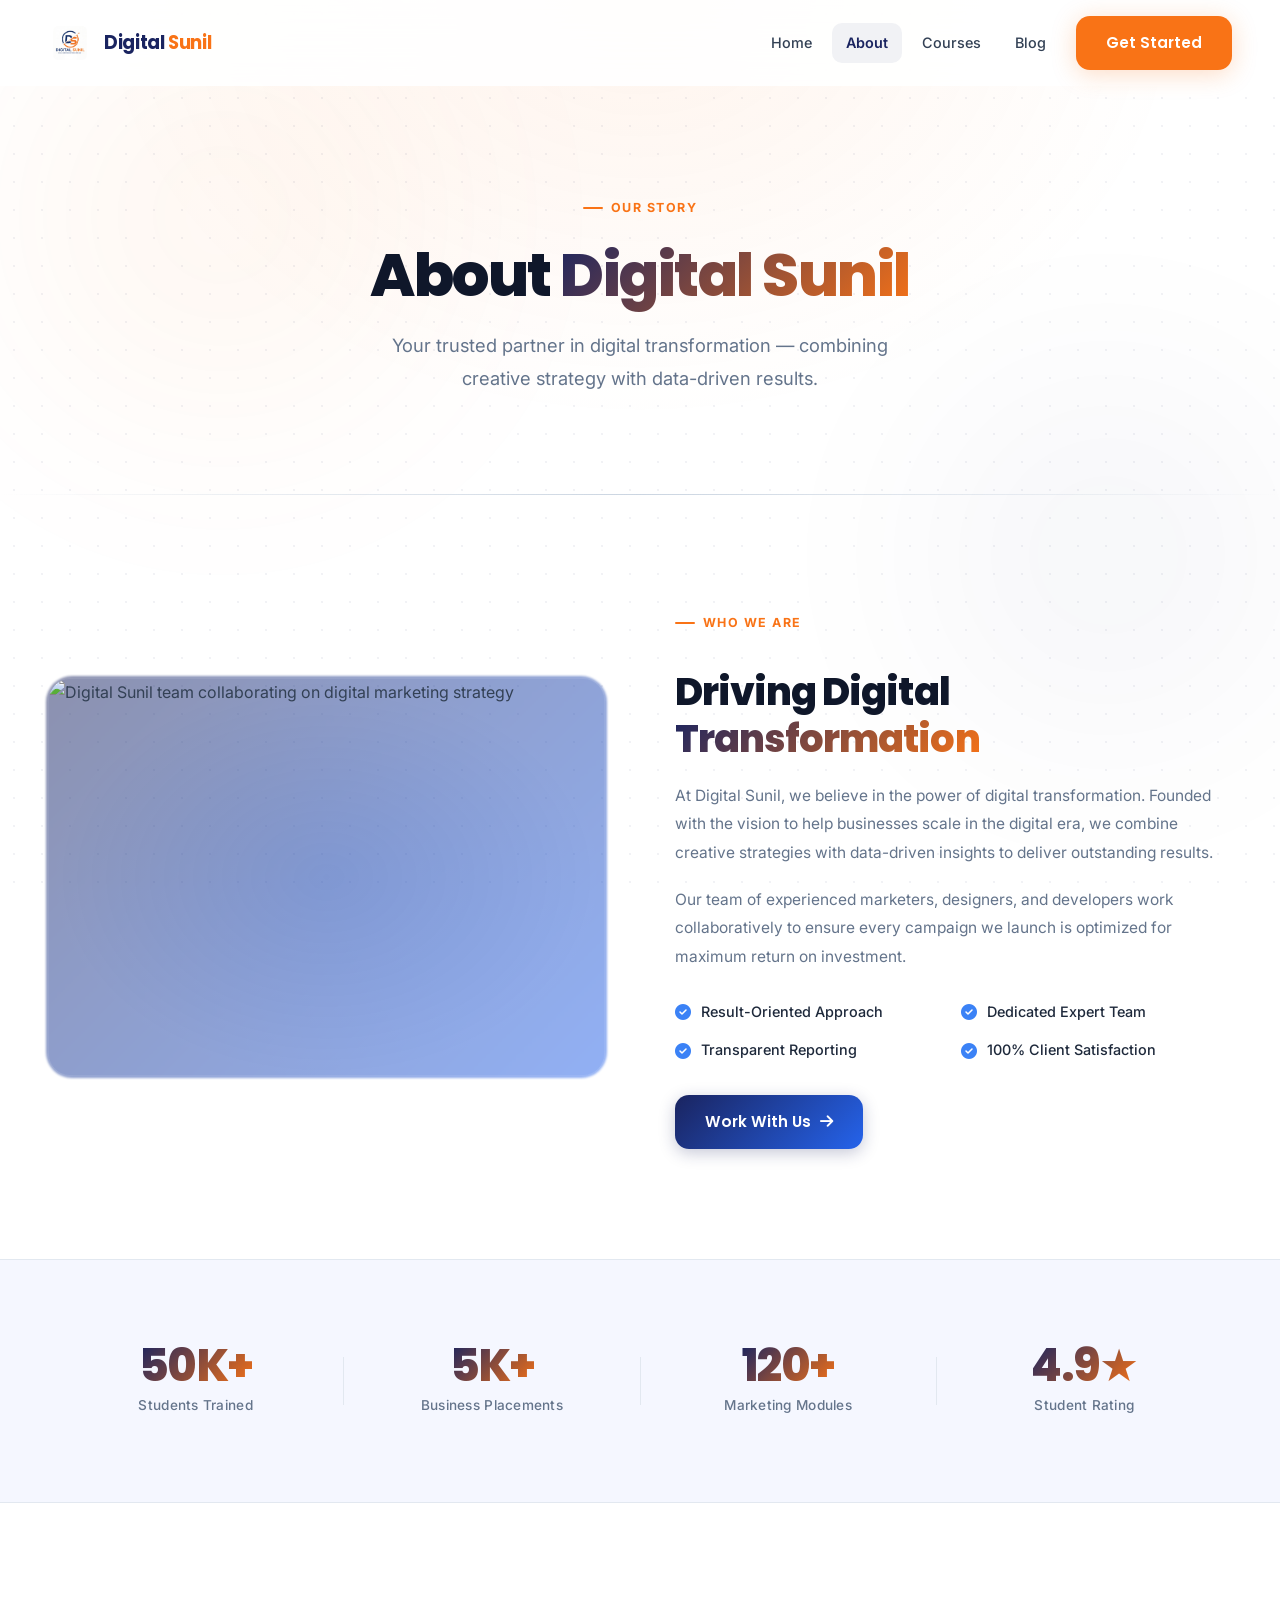
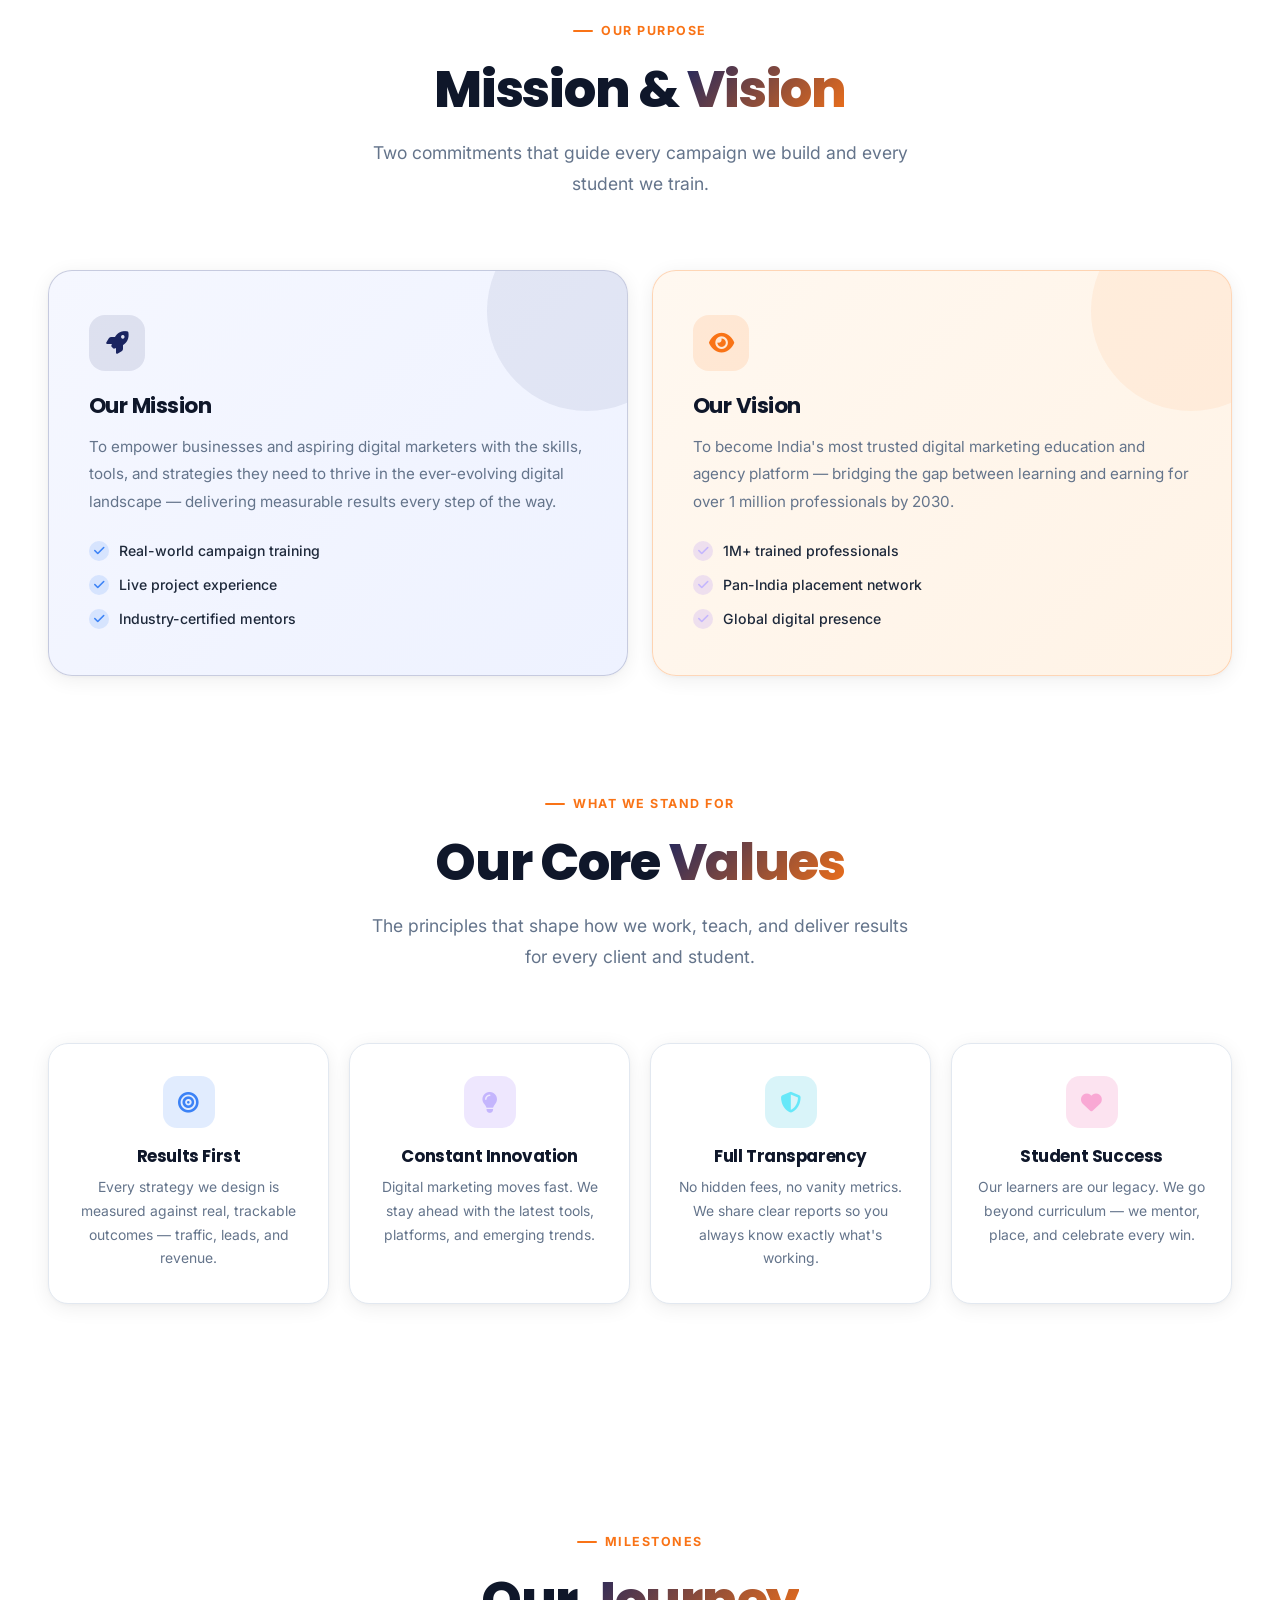
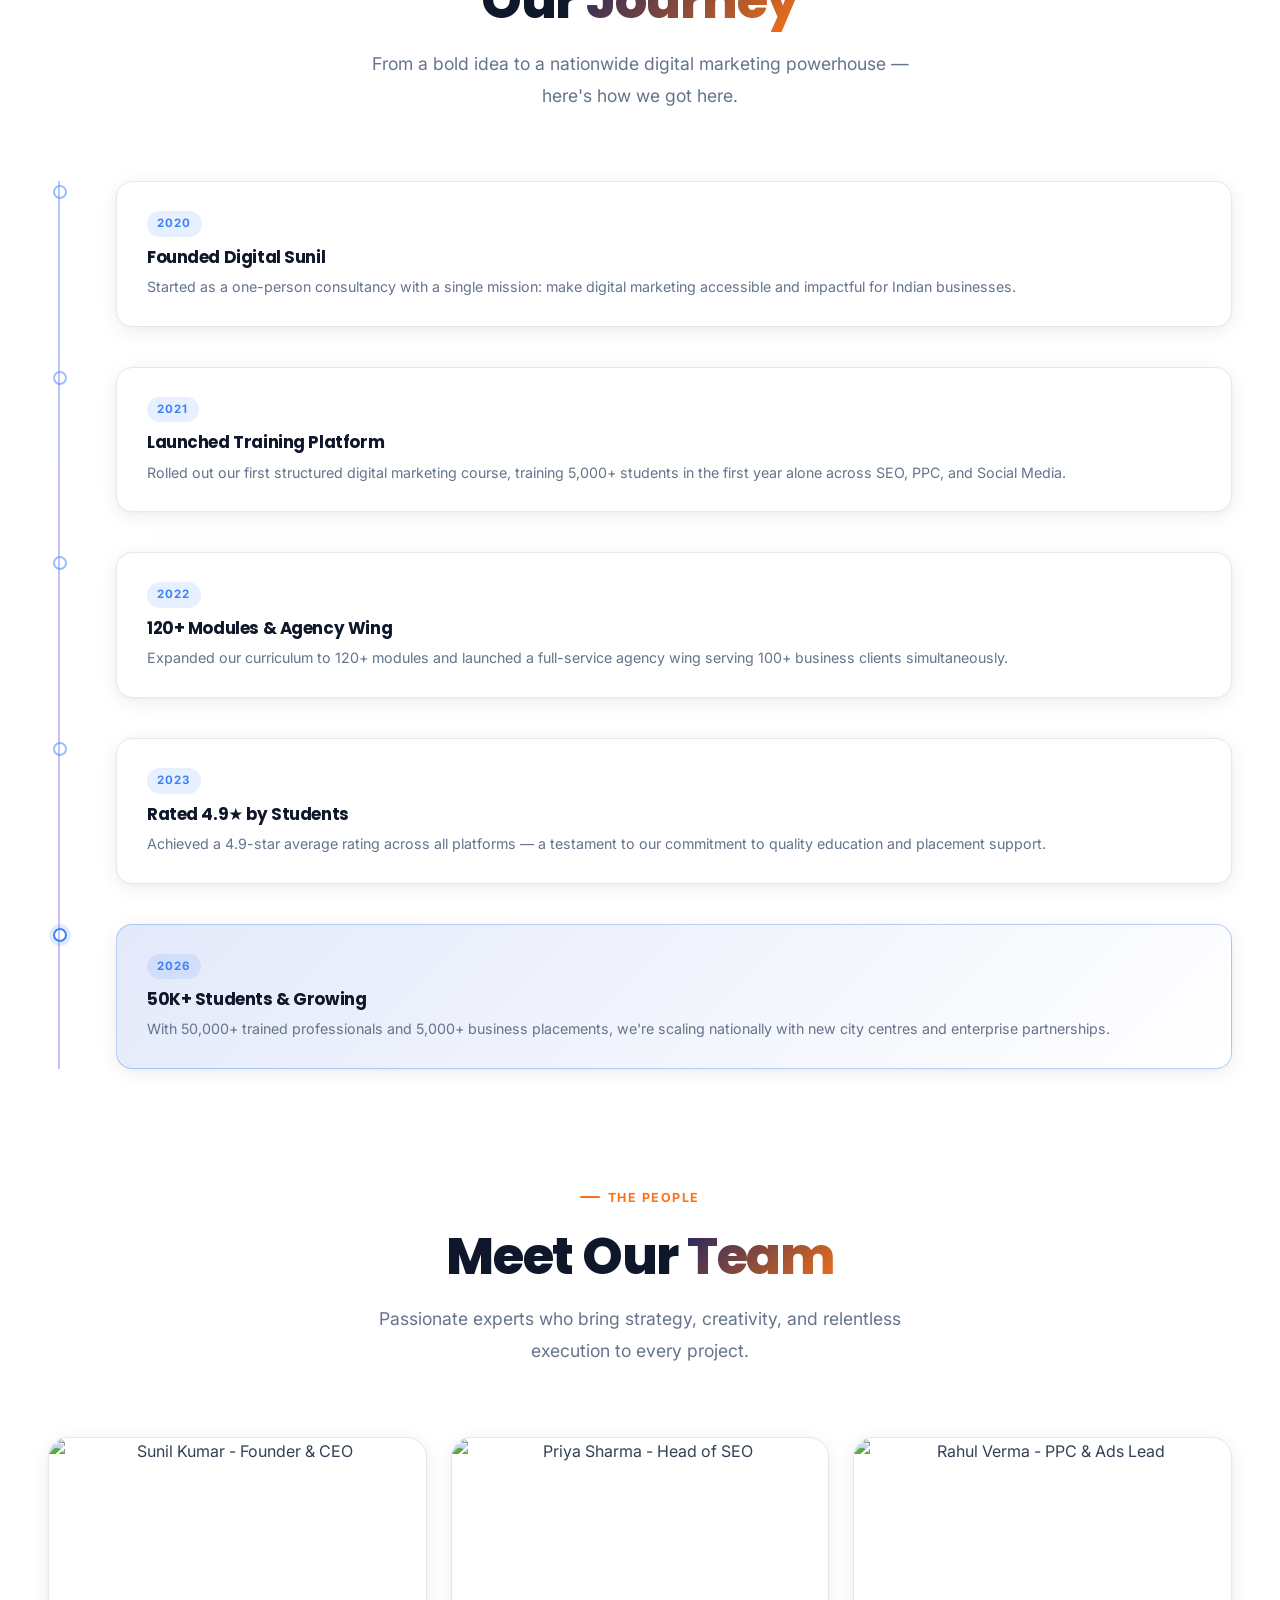
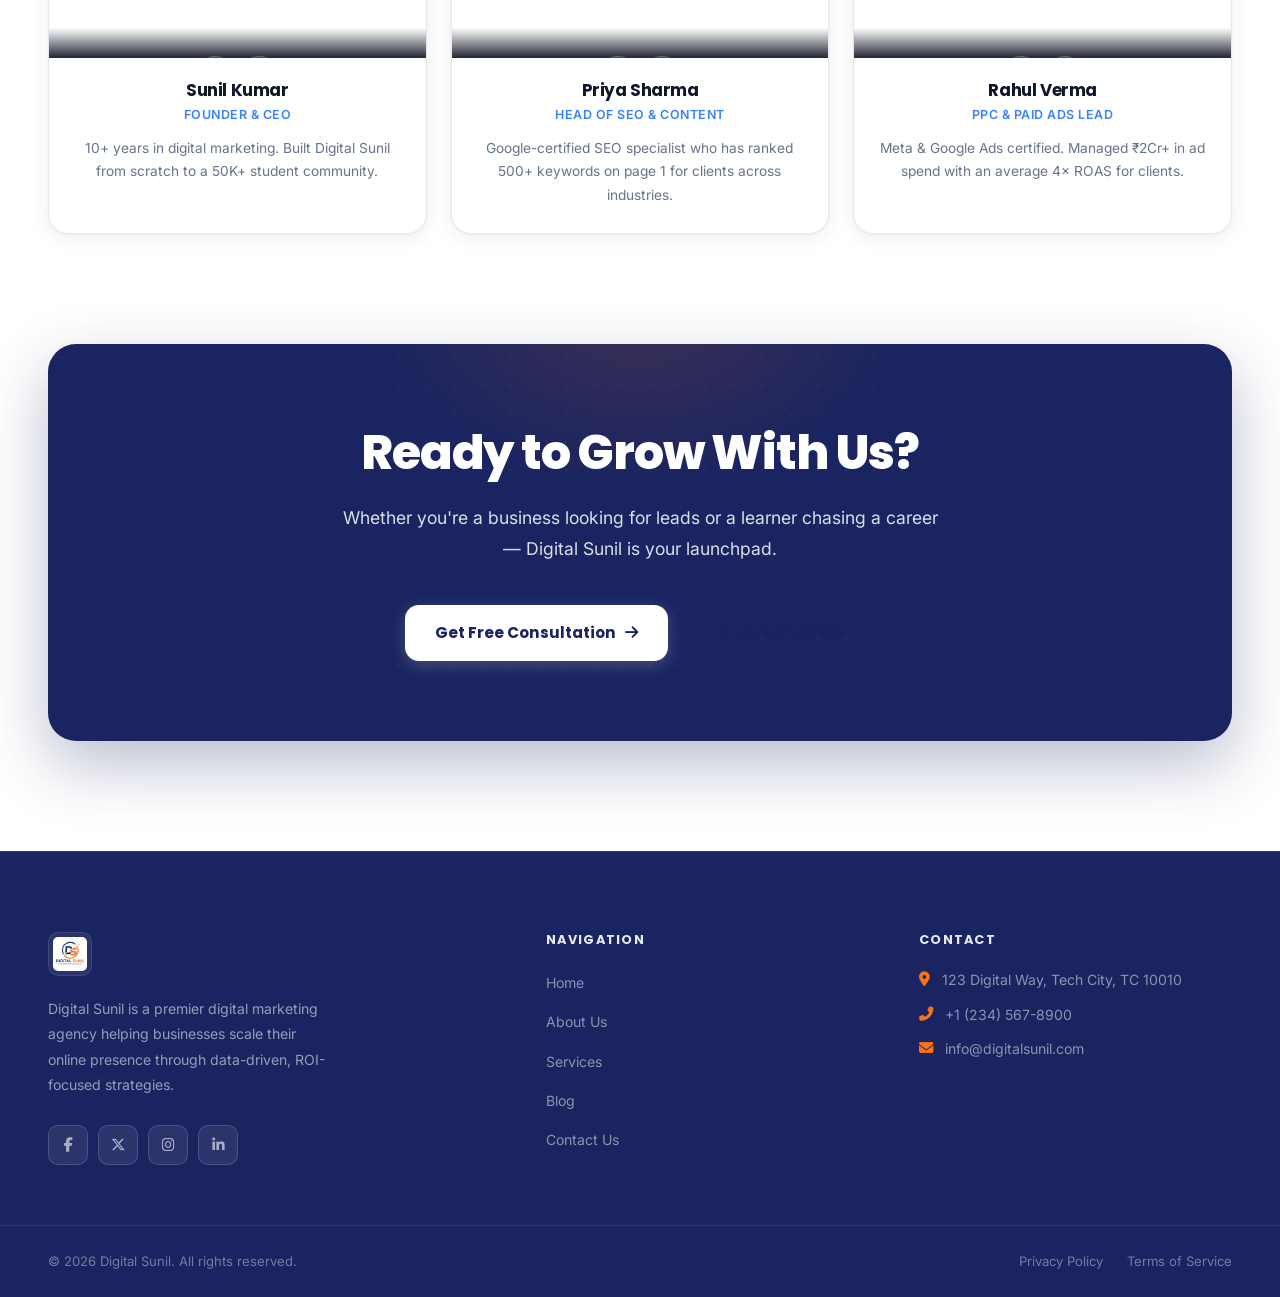
==== commit 3ecb2bdf: "Rename Services to Courses in navbar across all pages Co-Authored-By: Claude Sonnet 4.6 <noreply@ant" ====
--- a/about.html
+++ b/about.html
@@ -57,7 +57,7 @@
                 </li>
                 <li><a href="index.html"><i class="fas fa-home nav-icon"></i> Home</a></li>
                 <li><a href="about.html" class="active"><i class="fas fa-info-circle nav-icon"></i> About</a></li>
-                <li><a href="services.html"><i class="fas fa-layer-group nav-icon"></i> Services</a></li>
+                <li><a href="services.html"><i class="fas fa-layer-group nav-icon"></i> Courses</a></li>
                 <li><a href="blog.html"><i class="fas fa-rss nav-icon"></i> Blog</a></li>
                 <li><a href="contact.html" class="btn btn-orange"><i class="fas fa-paper-plane nav-icon"></i> Get Started</a></li>
             </ul>
--- a/css/style.css
+++ b/css/style.css
@@ -2686,8 +2686,18 @@
   .testimonials-grid    { grid-template-columns: 1fr; }
   .trusted-logos        { gap: 24px; }
   .hero-grid            { grid-template-columns: 1fr; gap: 48px; }
-  .hero-img-frame       { max-width: 340px; }
-  .rating-card          { right: 0; }
+  .hero-img-frame       { max-width: 340px; height: 380px; margin-bottom: 72px; }
+  .navy-arch            { top: 62%; left: 50%; }
+  .orange-circle        { top: 62%; left: 50%; }
+  .orange-ring          { top: 62%; left: 50%; }
+  .hero-center-img      { left: 50%; transform: translateX(-50%); width: 90%; }
+  .rating-card          {
+    bottom: -64px;
+    right: auto;
+    left: 50%;
+    transform: translateX(-50%);
+    white-space: nowrap;
+  }
   .cta-navy-inner       { padding: 32px 24px; gap: 24px; }
 }
 @media (max-width: 480px) {
